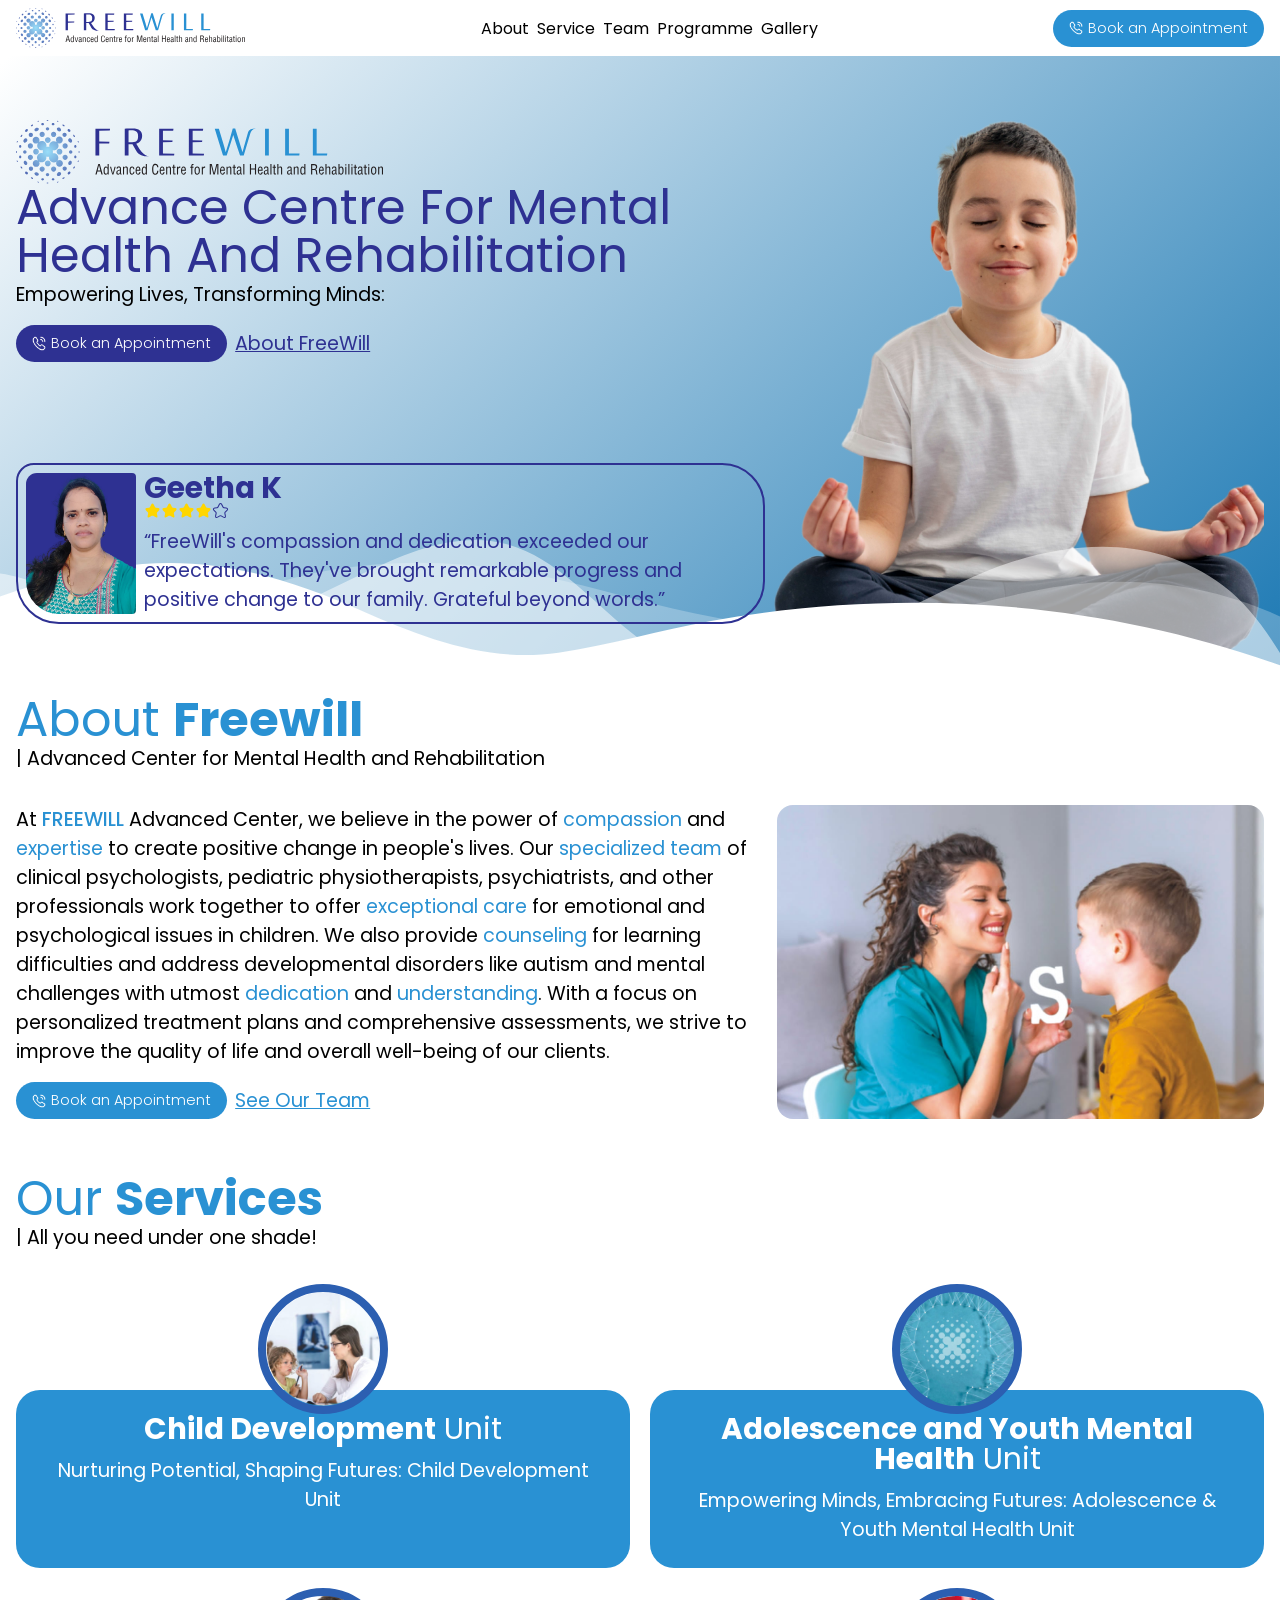
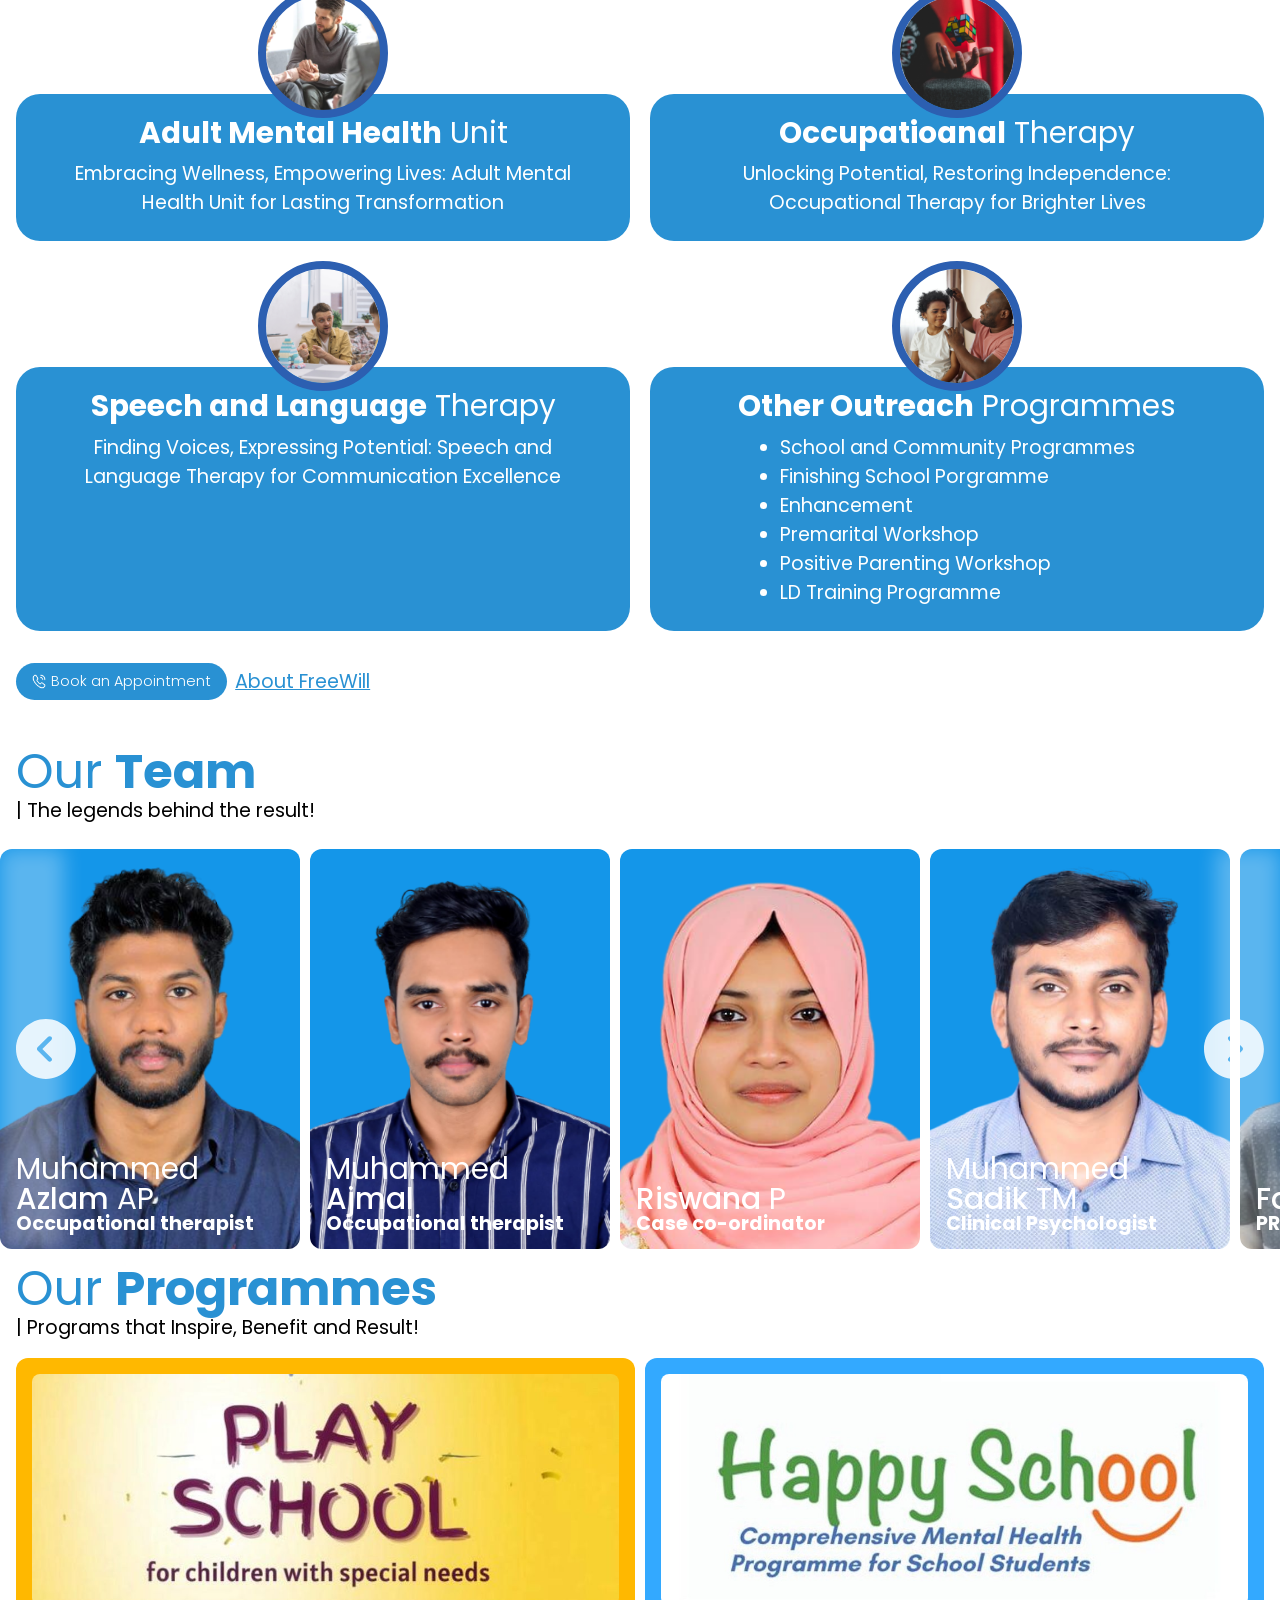
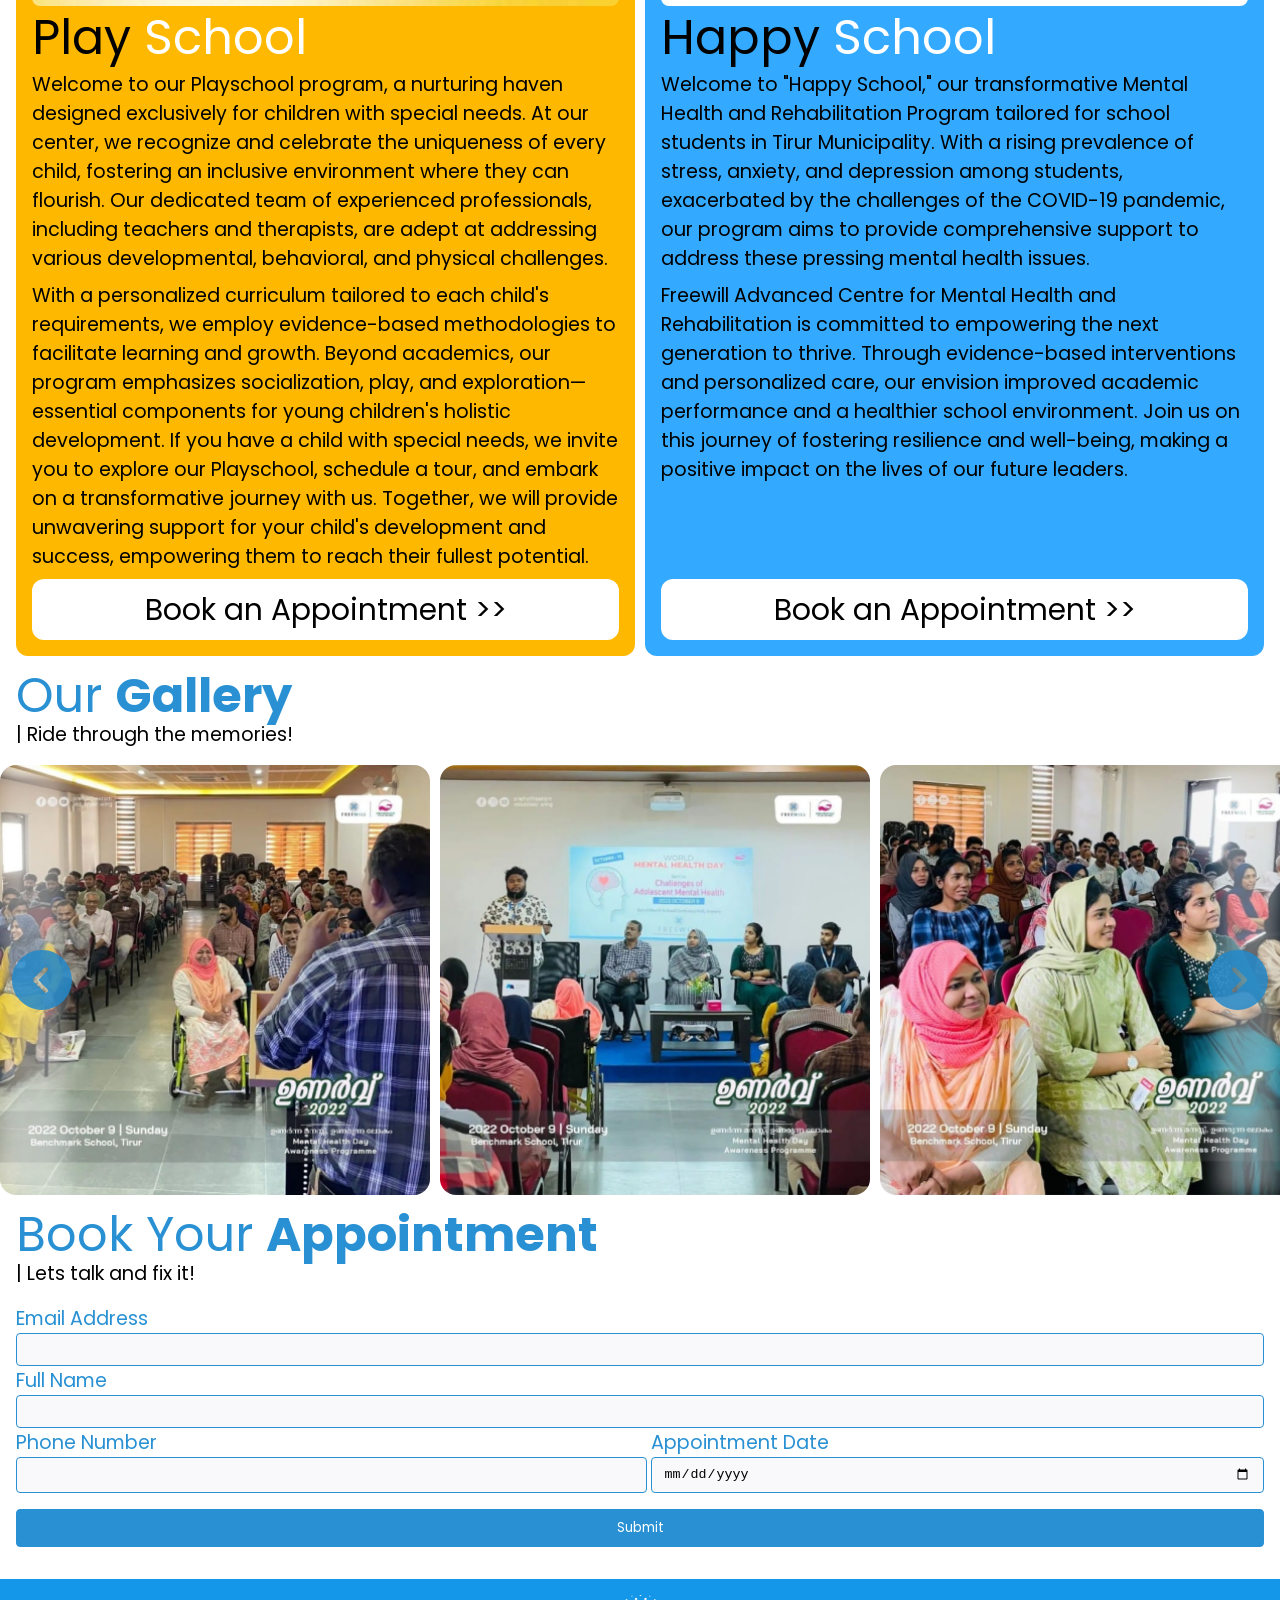
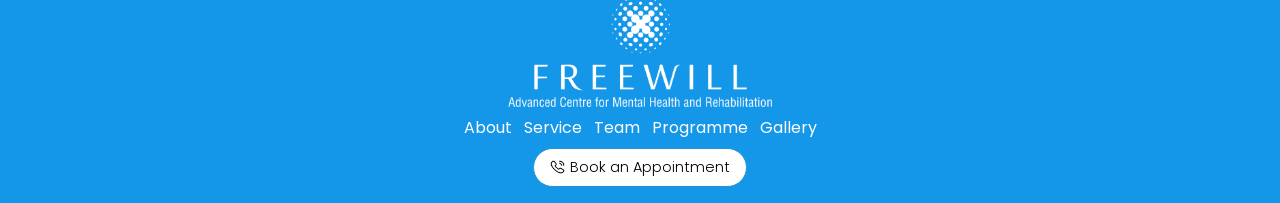
==== index.html @ 08cc2492 "Next Commit" ====
<!DOCTYPE html>
<html lang="en">
<head>
    <meta charset="UTF-8">
    <meta name="viewport" content="width=device-width, initial-scale=1.0">
    
    <link rel="icon" href="assets/icon.png" type="image/png">
    <title>FreeWill</title>

    <link rel="stylesheet" href="style.css">
</head>
<body>

    

    <main>
        

        <!-- ------------HERO_SECTION------------ -->
        <section id="hero">
            <header>
                <!-- ----------NAVIGATION_BAR---------- -->
                <nav>
                    <div class="navCont">
                        <div class="logo">
                            <img src="assets/logo-1.svg" alt="logo" class="headerLogo" >
                        </div>
                        
                        <div class="links">
                            <a href="#about" class="link">About</a>
                            <a href="#services" class="link">Service</a>
                            <a href="#team" class="link">Team</a>
                            <a href="#programmes" class="link">Programme</a>
                            <a href="#gallery" class="link">Gallery</a>
                            <button class="btn appnmntSimpleBtn linkBtn " onClick="document.getElementById('appointment').scrollIntoView();">
                                <img src="assets/call2.png" alt="Book Appointment" >
                                <p>Book an Appointment</p>
                            </button>
                        </div>
                        
                        <button class="btn appnmntSimpleBtn headerBtn " onClick="document.getElementById('appointment').scrollIntoView();">
                            <img src="assets/callcalling.png" alt="Book Appointment" >
                            <p>Book an Appointment</p>
                        </button>
                        
                        <div class="menu">
                            <img class="toggImg" src="assets/menu.svg" alt="">
                        </div>

                        
                    </div>
                </nav>
            </header>


            <div class="heroContent">
                <div class="heroCont">
                    
                    <div class="heroLogo">
                        <img src="assets/logo-1.svg" alt="LOGO2" height="100%">
                    </div>
                    
                    <p class="title primaryText heroTitle">
                        Advance Centre For Mental
                        Health And Rehabilitation
                    </p>
                    
                    <p class="para primaryNavyText heroPara">
                        Empowering Lives, Transforming Minds:
                    </p>
                    
                    <div class="buttons heroButtons">
                        <button class="btn primaryBtn appnmntSimpleBtn" onClick="document.getElementById('appointment').scrollIntoView();" style="background-color: #2E3192;">
                            <img src="assets/callcalling.png" alt="Book Appointment" >
                            <p class="para">Book an Appointment</p>
                        </button>
                        <a href="#about" class="primaryNavyText para">About FreeWill</a>
                    </div>
                
                    <div class="testimonial">
                        <div class="swiper" id="swiper-1">
                            <div class="swiper-wrapper">
                                
                                <div class="swiper-slide">
                                    <div class="testimonialCont">
                                        <div class="testimonialPhoto" style="background-image: url(assets/test2.png);">
                                            <!-- <img src="assets/My project (18).png" alt="photo" > -->
                                        </div>
                                        <div class="testimonialDetails">
                                            <p class="name primaryNavyText titleBold">Ajitha</p>
                                            <div class="testimonialStars">
                                                <img src="assets/star-coloured.svg" alt="" srcset="">
                                                <img src="assets/star-coloured.svg" alt="" srcset="">
                                                <img src="assets/star-coloured.svg" alt="" srcset="">
                                                <img src="assets/star-coloured.svg" alt="" srcset="">
                                                <img src="assets/star-not-colored.svg" alt="" srcset="">
                                            </div>
                                            <p class="testimonialPara primaryNavyText para">
                                                “I am too much satisfied about service of Freewill, because there is lot of improvement in my child's behaviour”
                                            </p>
                                        </div>
                                    </div>
                                </div>
                                
                                <div class="swiper-slide">
                                    <div class="testimonialCont">
                                        <div class="testimonialPhoto" style="background-image: url(assets/test1.png);">
                                            <!-- <img src="assets/My project (18).png" alt="photo" > -->
                                        </div>
                                        <div class="testimonialDetails">
                                            <p class="name primaryNavyText titleBold">Geetha K</p>
                                            <div class="testimonialStars">
                                                <img src="assets/star-coloured.svg" alt="" srcset="">
                                                <img src="assets/star-coloured.svg" alt="" srcset="">
                                                <img src="assets/star-coloured.svg" alt="" srcset="">
                                                <img src="assets/star-coloured.svg" alt="" srcset="">
                                                <img src="assets/star-not-colored.svg" alt="" srcset="">
                                            </div>
                                            <p class="testimonialPara primaryNavyText para">
                                                “FreeWill's compassion and dedication exceeded our expectations. 
                                                They've brought remarkable progress and positive change to our family. 
                                                Grateful beyond words.”
                                            </p>
                                        </div>
                                    </div>
                                </div>
                                
                                
                                
                            </div>
                        </div>
                    </div>

                </div>

                <div class="heroImg " >
                    <img src="assets/kid-desk.png" alt="">
                </div>


            </div>

            <div class="shapeDivider">
                <svg data-name="Layer 1" xmlns="http://www.w3.org/2000/svg" viewBox="0 0 1200 120" preserveAspectRatio="none">
                    <path d="M0,0V46.29c47.79,22.2,103.59,32.17,158,28,70.36-5.37,136.33-33.31,206.8-37.5C438.64,32.43,512.34,53.67,583,72.05c69.27,18,138.3,24.88,209.4,13.08,36.15-6,69.85-17.84,104.45-29.34C989.49,25,1113-14.29,1200,52.47V0Z" opacity=".25" class="shape-fill"></path>
                    <path d="M0,0V15.81C13,36.92,27.64,56.86,47.69,72.05,99.41,111.27,165,111,224.58,91.58c31.15-10.15,60.09-26.07,89.67-39.8,40.92-19,84.73-46,130.83-49.67,36.26-2.85,70.9,9.42,98.6,31.56,31.77,25.39,62.32,62,103.63,73,40.44,10.79,81.35-6.69,119.13-24.28s75.16-39,116.92-43.05c59.73-5.85,113.28,22.88,168.9,38.84,30.2,8.66,59,6.17,87.09-7.5,22.43-10.89,48-26.93,60.65-49.24V0Z" opacity=".5" class="shape-fill"></path>
                    <path d="M0,0V5.63C149.93,59,314.09,71.32,475.83,42.57c43-7.64,84.23-20.12,127.61-26.46,59-8.63,112.48,12.24,165.56,35.4C827.93,77.22,886,95.24,951.2,90c86.53-7,172.46-45.71,248.8-84.81V0Z" class="shape-fill"></path>
                </svg>
            </div>

        </section>


    <!-- ------------ABOUT_SECTION------------ -->    
    <section id="about">

        <div class="aboutContent content">
            <p class="title primaryText">About <span class="titleBold">Freewill</span></p>
            <p class="para">| Advanced Center for Mental Health and Rehabilitation</p>

            <div class="aboutMain">
                
                <div class="aboutChild1">
                    <p class="para aboutChild1Content">
                        At <span class="primaryText paraBold">FREEWILL</span> Advanced Center, we believe in the power of <span class="primaryText">compassion</span> 
                        and <span class="primaryText">expertise</span> to create positive change in people's lives. 
                        Our <span class="primaryText">specialized team</span> of clinical psychologists, pediatric physiotherapists, psychiatrists, and other professionals work together 
                        to offer <span class="primaryText">exceptional care</span> for emotional and psychological issues in children. We also provide <span class="primaryText">counseling</span> for learning difficulties 
                        and address developmental disorders like autism and mental challenges with utmost <span class="primaryText">dedication</span> and <span class="primaryText">understanding</span>. With a focus on 
                        personalized treatment plans and comprehensive assessments, we strive to improve the quality of life and overall well-being of 
                        our clients. 
                    </p>
                    
                    <div class="buttons aboutButtons">
                        <button class="btn primaryBtn appnmntSimpleBtn" onClick="document.getElementById('appointment').scrollIntoView();">
                            <img src="assets/callcalling.png" alt="Book Appointment" >
                            <p class="para">Book an Appointment</p>
                        </button>
                        <a href="#team" class="primaryText para">See Our Team</a>
                    </div>
                </div>

                <div class="aboutChild2"></div>

            </div>
        </div>
    </section>


    <!-- ------------SERVICES_SECTION------------ -->
    <section id="services">

        <div class="servicesContent content">
            <p class="title primaryText">Our <span class="titleBold">Services</span></p>
            <p class="para">| All you need under one shade!</p>

            <div class="servicesCardContainer">
                
                <div class="servicesCard">
                    <div class="child1" style="background-image: url(assets/services1.png);"></div>
                    <div class="child2">
                        <p class="name "><span class="titleBold">Child Development</span> Unit </p>
                        <p class="para ">Nurturing Potential, Shaping Futures: Child Development Unit</p>
                    </div>
                </div>
                
                <div class="servicesCard">
                    <div class="child1" style="background-image: url(assets/services2.png);"></div>
                    <div class="child2">
                        <p class="name "><span class="titleBold">Adolescence and Youth Mental Health</span> Unit </p>
                        <p class="para ">Empowering Minds, Embracing Futures: Adolescence & Youth Mental Health Unit</p>
                    </div>
                </div>

                
                <div class="servicesCard">
                    <div class="child1" style="background-image: url(assets/services5.png);"></div>
                    <div class="child2">
                        <p class="name "><span class="titleBold">Adult Mental Health</span> Unit </p>
                        <p class="para ">Embracing Wellness, Empowering Lives: Adult Mental Health Unit for Lasting Transformation</p>
                    </div>
                </div>
                
                <div class="servicesCard">
                    <div class="child1" style="background-image: url(assets/services3.png);"></div>
                    <div class="child2">
                        <p class="name "><span class="titleBold">Occupatioanal</span> Therapy</p>
                        <p class="para ">Unlocking Potential, Restoring Independence: Occupational Therapy for Brighter Lives</p>
                    </div>
                </div>
                
                <div class="servicesCard">
                    <div class="child1" style="background-image: url(assets/services4.png);"></div>
                    <div class="child2">
                        <p class="name"><span class="titleBold">Speech and Language</span> Therapy</p>
                        <p class="para ">Finding Voices, Expressing Potential: Speech and Language Therapy for Communication Excellence</p>
                    </div>
                </div>
                
                
                <div class="servicesCard">
                    <div class="child1" style="background-image: url(assets/services6.png);"></div>
                    <div class="child2">
                        <p class="name"><span class="titleBold">Other Outreach</span> Programmes</p>
                        <ul>
                            <li class="para">School and Community Programmes</li>
                            <li class="para">Finishing School Porgramme</li>
                            <li class="para">Enhancement</li>
                            <li class="para">Premarital Workshop</li>
                            <li class="para">Positive Parenting Workshop</li>
                            <li class="para">LD Training Programme</li>
                        </ul>
                    </div>
                </div>

            </div>

            <div class="buttons">
                <button class="btn primaryBtn appnmntSimpleBtn servicesBtn"  onClick="document.getElementById('appointment').scrollIntoView();">
                    <img src="assets/callcalling.png" alt="Book Appointment" >
                    <p class="para">Book an Appointment</p>
                </button>
                <a href="#about" class="primaryText para">About FreeWill</a>
            </div>

        </div>

        

    </section>

    <!-- ------------TEAM_SECTION------------ -->
    <section id="team">
        <div class="teamContent content">
            <p class="title primaryText">Our <span class="titleBold">Team</span></p>
            <p class="para">| The legends behind the result!</p>


            <div class="swiper-container-wrapper">

                <div class="swiper" id="swiper-2">
                    <div class="swiper-wrapper">
                        
                        <div class="swiper-slide" >
                            <div class="teamMember" style="background-image: url(assets/team1.png);">
                                <p class="name secondaryText"><span class="paraBold">Amal</span> Rashi TC</p>
                                <p class="namePara titleBold secondaryText">Occupational therapist</p>
                            </div>
                        </div>
                        
                        <div class="swiper-slide" >
                            <div class="teamMember" style="background-image: url(assets/team2.png);">
                                <p class="name secondaryText">Muhammed <span class="paraBold">Azlam</span> AP</p>
                                <p class="namePara titleBold secondaryText">Occupational therapist</p>
                            </div>
                        </div>
                        
                        <div class="swiper-slide" >
                            <div class="teamMember" style="background-image: url(assets/team4.png);">
                                <p class="name secondaryText">Muhammed <span class="paraBold">Ajmal</span></p>
                                <p class="namePara titleBold secondaryText">Occupational therapist</p>
                            </div>
                        </div>
                        
                        <div class="swiper-slide" >
                            <div class="teamMember" style="background-image: url(assets/team3.png);">
                                <p class="name secondaryText"><span class="paraBold">Riswana</span> P</p>
                                <p class="namePara titleBold secondaryText">Case co-ordinator</p>
                            </div>
                        </div>
                        
                        <div class="swiper-slide" >
                            <div class="teamMember" style="background-image: url(assets/team5.png);">
                                <p class="name secondaryText">Muhammed <span class="paraBold">Sadik</span> TM</p>
                                <p class="namePara titleBold secondaryText">Clinical Psychologist</p>
                            </div>
                        </div>
                        
                        <div class="swiper-slide" >
                            <div class="teamMember" style="background-image: url(assets/team15.png);">
                                <p class="name secondaryText"><span class="paraBold">Fasil</span> PP</p>
                                <p class="namePara titleBold secondaryText">PRO</p>
                            </div>
                        </div>
                        
                        <div class="swiper-slide" >
                            <div class="teamMember" style="background-image: url(assets/team6.png);">
                                <p class="name secondaryText"><span class="paraBold">Shaimah</span> Abdul Kader</p>
                                <p class="namePara titleBold secondaryText">Consultant Psychologist,<br/> Family Counsellor</p>
                            </div>
                        </div>
                        
                        <div class="swiper-slide" >
                            <div class="teamMember" style="background-image: url(assets/team7.png);">
                                <p class="name secondaryText"><span class="paraBold">Shinija</span> Lulu</p>
                                <p class="namePara titleBold secondaryText">Consultant Psychologist</p>
                                <p class="nameDesig secondaryText">Expert in Adolescence and Adult Counselling</p>
                            </div>
                        </div>
                        
                        <div class="swiper-slide" >
                            <div class="teamMember" style="background-image: url(assets/team8.png);">
                                <p class="name secondaryText"><span class="paraBold">Nidhuna</span> P</p>
                                <p class="namePara titleBold secondaryText">Consultant Psychologist</p>
                                <p class="nameDesig secondaryText">Expert in Behaviour Therapy, Individual Counselling , Remedial Therapy</p>
                            </div>
                        </div>
                        
                        <div class="swiper-slide" >
                            <div class="teamMember" style="background-image: url(assets/team9.png);">
                                <p class="name secondaryText"><span class="paraBold">Linsha</span> VP</p>
                                <p class="namePara titleBold secondaryText">Consultant Psychologist</p>
                                <p class="nameDesig secondaryText">Expert in Behaviour Therapy, Remedial Therapy</p>
                            </div>
                        </div>
                        
                        <div class="swiper-slide" >
                            <div class="teamMember" style="background-image: url(assets/team10.png);">
                                <p class="name secondaryText"><span class="paraBold">Rashida</span> KV</p>
                                <p class="namePara titleBold secondaryText">Consultant Psychologist</p>
                                <p class="nameDesig secondaryText">Expert in Behavior therapy, child counselling,Remedial therapy</p>

                            </div>
                        </div>
                        
                        <div class="swiper-slide" >
                            <div class="teamMember" style="background-image: url(assets/team11.png);">
                                <p class="name secondaryText"><span class="paraBold">Shamna</span> Thasni PV</p>
                                <p class="namePara titleBold secondaryText">Consultant Psychologist</p>
                                <p class="nameDesig secondaryText">Expert in Behaviour Therapy, Child counselling, Remedial Therapy</p>

                            </div>
                        </div>
                        
                        <div class="swiper-slide" >
                            <div class="teamMember" style="background-image: url(assets/team12.png);">
                                <p class="name secondaryText"><span class="paraBold">Sahla</span> Kunhapputty</p>
                                <p class="namePara titleBold secondaryText">Consultant Psychologist</p>
                                <p class="nameDesig secondaryText">Expert in Behavioural Modification, Individual counselling,  Parental counselling,professional Training.</p>

                            </div>
                        </div>
                        
                        <div class="swiper-slide" >
                            <div class="teamMember" style="background-image: url(assets/team16.png);">
                                <p class="name secondaryText">Ummul <span class="paraBold">Nisba</span> AP</p>
                                <p class="namePara titleBold secondaryText">Cliniacal Psychologist</p>
                            </div>
                        </div>
                        
                        <div class="swiper-slide" >
                            <div class="teamMember" style="background-image: url(assets/team13.png);">
                                <p class="name secondaryText"><span class="paraBold">Labeeba</span> VM</p>
                                <p class="namePara titleBold secondaryText">Audiologist & speech language pathologist</p>
                            </div>
                        </div>
                        
                        <div class="swiper-slide" >
                            <div class="teamMember" style="background-image: url(assets/team14.png);">
                                <p class="name secondaryText"><span class="paraBold">Shahana</span></p>
                                <p class="namePara titleBold secondaryText">Audiologist & speech language pathologist</p>
                            </div>
                        </div>

                        
                    </div>
    
                    <div class="swiper-2-custom-nav">
                        <svg class="nav-left" width="60" height="60" viewBox="0 0 91 91" fill="none" xmlns="http://www.w3.org/2000/svg">
                            <path d="M45.4166 90.8333C70.4412 90.8333 90.8333 70.4412 90.8332 45.4166C90.8332 20.392 70.4412 
                            -8.59553e-05 45.4166 -8.37676e-05C20.392 -8.15799e-05 -9.38962e-05 20.392 -9.17085e-05 45.4166C-8.95208e-05 
                            70.4412 20.392 90.8333 45.4166 90.8333ZM32.7453 43.0095L48.7774 26.9774C49.4587 26.2962 50.3216 25.9782 51.1845 
                            25.9782C52.0474 25.9782 52.9103 26.2962 53.5916 26.9774C54.2251 27.6184 54.5803 28.4833 54.5803 29.3845C54.5803 
                            30.2857 54.2251 31.1506 53.5916 31.7916L39.9666 45.4166L53.5916 59.0416C54.2251 59.6826 54.5803 60.5475 54.5803 
                            61.4487C54.5803 62.3499 54.2251 63.2148 53.5916 63.8558C52.2745 65.1728 50.0945 65.1728 48.7774 63.8558L32.7453 
                            47.8237C31.3828 46.5066 31.3828 44.3266 32.7453 43.0095Z" fill="#FFFFFF"/>
                        </svg>
                            
                        <svg class="nav-right" width="60" height="60" viewBox="0 0 91 91" fill="none" xmlns="http://www.w3.org/2000/svg">
                            <path d="M45.4167 0C20.3921 0 0 20.3921 0 45.4167C0 70.4413 20.3921 90.8333 45.4167 90.8333C70.4413 90.8333 
                            90.8333 70.4413 90.8333 45.4167C90.8333 20.3921 70.4413 0 45.4167 0ZM58.0879 47.8238L42.0558 63.8558C41.3746 
                            64.5371 40.5117 64.855 39.6488 64.855C38.7858 64.855 37.9229 64.5371 37.2417 63.8558C36.6082 63.2148 36.2529 
                            62.35 36.2529 61.4488C36.2529 60.5476 36.6082 59.6827 37.2417 59.0417L50.8667 45.4167L37.2417 31.7917C36.6082 
                            31.1507 36.2529 30.2858 36.2529 29.3846C36.2529 28.4834 36.6082 27.6185 37.2417 26.9775C38.5588 25.6604 40.7388 
                            25.6604 42.0558 26.9775L58.0879 43.0096C59.4504 44.3267 59.4504 46.5067 58.0879 47.8238Z" fill="#FFFFFF"/>
                        </svg>
                            
    
                    </div>
    
                </div>    
            </div>
        </div>
    </section>



    <!-- ------------PROGRAMMES_SECTION------------ -->
    <section id="programmes">
        <div class="programmesCont content">
            <p class="title primaryText">Our <span class="titleBold">Programmes</span></p>
            <p class="para">| Programs that Inspire, Benefit and Result!</p>

            <!-- <div class="mainChild">
                <div class="programme1 programme">
                    <div class="child1" style="background-image: url(assets/programmes1.jpg);"></div>
                    <div class="child2">
                        <p class="title" style="color: white;"><span style="color: black;">Play</span> School</p>
                        <p class="para">
                            Welcome to our Playschool program, a nurturing haven designed exclusively for children with special needs. At our center, 
                            we recognize and celebrate the uniqueness of every child, fostering an inclusive environment where they can flourish. Our 
                            dedicated team of experienced professionals, including teachers and therapists, is adept at addressing various developmental, 
                            behavioral, and physical challenges.
                        </p>    
                        <p class="para">
                            With a personalized curriculum tailored to each child's requirements, we employ evidence-based methodologies to facilitate 
                            learning and growth. Beyond academics, our program emphasizes socialization, play, and exploration—essential components for 
                            young children's holistic development. If you have a child with special needs, we invite you to explore our Playschool, 
                            schedule a tour, and embark on a transformative journey with us. Together, we will provide unwavering support for your 
                            child's development and success, empowering them to reach their fullest potential.
                        </p>
                    </div>
                    <div class="programmesBtn btn">
                        <p class="name" onClick="document.getElementById('appointment').scrollIntoView();">Book an Appointment >></p>
                    </div>

                </div>
                
                <div class="programme2 programme">
                    <div class="child1" style="background-image: url(assets/programmes2.jpg);"></div>
                    <div class="child2">
                        <p class="title" style="color: white;"><span style="color: black;">Happy</span> School</p>
                        <p class="para">
                            Welcome to "Happy School," our transformative Mental Health and Rehabilitation Program tailored for school students in 
                            Tirur Municipality. With a rising prevalence of stress, anxiety, and depression among students, exacerbated by the challenges 
                            of the COVID-19 pandemic, our program aims to provide comprehensive support to address these pressing mental health issues.
                        </p> 
                        <p class="para">
                            Freewill Advanced Centre for Mental Health and Rehabilitation is committed to empowering the next generation to thrive. 
                            Through evidence-based interventions and personalized care, we envision improved academic performance and a healthier 
                            school environment. Join us on this journey of fostering resilience and well-being, making a positive impact on the lives 
                            of our future leaders.
                        </p>
                    </div>
                    <div class="programmesBtn btn">
                        <p class="name" onClick="document.getElementById('appointment').scrollIntoView();">Book an Appointment >></p>
                    </div>

                </div>
            </div>
             -->
            
            <div class="mainChild">
                <div class="programme1 programme">
                    
                    <div class="child1">
                        <img src="assets/programmes2.jpg" alt="" >
                    </div>

                    <div class="child2">
                        <p class="title" style="color: white;"><span style="color: black;">Play</span> School</p>
                        <p class="para">
                            Welcome to our Playschool program, a nurturing haven designed exclusively for children with special needs. At our center, 
                            we recognize and celebrate the uniqueness of every child, fostering an inclusive environment where they can flourish. Our 
                            dedicated team of experienced professionals, including teachers and therapists, are adept at addressing various developmental, 
                            behavioral, and physical challenges.
                        </p>    
                        <p class="para">
                            With a personalized curriculum tailored to each child's requirements, we employ evidence-based methodologies to facilitate 
                            learning and growth. Beyond academics, our program emphasizes socialization, play, and exploration—essential components for 
                            young children's holistic development. If you have a child with special needs, we invite you to explore our Playschool, 
                            schedule a tour, and embark on a transformative journey with us. Together, we will provide unwavering support for your 
                            child's development and success, empowering them to reach their fullest potential.
                        </p>
                    </div>
                    <div class="programmesBtn btn " onClick="document.getElementById('appointment').scrollIntoView();">
                        <p class="name" >Book an Appointment >></p>
                    </div>

                </div>
                
                <div class="programme2 programme">

                    <div class="child1">
                        <img src="assets/programmes1.jpg" alt="">
                    </div>

                    <div class="child2">
                        <p class="title" style="color: white;"><span style="color: black;">Happy</span> School</p>
                        <p class="para">
                            Welcome to "Happy School," our transformative Mental Health and Rehabilitation Program tailored for school students in 
                            Tirur Municipality. With a rising prevalence of stress, anxiety, and depression among students, exacerbated by the challenges 
                            of the COVID-19 pandemic, our program aims to provide comprehensive support to address these pressing mental health issues.
                        </p> 
                        <p class="para">
                            Freewill Advanced Centre for Mental Health and Rehabilitation is committed to empowering the next generation to thrive. 
                            Through evidence-based interventions and personalized care, our envision improved academic performance and a healthier 
                            school environment. Join us on this journey of fostering resilience and well-being, making a positive impact on the lives 
                            of our future leaders.
                        </p>
                    </div>
                    <div class="programmesBtn btn " onClick="document.getElementById('appointment').scrollIntoView();">
                        <p class="name" >Book an Appointment >></p>
                    </div>

                </div>
            </div>


        </div>
    </section>



    <!-- ------------GALLERY_SECTION------------ -->
    <section id="gallery">

        <div class="galleryCont content">
            <p class="title primaryText">Our <span class="titleBold">Gallery</span></p>
            <p class="para">| Ride through the memories!</p>

            <div class="swiper-container-wrapper-2">

                <div class="swiper" id="swiper-3">

                    <div class="swiper-wrapper">

                        <div class="swiper-slide">
                            <div class="galleryPhoto" style="background-image: url(assets/gallery1.png);"></div>
                        </div>

                        <div class="swiper-slide">
                            <div class="galleryPhoto" style="background-image: url(assets/gallery2.png);"></div>
                        </div>

                        <div class="swiper-slide">
                            <div class="galleryPhoto" style="background-image: url(assets/gallery3.png);"></div>
                        </div>

                        <div class="swiper-slide">
                            <div class="galleryPhoto" style="background-image: url(assets/gallery4.png);"></div>
                        </div>

                        <div class="swiper-slide">
                            <div class="galleryPhoto" style="background-image: url(assets/gallery5.jpg);"></div>
                        </div>

                        <div class="swiper-slide">
                            <div class="galleryPhoto" style="background-image: url(assets/gallery6.jpg);"></div>
                        </div>

                        <!-- <div class="swiper-slide">
                            <div class="galleryPhoto" style="background-image: url(assets/gallery7.jpg);"></div>
                        </div> -->

                        <div class="swiper-slide">
                            <div class="galleryPhoto" style="background-image: url(assets/gallery8.jpg);"></div>
                        </div>

                        <div class="swiper-slide">
                            <div class="galleryPhoto" style="background-image: url(assets/gallery9.jpg);"></div>
                        </div>

                        <div class="swiper-slide">
                            <div class="galleryPhoto" style="background-image: url(assets/gallery10.jpg);"></div>
                        </div>

                        <div class="swiper-slide">
                            <div class="galleryPhoto" style="background-image: url(assets/gallery11.jpg);"></div>
                        </div>

                        <div class="swiper-slide">
                            <div class="galleryPhoto" style="background-image: url(assets/gallery12.jpg);"></div>
                        </div>


                    </div>

                    
                    <div class="swiper-3-custom-nav">
                        <svg class="nav-left" width="60" height="60" viewBox="0 0 91 91" fill="none" xmlns="http://www.w3.org/2000/svg">
                            <path d="M45.4166 90.8333C70.4412 90.8333 90.8333 70.4412 90.8332 45.4166C90.8332 20.392 70.4412 
                            -8.59553e-05 45.4166 -8.37676e-05C20.392 -8.15799e-05 -9.38962e-05 20.392 -9.17085e-05 45.4166C-8.95208e-05 
                            70.4412 20.392 90.8333 45.4166 90.8333ZM32.7453 43.0095L48.7774 26.9774C49.4587 26.2962 50.3216 25.9782 51.1845 
                            25.9782C52.0474 25.9782 52.9103 26.2962 53.5916 26.9774C54.2251 27.6184 54.5803 28.4833 54.5803 29.3845C54.5803 
                            30.2857 54.2251 31.1506 53.5916 31.7916L39.9666 45.4166L53.5916 59.0416C54.2251 59.6826 54.5803 60.5475 54.5803 
                            61.4487C54.5803 62.3499 54.2251 63.2148 53.5916 63.8558C52.2745 65.1728 50.0945 65.1728 48.7774 63.8558L32.7453 
                            47.8237C31.3828 46.5066 31.3828 44.3266 32.7453 43.0095Z" fill="#2489C9"/>
                        </svg>
                            
                        <svg class="nav-right" width="60" height="60" viewBox="0 0 91 91" fill="none" xmlns="http://www.w3.org/2000/svg">
                            <path d="M45.4167 0C20.3921 0 0 20.3921 0 45.4167C0 70.4413 20.3921 90.8333 45.4167 90.8333C70.4413 90.8333 
                            90.8333 70.4413 90.8333 45.4167C90.8333 20.3921 70.4413 0 45.4167 0ZM58.0879 47.8238L42.0558 63.8558C41.3746 
                            64.5371 40.5117 64.855 39.6488 64.855C38.7858 64.855 37.9229 64.5371 37.2417 63.8558C36.6082 63.2148 36.2529 
                            62.35 36.2529 61.4488C36.2529 60.5476 36.6082 59.6827 37.2417 59.0417L50.8667 45.4167L37.2417 31.7917C36.6082 
                            31.1507 36.2529 30.2858 36.2529 29.3846C36.2529 28.4834 36.6082 27.6185 37.2417 26.9775C38.5588 25.6604 40.7388 
                            25.6604 42.0558 26.9775L58.0879 43.0096C59.4504 44.3267 59.4504 46.5067 58.0879 47.8238Z" fill="#2489C9"/>
                        </svg>
                            
    
                    </div>
    
                    

                </div>

            </div>


        </div>
        
    </section>

    <!-- ----------APPOINTMENT_SECTION---------- -->
    <section id="appointment">
        <div class="content appointmentCont">
            <p class="title primaryText">Book Your <span class="titleBold">Appointment</span></p>
            <p class="para">| Lets talk and fix it!</p>

            <form class="form" id="appointment" action="https://formsubmit.co/freewillfoundationkerala@gmail.com" method="POST">

                <input type="hidden" name="_next" value="https://fancy-monstera-5ebce6.netlify.app/thankyou.html">
                <input type="hidden" name="_captcha" value="false">
                
                <div class="form-group primaryText para">
                    <label for="email">Email Address</label>
                    <input type="email" id="email" name="email" required>
                </div>
                
                <div class="form-group primaryText para">
                    <label for="fullName">Full Name</label>
                    <input type="text" id="fullName" name="fullName" required>
                </div>
                
                <div class="child-form">
                    <div class="child-form-group primaryText para">
                        <label for="phoneNumber">Phone Number</label>
                        <input type="number" id="phoneNumber" name="phoneNumber" required>
                    </div>
                    <div class="child-form-group primaryText para">
                        <label for="date">Appointment Date</label>
                        <input type="date" id="date" name="date" required> 
                    </div>
                </div>

                <input class="btn" type="submit">
            </form> 
        </div>
    </section>

    <!-- ----------FOOTER---------- -->
    <footer>
        <div class="footerLogo">
            <img src="assets/logoZ.png" alt="">
        </div>
        <nav>
            <a href="#about" class="link">About</a>
            <a href="#services" class="link">Service</a>
            <a href="#team" class="link">Team</a>
            <a href="#programmes" class="link">Programme</a>
            <a href="#gallery" class="link">Gallery</a>           
        </nav>
        <button class="btn secondaryBtn appnmntSimpleBtn" onClick="document.getElementById('appointment').scrollIntoView();">
            <img src="assets/callcallimgblack.png" alt="Book Appointment" >
            <p class="para">Book an Appointment</p>
        </button>
    </footer>


    </main>


    <script src="https://smtpjs.com/v3/smtp.js"></script>
    <script src="https://cdn.jsdelivr.net/npm/swiper@9/swiper-bundle.min.js"></script>
    <script src="script.js"></script>
</body>
</html>
---- style.css ----
@import url('https://fonts.googleapis.com/css2?family=Poppins:wght@100;200;300;400;500;600;700;800;900&display=swap');


* {
    margin: 0;
    padding: 0;
    box-sizing: border-box;
}

:root {
    --primary-navy-color :#2E3192 ;
    --primary-color :#2991D3 ;
    --secondary-color : #484BA0;

    --blue-color: #1496E9;
    --dark-blue-color: #2991D3;

    --yellow-color: #FFB800;
}

html {
    scroll-behavior: smooth;
}

body {
    font-family: 'Poppins', sans-serif;
}


/* -----------BUTTONS---------- */
.buttons {
    display: flex;
    align-items: center;
    gap: 0.5rem;
}
.btn {
    display: flex;
    align-items: center;
    justify-items: center;
    cursor: pointer;
    font-family: "Poppins",sans-serif;

    box-shadow: 0px 0px 0 0 rgba(0, 0, 0, 0.3);
    transition: box-shadow 0.3s ease-in-out;
}
.btn:hover{
    box-shadow: 0px 0px 20px 2px rgba(0,0,0, 0.3);
}

.nav-left,.nav-right{
    opacity: 0.85;
    cursor: pointer;
}
.nav-left:hover,.nav-right:hover{
    opacity: 1;
}

.appnmntSimpleBtn{
    border: 0;
    border-radius: 10rem;
    padding: 0.5rem 1rem;
    gap: 0.3rem;
}
.primaryBtn{
    color: white;
    background-color: var(--primary-color);
}
.secondaryBtn {
    color: rgb(0, 0, 0);
    background-color: white;
    border: 0.1rem solid var(--primary-color);
}
.secondaryBtn:hover{
    box-shadow: 0px 0px 20px 2px rgba(255, 255, 255, 0.3);
}

.appnmntSimpleBtn img {
    height: 0.9rem;
}
.appnmntSimpleBtn p {
    font-size: 0.9rem;
    font-weight: 300;
}

/* ----------TEXT---------- */
.primaryText{
    color: var(--primary-color);
}
.primaryNavyText{
    color: var(--primary-navy-color);
}
.secondaryText {
    color: white;
}

.title {
    font-size: 3rem;
    line-height: 3rem;
}
.titleBold {
    font-weight: bold;
}

.name{
    font-size: 1.85rem;
    line-height: 1.85rem;
}
.namePara{
    font-size: 1.2rem;
    line-height: 1.2rem;
}
.nameDesig{
    font-size: 1rem;
    line-height: 1rem;
    margin-top: 0.4rem;
}

.para {
    font-size: 1.2rem;
}
.paraBold {
    font-weight: 500;
}

.content {
    max-width: 1920px;
    margin: 0 auto;
    padding: 0 1rem;
}

@media (max-width: 800px) {
    .title {
        font-size: 2.5rem;
        line-height: 2.5rem;
    }

    .name{
        font-size: 1.5rem;
        line-height: 1.5rem;
    }
    .namePara{
        font-size: 0.9rem;
        line-height: 0.9rem;
    }
    .nameDesig{
        font-size: 0.8rem;
        line-height: 0.8rem;
    }

    .para{
        font-size: 0.9rem;
    }
}
@media (max-width: 500px) {
    .title {
        font-size: 2rem;
        line-height: 2rem;
    }

}
@media (max-width: 320px) {
    .title{
        font-size: 2rem;
        line-height: 2rem;
    }

    .name{
        font-size: 1.25rem;
        line-height: 1.25rem;
    }
}


/* ----------NAVIGATION_BAR---------- */
header {
    background-color: white;
}

.navCont{
    display: flex;
    flex-direction: row;
    justify-content: space-between;
    align-items: center;
    padding: 0.5rem 1rem;

    position: relative;
}

.logo {
    height: 2.5rem;
}
.logo .headerLogo {
    height: 100%;
    width: 100%;
}

.links {
    display: flex;
    gap: 0.5rem;
}
.links a {
    text-decoration: none;
    color: black;
}
.links a:hover {
    color: var(--primary-color);
}
.linkBtn {
    display: none;
}
.linkBtn p {
    color: #2184C2;
    font-size: 0.9rem;
}

.headerBtn {
    background-image: linear-gradient(to bottom right , var(--primary-color) , var(--dark-blue-color));
    color: white;
    transition: transform 0.25s ease-in-out;
}
.blueBtn {
    background-color: var(--primary-color);
    color: white;
}
/* .headerBtn:hover {
    transform: scale(1.01);
} */

.menu {
    height: 1rem;
    display: none;
    align-items: center;
    cursor: pointer;

    position: relative;
    z-index: 1010;
}
/* .menuImg {
    height: 0.5rem;
    width: 0.5rem;
} */



@media (max-width: 810px){
    .links {
        position: fixed;
        z-index: 1000;
        top: 0;
        left: 0;

        transform: translateX(100%);
        transition: transform 0.5s ease-in-out;

        padding-inline:1rem;
        padding-top: clamp(5rem , 15vh , 50rem);
        padding-bottom: 3rem;

        background-color: var(--primary-color);

        min-height: 100dvh;
        width: 100vw;

        flex-direction: column;

    }
    .show {
        transform: translateX(0%);
    }
    .links a {
        color: white;
        font-size: 1.25rem;
        padding-bottom: 0.5rem;
        border-bottom: 0.1rem solid white ;
    }
    .linkBtn {
        display: flex;
    }

    .headerBtn {
        margin-left: auto;
        margin-right: 0.5rem;
    }

    .menu {
        display: flex;
    }
}

@media (max-width: 480px){
    .headerBtn {
        display: none;
    }
}



/* ------------HERO_SECTION------------ */
#hero {
    position: relative;
    background-image: url(assets/bg.svg);
    background-repeat: no-repeat;
    background-size: cover;
    display: flex;
    flex-direction: column;
}


.heroContent{
    padding: 4rem 1rem 0 1rem;
    display: flex;
    flex-direction: row;
    height: 100%;


}

.heroCont {
    width: 60%;
    min-height: 80%;

    display: flex;
    flex-direction: column;


    position: relative;
    z-index: 100;
}

.heroLogo{
    height: 4rem;
    display: inline-block;
}

.heroTitle {
    color: var(--primary-navy-color);
}
.heroPara {
    color: black;
}

.heroButtons {
    margin-top: 1rem;
    margin-bottom: 2rem;
}

.testimonial {
    margin-top: auto;
    margin-bottom: 3rem;
    border: 2px solid var(--primary-navy-color);
    border-radius: 1.12rem 2.68rem 2.68rem 2.68rem;

    padding: 0.5rem;
    overflow-x: hidden;

}
#swiper-1 {
    max-width: 100%;
}
#swiper-1 .swiper-wrapper {
    display: flex;

}
.swiper .swiper-slide {
    display: flex;
    flex-direction: column;
    justify-content: center;
    flex-shrink: 0;
    /* min-width: 100%; */
    overflow: hidden;

}
.swiper .swiper-slide .testimonialCont{
    display: flex;
    flex-grow: 1;
    gap: 0.5rem;
}
.swiper .swiper-slide .testimonialPhoto {
    height: 100%;
    min-height: 140px;
    min-width: 110px;
    width: auto;
    max-width: 6rem;
    overflow: hidden;
    background-color: var(--primary-navy-color);
    display: flex;
    align-items: end;

    border-radius: 0.68rem 0.25rem 0.25rem 2.06rem;

    background-repeat: no-repeat;
    background-size: cover;
    background-position: center ;
}
.swiper .swiper-slide .testimonialDetails .testimonialStars {
    display: flex;
    align-items: center;
}
.testimonialPara {
    margin-top: 0.5rem;
}

.heroImg {
    width: 40%;
    /* min-height: 80%;    */
    position: relative;
    z-index: 0;
}
.heroImg img{
    width: 100%;
}

@media (max-width: 1140px) {
    .heroContent{
        min-height: 100dvh;
    }
    .heroCont{
        width: 100%;
        /* background-image: url(assets/kid-desk.png);
        background-repeat: no-repeat;
        background-size: contain;
        background-position: center right; */
    }
    .heroImg{
        /* position: absolute;
        bottom: 0; */
        /* top: 0; */
        /* right: 0; */
        /* width: 20rem; */
        display: none;
    }
    /* .heroImg img {
        height: 100%;
        width: 100%;
    } */
}

@media (max-width: 800px){
    .heroContent{
        padding-top: 2rem;
    }
    .heroLogo {
        height: 2.5rem;
    }
    .testimonial {
        border-radius: 0.48rem 1.15rem 1.15rem 1.15rem;
        /* margin-top: 2rem; */
    }
    .swiper .swiper-slide .testimonialPhoto {
        min-height: 70px;
        min-width: 60px;
        border-radius: 0.29rem 0.1rem 0.1rem 0.88rem;
    }
    .testimonialPara {
        margin-top: 0;
    }
}





.shapeDivider {
    position: absolute;
    bottom: 0;
    left: 0;
    width: 100%;
    overflow: hidden;
    line-height: 0;
    transform: rotate(180deg);
}

.shapeDivider svg {
    position: relative;
    display: block;
    width: calc(112% + 1.3px);
    height: 144px;
}

.shapeDivider .shape-fill {
    fill: #FFFFFF;
}

/** For mobile devices **/
@media (max-width: 767px) {
    .shapeDivider svg {
        width: calc(100% + 1.3px);
        height: 76px;
    }
}



/* ----------ABOUT_SECTION---------- */
#about {
    background-color: white;
    padding-block:1.5rem;
}

.aboutContent {
    display: flex;
    flex-direction: column;
}

.aboutMain {
    margin-top: 2rem;
    min-height: 280px;
    display: flex;
    gap: 0.75rem;
}

.aboutChild1 {
    display: flex;
    flex-direction: column;
    gap: 1rem;
    max-width: 60%;
}
.aboutButtons{
    margin-top: auto;
}

.aboutChild2 {
    width: 40%;
    min-width: 300px;
    min-height: 100%;
    border-radius: 1rem;

    background-image: url(assets/aboutImg.png);
    background-position: center;
    background-size: cover;
    background-repeat: no-repeat;
}


@media (max-width: 700px){
    .aboutMain {
        flex-direction: column-reverse;
        margin-top: 1rem;
    }

    .aboutChild1{
        max-width: 100%;
    }

    .aboutChild2{
        min-height: 300px;
        min-width: 100%;
    }

}


/* ----------SERVICES_SECTION---------- */

#services {
    /* background-color: var(--blue-color); */
    background-color: white;
    padding-block: 2rem;
}

.servicesCardContainer {
    margin-block: 2rem;

    display: grid;
    grid-template-columns: repeat(auto-fill, minmax(500px, 1fr));
    gap: 20px;
}

.servicesCardContainer .servicesCard{
    display: flex;
    flex-direction: column;
    align-items: center;
}

.servicesCardContainer .servicesCard .child1 {
    height: 130px;
    width: 130px;
    background-repeat: no-repeat;
    background-size: cover;
    background-position: center;
    border: 0.5rem solid #2C5FB1;
    border-radius: 50rem;
    margin-bottom: -1.5rem;

    position: relative;
    z-index: 100;
}

.servicesCardContainer .servicesCard .child2{
    padding: 1.5rem 2rem;
    border-radius: 1.5rem;
    width: 100%;
    flex-grow: 1;

    display: flex;
    flex-direction: column;
    align-items: center;
    gap: 0.75rem;
}

.servicesCardContainer .servicesCard .child2 > p {
    text-align: center;
}

.servicesCard:nth-child(odd) .child2 {
    background-color: #2991D3;
    color: white;
}

.servicesCard:nth-child(even) .child2 {
    /* background-color: white; */
    background-color: #2991D3;
    color: rgb(255, 255, 255);
}

/* .servicesBtn {
    color: white;
    background-color: var(--primary-color);
} */

@media (max-width: 800px){
    .servicesCardContainer .servicesCard .child1 {
        height: 110px;
        width: 110px;
    }
}

@media (max-width: 510px){
    .servicesCardContainer {
        grid-template-columns: repeat(auto-fill, minmax(250px, 1fr));
        gap: 20px;
    }
}

@media (max-width: 480px){
    #services {
        padding-block: 1rem;
    }

    .servicesCardContainer .servicesCard .child1 {
        height: 100px;
        width: 100px;
    }
}


/* ------------TEAM_SECTION------------ */
#team {
    padding-block: 1rem;
}



.swiper-container-wrapper {
    position: relative;
    overflow: hidden;
    margin-top: 1.5rem;

    margin-inline: -1rem;


}

.swiper-container-wrapper::before,
.swiper-container-wrapper::after {
    content: "";
    position: absolute;
    top: 0;
    height: 100%;
    width: 5%;
    background-color: rgb(255, 255, 255);
    opacity: 0.3;
    filter: blur(10px);
    z-index: 1;
}

.swiper-container-wrapper::before {
    left: 0;
}

.swiper-container-wrapper::after {
    right: 0;
}




#team #swiper-2 {
    overflow-x: hidden;

    position: relative;
}

#team #swiper-2 .swiper-wrapper {
    display: flex;
}

#team #swiper-2 .swiper-wrapper .swiper-slide .teamMember{
    background-repeat: no-repeat;
    background-size: cover;
    background-position: center;

    background-color: #1496E9;
    border-radius: 0.75rem;

    height: 400px;
    width: 300px;

    display: flex;
    flex-direction: column;
    justify-content: end;

    padding: 1rem;
}

.swiper-2-custom-nav {
    display: flex;
    justify-content: space-between;

    position: absolute;
    z-index: 10;
    top: 50%;
    left: 0;
    right: 0;

    transform: translateY(-50%);
    padding-inline: 1rem;
}

.swiper-2-custom-nav .nav-left,
.swiper-2-custom-nav .nav-right {
    cursor: pointer;
}

@media (max-width: 1000px){
    #team #swiper-2 .swiper-wrapper .swiper-slide .teamMember{
        height: 350px;
        width: 250px;
    }

    .swiper-2-custom-nav .nav-left,
    .swiper-2-custom-nav .nav-right {
        height: 50px;
        width: 50px;
    }
}
@media (max-width: 700px){
    #team #swiper-2 .swiper-wrapper .swiper-slide .teamMember{
        height: 300px;
        width: 200px;
    }
}
@media (max-width: 500px){
    .swiper-2-custom-nav {
        padding-inline: 0.5rem;
    }
    .swiper-2-custom-nav .nav-left,
    .swiper-2-custom-nav .nav-right {
        height: 40px;
        width: 40px;
    }
}



/* ----------PROGRAMMES_SECTION----- */
#programmes {
    padding-bottom: 1rem;
}

#programmes .mainChild {
    display: grid;
    grid-template-columns: repeat(auto-fit, minmax(450px, 1fr));
    gap: 10px;

    margin-top: 1rem;
}

#programmes .mainChild .programme {
    display: flex;
    flex-direction: column;
    flex-grow: 1;
    gap: 0.5rem;

    padding: 1rem;

    border-radius: 0.75rem;
}

#programmes .mainChild .programme1 {
    background-color: var(--yellow-color);
}
#programmes .mainChild .programme2 {
    background-color: #33A9FF;
}


#programmes .mainChild .programme .child1 {
    display: flex;
    flex-grow: 0;

    border-radius: 0.5rem;

    overflow: hidden;
}
#programmes .mainChild .programme .child1 img {
    width: 100%;
    object-fit: cover;
}

#programmes .mainChild .programme .child2 {
    display: flex;
    flex-direction: column;
    gap: 0.5rem;
}


#programmes .programmesBtn {
    background-color: white;
    margin-top: auto;
    border-radius: 0.75rem;
    display: flex;
    justify-content: center;
    padding: 1rem 0;
}

@media (max-width: 510px){
    #programmes .mainChild {
        grid-template-columns: repeat(auto-fill, minmax(250px, 1fr));
    }
    /* #programmes .mainChild .programme .child1 {
        height: 200px;
    } */
}



/* ----------GALLERY_SECTION----- */
#gallery {
    padding-bottom: 1rem;
}


#gallery .swiper-container-wrapper-2 {
    margin-top: 1rem;
    margin-inline: -1rem;
    position: relative;
}


.swiper-container-wrapper-2::before,
.swiper-container-wrapper-2::after {
    content: "";
    position: absolute;
    top: 0;
    height: 100%;
    width: 5%;
    background-color: rgb(255, 255, 255);
    opacity: 0.4;
    filter: blur(10px);
    z-index: 1;
}

.swiper-container-wrapper-2::before {
    left: 0;
}

.swiper-container-wrapper-2::after {
    right: 0;
}


#gallery #swiper-3 {
    overflow-x: hidden;
}
#gallery .swiper-wrapper {
    display: flex;
}
#gallery .galleryPhoto {
    height: 430px;
    width: 430px;

    background-position: center;
    background-size: cover;
    background-repeat: no-repeat;

    border-radius: 1rem;
}

#gallery .swiper-3-custom-nav {
    padding-inline: 0.75rem;

    display: flex;
    justify-content: space-between;

    position: absolute;
    z-index: 100;
    top: 50%;
    left: 0;
    right: 0;
    transform: translateY(-50%);
}

@media (max-width: 1000px){
    #team #swiper-2 .swiper-wrapper .swiper-slide .teamMember{
        height: 350px;
        width: 250px;
    }

    .swiper-3-custom-nav .nav-left,
    .swiper-3-custom-nav .nav-right {
        height: 50px;
        width: 50px;
    }
}

@media (max-width: 700px){
    #gallery .galleryPhoto {
        height: 300px;
        width: 300px;
    }
}
@media (max-width: 500px ){
    #gallery .galleryPhoto {
        height: 250px;
        width: 250px;
        border-radius: 0.5rem;
    }
    .swiper-3-custom-nav .nav-left,
    .swiper-3-custom-nav .nav-right {
        height: 40px;
        width: 40px;
    }
}

/* ----------APPOINTMENT_SECTION---------- */
#appointment {
    padding-bottom: 1rem;
}

.form {
    display: flex;
    flex-direction: column;
    margin-top: 1rem;
}

.form-group {
    display: flex;
    flex-direction: column;
    gap: 0;
}

input {
    padding: 0.5rem 0.75rem;
    border: 0.1rem solid var(--primary-color);
    border-radius: 0.25rem;
    width: 100%;

    background-color: #F9F9FB;
}
input[type="submit"] {
    margin-top: 1rem;
    background-color: var(--primary-color);
    color: white;

    display: flex;
    justify-content: center;
}
input:focus{
    border: 0.15rem solid var(--primary-color);
    outline: none;
}

.child-form {
    display: flex;
    justify-content: space-between;
    gap: 0.25rem;
}
.child-form-group {
    flex-grow: 1;

    display: flex;
    flex-direction: column;
}
.child-form-group > input {
    flex-grow: 1;
}

@media (max-width: 500px) {
    .child-form {
        display: flex;
        flex-direction: column;
        gap: 0;
    }
}


/* ----------FOOTER---------- */
footer{
    background-color: var(--blue-color);
    display: flex;
    flex-direction: column;
    justify-content: center;
    align-items: center;
    gap: 0.5rem;

    padding-block: 1rem;
}

footer .footerLogo{
    height: 7rem;
}
footer .footerLogo img {
    height: 100%;
}

footer nav {
    display: flex;
    gap: 0.75rem;
}
footer nav a {
    color: white;
    text-decoration: none;
}
footer nav a:hover {
    color: #ececec;
}

@media (max-width: 500px) {
    footer .footerLogo{
        height: 5rem;
    }
}
@media (max-width: 350px) {
    footer nav {
        display: flex;
        gap: 0.25rem;
        font-size: 0.8rem;
    }
}
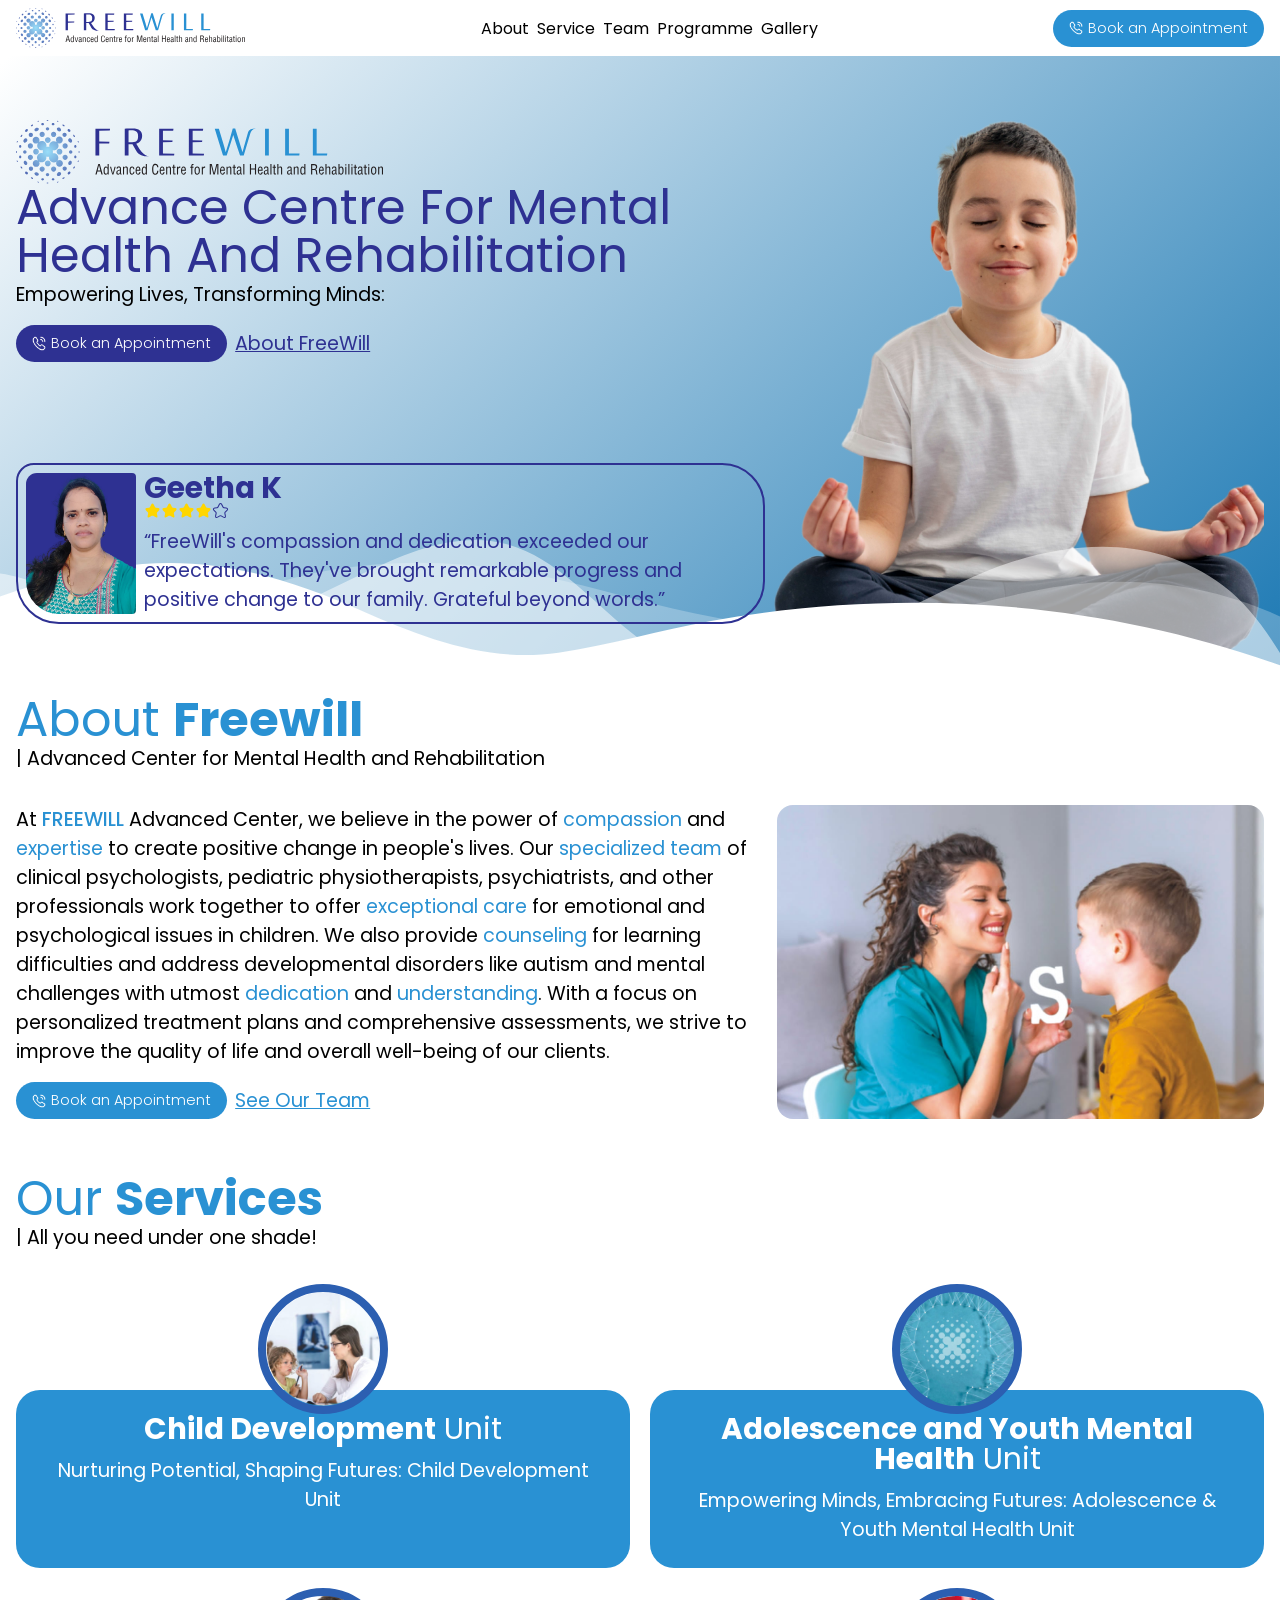
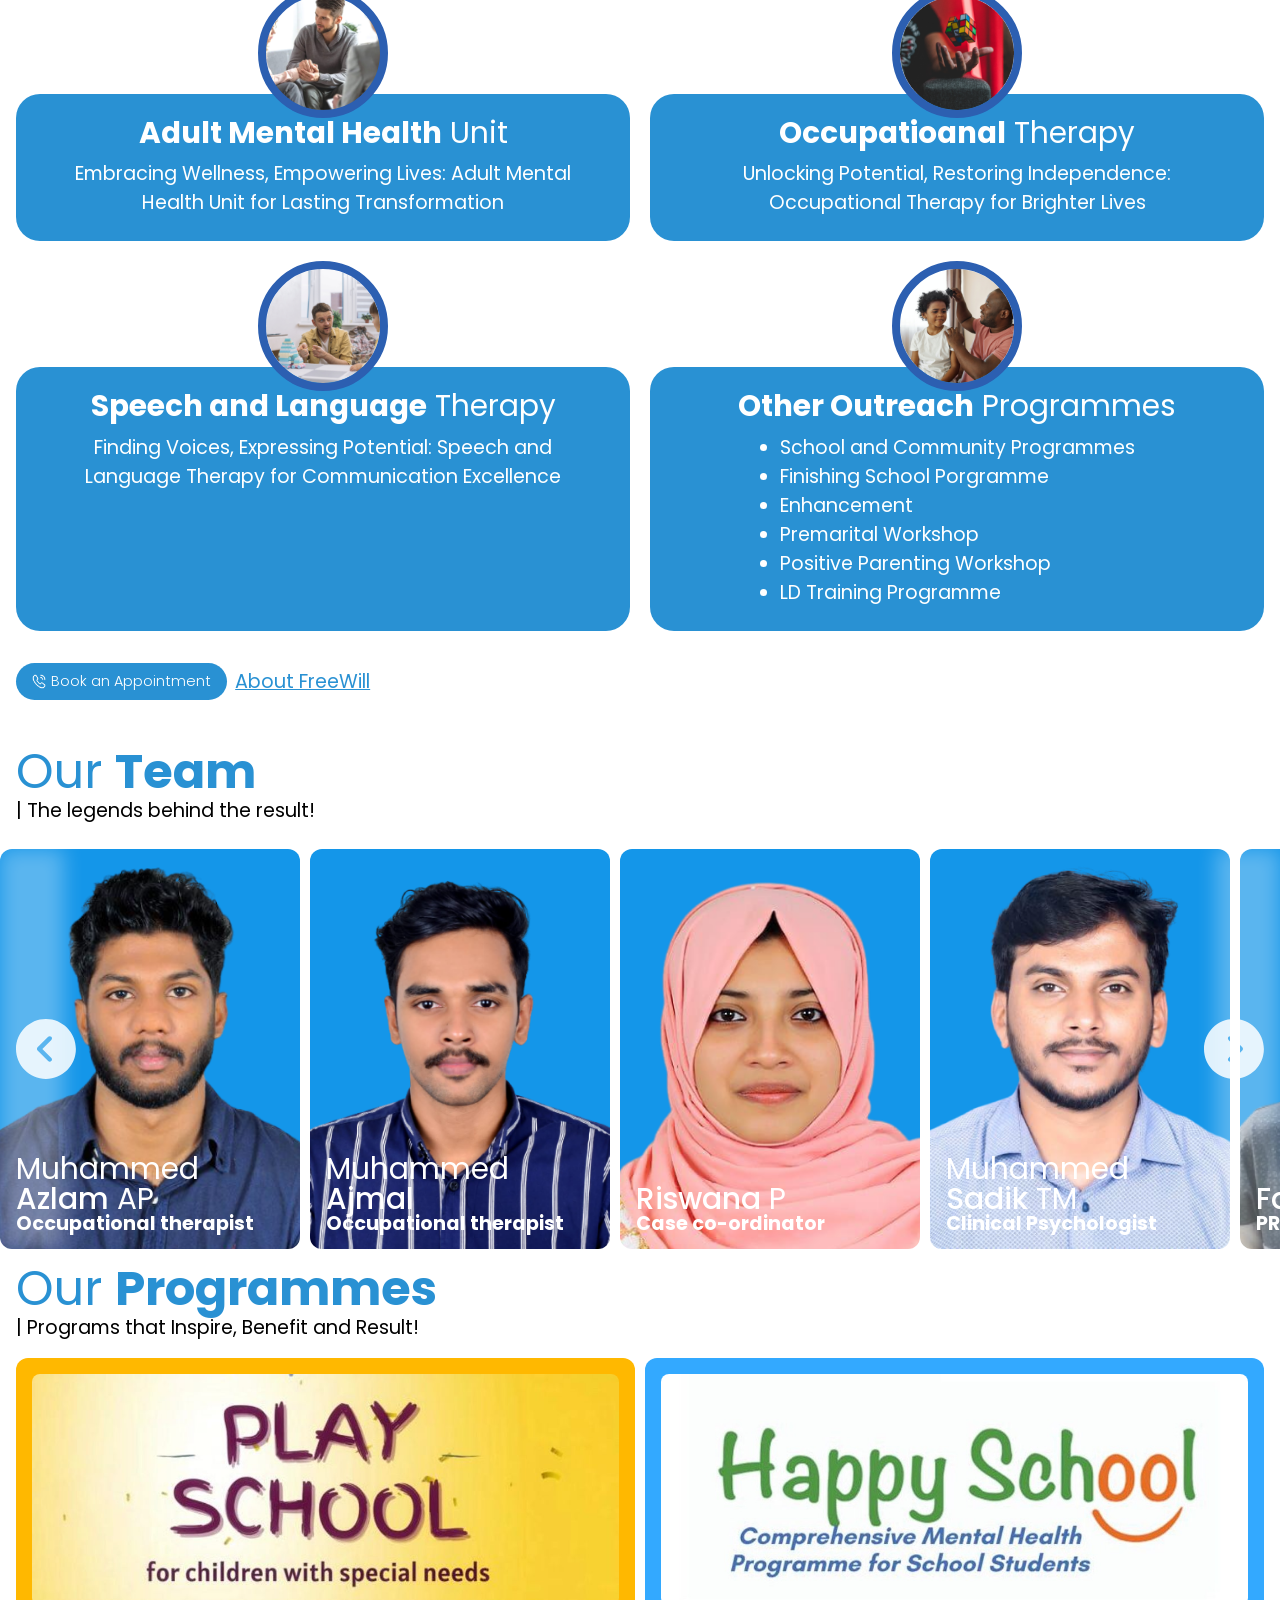
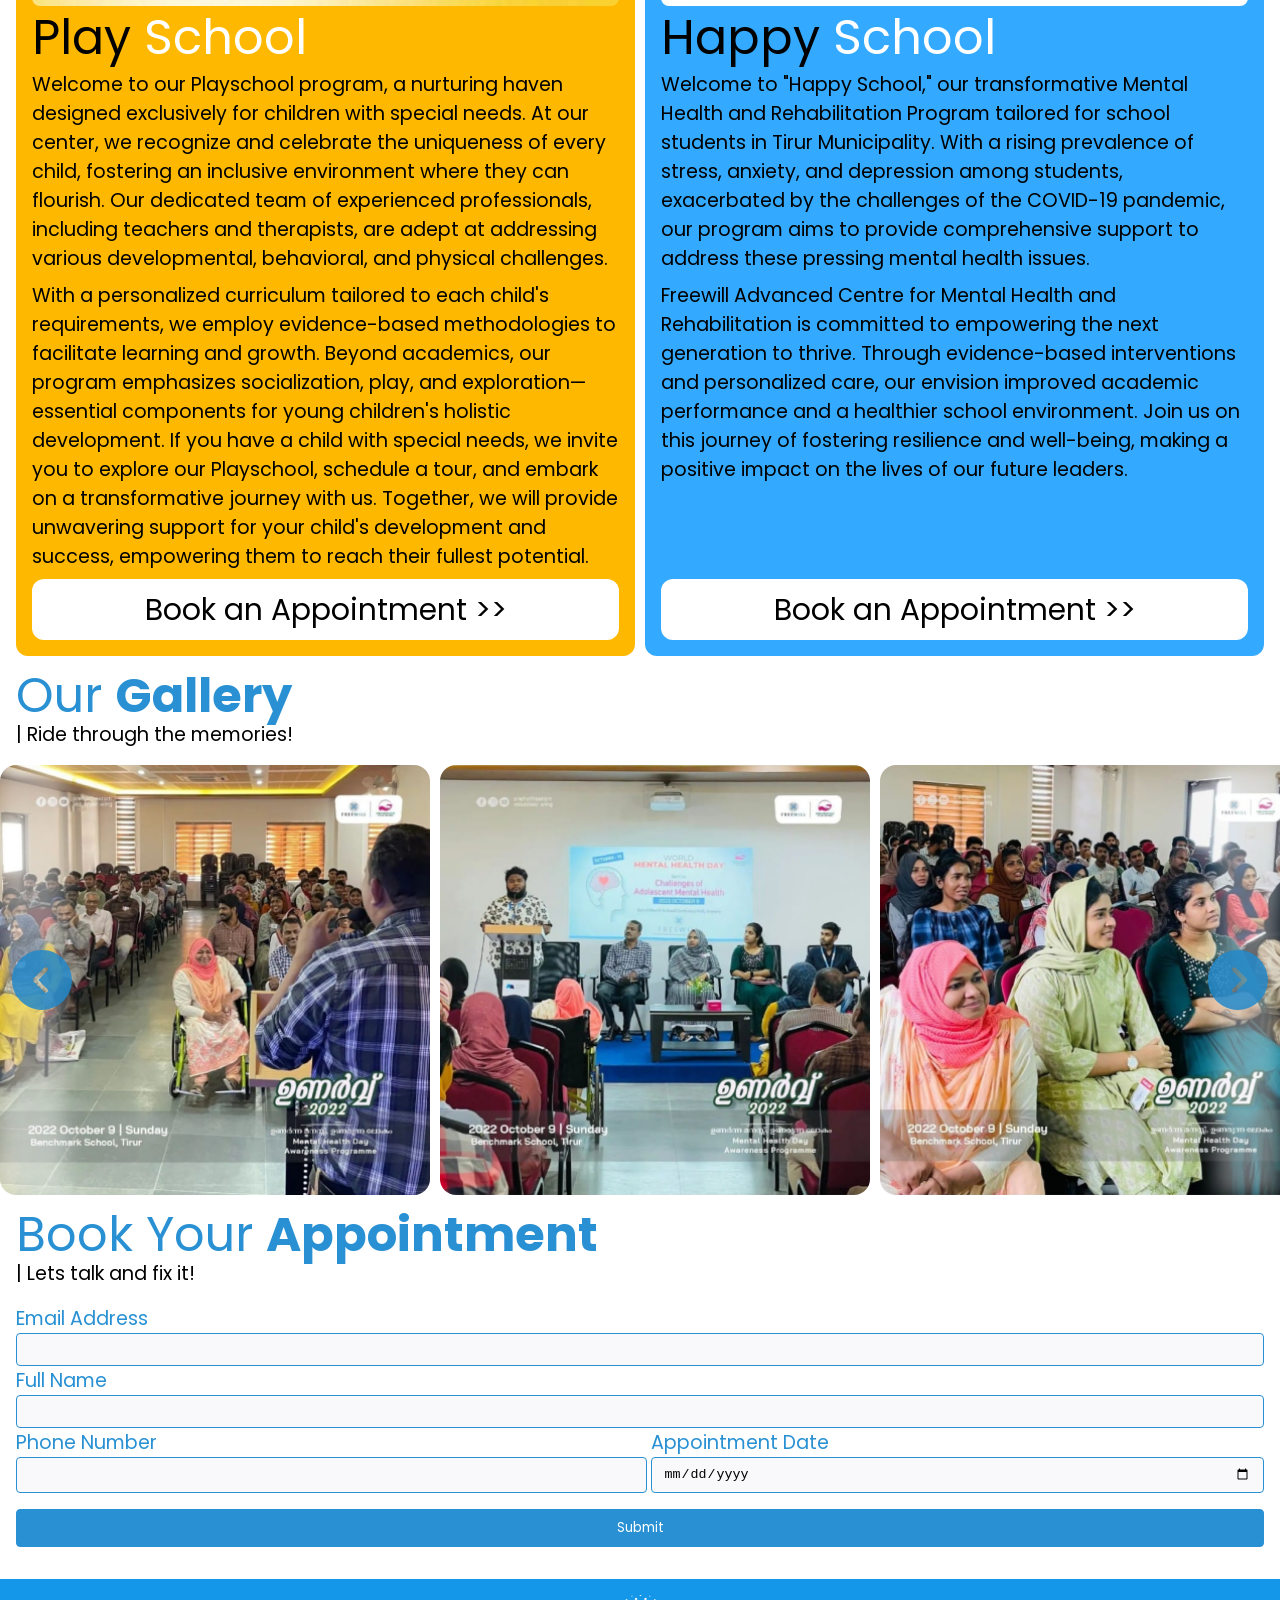
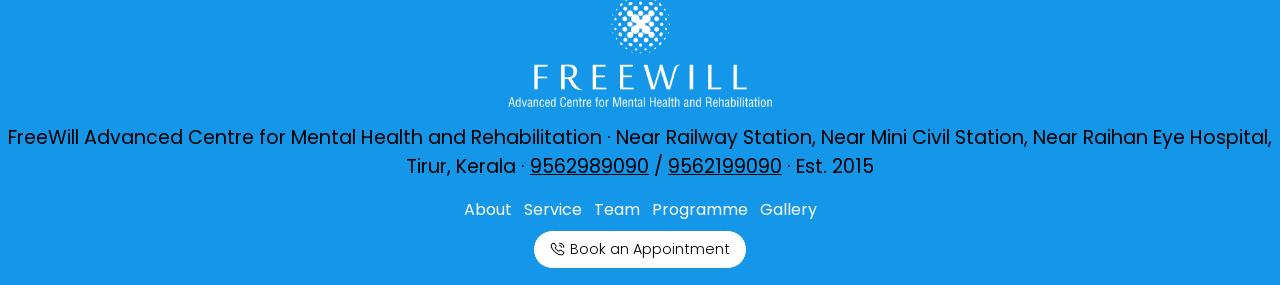
==== commit b0fc76b7: "Update index.html" ====
--- a/index.html
+++ b/index.html
@@ -3,11 +3,46 @@
 <head>
     <meta charset="UTF-8">
     <meta name="viewport" content="width=device-width, initial-scale=1.0">
-    
+
+    <!-- ===== SEO: Title & Meta ===== -->
+    <title>FreeWill Advanced Centre for Mental Health & Rehabilitation | Tirur, Kerala</title>
+    <meta name="description" content="Multidisciplinary child development & rehabilitation centre in Tirur since 2015. Occupational Therapy, Speech Therapy, Physiotherapy, Behavioral Therapy, Special Education & Autism support. Book an assessment today.">
+    <meta name="keywords" content="child development centre Tirur, autism therapy Tirur, speech therapy Tirur, occupational therapy Kerala, special education Tirur, FreeWill Advanced Centre">
+    <meta name="robots" content="index, follow">
+    <link rel="canonical" href="https://freewillorg.com/">
+
+    <!-- ===== SEO: Open Graph / Social Sharing ===== -->
+    <meta property="og:type" content="website">
+    <meta property="og:title" content="FreeWill Advanced Centre for Mental Health & Rehabilitation | Tirur, Kerala">
+    <meta property="og:description" content="Multidisciplinary child development & rehabilitation centre in Tirur since 2015. Occupational Therapy, Speech Therapy, Physiotherapy, Behavioral Therapy, Special Education & Autism support.">
+    <meta property="og:image" content="https://freewillorg.com/assets/logo-1.svg">
+    <meta property="og:url" content="https://freewillorg.com/">
+    <meta name="twitter:card" content="summary_large_image">
+
     <link rel="icon" href="assets/icon.png" type="image/png">
-    <title>FreeWill</title>
 
     <link rel="stylesheet" href="style.css">
+
+    <!-- ===== SEO: LocalBusiness Structured Data ===== -->
+    <script type="application/ld+json">
+    {
+      "@context": "https://schema.org",
+      "@type": "MedicalClinic",
+      "name": "FreeWill Advanced Centre for Mental Health and Rehabilitation",
+      "image": "https://freewillorg.com/assets/logo-1.svg",
+      "telephone": ["+919562989090", "+919562199090"],
+      "address": {
+        "@type": "PostalAddress",
+        "streetAddress": "Near Railway Station, Near Mini Civil Station, Near Raihan Eye Hospital",
+        "addressLocality": "Tirur",
+        "addressRegion": "Kerala",
+        "addressCountry": "IN"
+      },
+      "url": "https://freewillorg.com/",
+      "foundingDate": "2015",
+      "medicalSpecialty": ["Autism", "Speech Therapy", "Occupational Therapy", "Physiotherapy", "Behavioral Therapy", "Special Education"]
+    }
+    </script>
 </head>
 <body>
 
@@ -23,7 +58,7 @@
                 <nav>
                     <div class="navCont">
                         <div class="logo">
-                            <img src="assets/logo-1.svg" alt="logo" class="headerLogo" >
+                            <img src="assets/logo-1.svg" alt="FreeWill Advanced Centre for Mental Health and Rehabilitation logo" class="headerLogo" >
                         </div>
                         
                         <div class="links">
@@ -44,7 +79,7 @@
                         </button>
                         
                         <div class="menu">
-                            <img class="toggImg" src="assets/menu.svg" alt="">
+                            <img class="toggImg" src="assets/menu.svg" alt="Open navigation menu">
                         </div>
 
                         
@@ -57,7 +92,7 @@
                 <div class="heroCont">
                     
                     <div class="heroLogo">
-                        <img src="assets/logo-1.svg" alt="LOGO2" height="100%">
+                        <img src="assets/logo-1.svg" alt="FreeWill Advanced Centre logo" height="100%">
                     </div>
                     
                     <p class="title primaryText heroTitle">
@@ -83,20 +118,20 @@
                                 
                                 <div class="swiper-slide">
                                     <div class="testimonialCont">
-                                        <div class="testimonialPhoto" style="background-image: url(assets/test2.png);">
+                                        <div class="testimonialPhoto" style="background-image: url(assets/test2.png);" role="img" aria-label="Photo of Ajitha, parent testimonial">
                                             <!-- <img src="assets/My project (18).png" alt="photo" > -->
                                         </div>
                                         <div class="testimonialDetails">
                                             <p class="name primaryNavyText titleBold">Ajitha</p>
-                                            <div class="testimonialStars">
-                                                <img src="assets/star-coloured.svg" alt="" srcset="">
-                                                <img src="assets/star-coloured.svg" alt="" srcset="">
-                                                <img src="assets/star-coloured.svg" alt="" srcset="">
-                                                <img src="assets/star-coloured.svg" alt="" srcset="">
-                                                <img src="assets/star-not-colored.svg" alt="" srcset="">
+                                            <div class="testimonialStars" role="img" aria-label="4 out of 5 stars">
+                                                <img src="assets/star-coloured.svg" alt="">
+                                                <img src="assets/star-coloured.svg" alt="">
+                                                <img src="assets/star-coloured.svg" alt="">
+                                                <img src="assets/star-coloured.svg" alt="">
+                                                <img src="assets/star-not-colored.svg" alt="">
                                             </div>
                                             <p class="testimonialPara primaryNavyText para">
-                                                “I am too much satisfied about service of Freewill, because there is lot of improvement in my child's behaviour”
+                                                “I am too much satisfied about service of Freewill, because there is lot of improvement in my child's behaviour”
                                             </p>
                                         </div>
                                     </div>
@@ -104,17 +139,17 @@
                                 
                                 <div class="swiper-slide">
                                     <div class="testimonialCont">
-                                        <div class="testimonialPhoto" style="background-image: url(assets/test1.png);">
+                                        <div class="testimonialPhoto" style="background-image: url(assets/test1.png);" role="img" aria-label="Photo of Geetha K, parent testimonial">
                                             <!-- <img src="assets/My project (18).png" alt="photo" > -->
                                         </div>
                                         <div class="testimonialDetails">
                                             <p class="name primaryNavyText titleBold">Geetha K</p>
-                                            <div class="testimonialStars">
-                                                <img src="assets/star-coloured.svg" alt="" srcset="">
-                                                <img src="assets/star-coloured.svg" alt="" srcset="">
-                                                <img src="assets/star-coloured.svg" alt="" srcset="">
-                                                <img src="assets/star-coloured.svg" alt="" srcset="">
-                                                <img src="assets/star-not-colored.svg" alt="" srcset="">
+                                            <div class="testimonialStars" role="img" aria-label="4 out of 5 stars">
+                                                <img src="assets/star-coloured.svg" alt="">
+                                                <img src="assets/star-coloured.svg" alt="">
+                                                <img src="assets/star-coloured.svg" alt="">
+                                                <img src="assets/star-coloured.svg" alt="">
+                                                <img src="assets/star-not-colored.svg" alt="">
                                             </div>
                                             <p class="testimonialPara primaryNavyText para">
                                                 “FreeWill's compassion and dedication exceeded our expectations. 
@@ -134,7 +169,7 @@
                 </div>
 
                 <div class="heroImg " >
-                    <img src="assets/kid-desk.png" alt="">
+                    <img src="assets/kid-desk.png" alt="Child engaged in a developmental therapy activity at FreeWill Advanced Centre">
                 </div>
 
 
@@ -197,7 +232,7 @@
             <div class="servicesCardContainer">
                 
                 <div class="servicesCard">
-                    <div class="child1" style="background-image: url(assets/services1.png);"></div>
+                    <div class="child1" style="background-image: url(assets/services1.png);" role="img" aria-label="Child Development Unit"></div>
                     <div class="child2">
                         <p class="name "><span class="titleBold">Child Development</span> Unit </p>
                         <p class="para ">Nurturing Potential, Shaping Futures: Child Development Unit</p>
@@ -205,7 +240,7 @@
                 </div>
                 
                 <div class="servicesCard">
-                    <div class="child1" style="background-image: url(assets/services2.png);"></div>
+                    <div class="child1" style="background-image: url(assets/services2.png);" role="img" aria-label="Adolescence and Youth Mental Health Unit"></div>
                     <div class="child2">
                         <p class="name "><span class="titleBold">Adolescence and Youth Mental Health</span> Unit </p>
                         <p class="para ">Empowering Minds, Embracing Futures: Adolescence & Youth Mental Health Unit</p>
@@ -214,7 +249,7 @@
 
                 
                 <div class="servicesCard">
-                    <div class="child1" style="background-image: url(assets/services5.png);"></div>
+                    <div class="child1" style="background-image: url(assets/services5.png);" role="img" aria-label="Adult Mental Health Unit"></div>
                     <div class="child2">
                         <p class="name "><span class="titleBold">Adult Mental Health</span> Unit </p>
                         <p class="para ">Embracing Wellness, Empowering Lives: Adult Mental Health Unit for Lasting Transformation</p>
@@ -222,7 +257,7 @@
                 </div>
                 
                 <div class="servicesCard">
-                    <div class="child1" style="background-image: url(assets/services3.png);"></div>
+                    <div class="child1" style="background-image: url(assets/services3.png);" role="img" aria-label="Occupational Therapy"></div>
                     <div class="child2">
                         <p class="name "><span class="titleBold">Occupatioanal</span> Therapy</p>
                         <p class="para ">Unlocking Potential, Restoring Independence: Occupational Therapy for Brighter Lives</p>
@@ -230,7 +265,7 @@
                 </div>
                 
                 <div class="servicesCard">
-                    <div class="child1" style="background-image: url(assets/services4.png);"></div>
+                    <div class="child1" style="background-image: url(assets/services4.png);" role="img" aria-label="Speech and Language Therapy"></div>
                     <div class="child2">
                         <p class="name"><span class="titleBold">Speech and Language</span> Therapy</p>
                         <p class="para ">Finding Voices, Expressing Potential: Speech and Language Therapy for Communication Excellence</p>
@@ -239,7 +274,7 @@
                 
                 
                 <div class="servicesCard">
-                    <div class="child1" style="background-image: url(assets/services6.png);"></div>
+                    <div class="child1" style="background-image: url(assets/services6.png);" role="img" aria-label="Other Outreach Programmes"></div>
                     <div class="child2">
                         <p class="name"><span class="titleBold">Other Outreach</span> Programmes</p>
                         <ul>
@@ -282,121 +317,121 @@
                     <div class="swiper-wrapper">
                         
                         <div class="swiper-slide" >
-                            <div class="teamMember" style="background-image: url(assets/team1.png);">
+                            <div class="teamMember" style="background-image: url(assets/team1.png);" role="img" aria-label="Amal Rashi TC, Occupational therapist">
                                 <p class="name secondaryText"><span class="paraBold">Amal</span> Rashi TC</p>
                                 <p class="namePara titleBold secondaryText">Occupational therapist</p>
                             </div>
                         </div>
                         
                         <div class="swiper-slide" >
-                            <div class="teamMember" style="background-image: url(assets/team2.png);">
+                            <div class="teamMember" style="background-image: url(assets/team2.png);" role="img" aria-label="Muhammed Azlam AP, Occupational therapist">
                                 <p class="name secondaryText">Muhammed <span class="paraBold">Azlam</span> AP</p>
                                 <p class="namePara titleBold secondaryText">Occupational therapist</p>
                             </div>
                         </div>
                         
                         <div class="swiper-slide" >
-                            <div class="teamMember" style="background-image: url(assets/team4.png);">
+                            <div class="teamMember" style="background-image: url(assets/team4.png);" role="img" aria-label="Muhammed Ajmal, Occupational therapist">
                                 <p class="name secondaryText">Muhammed <span class="paraBold">Ajmal</span></p>
                                 <p class="namePara titleBold secondaryText">Occupational therapist</p>
                             </div>
                         </div>
                         
                         <div class="swiper-slide" >
-                            <div class="teamMember" style="background-image: url(assets/team3.png);">
+                            <div class="teamMember" style="background-image: url(assets/team3.png);" role="img" aria-label="Riswana P, Case co-ordinator">
                                 <p class="name secondaryText"><span class="paraBold">Riswana</span> P</p>
                                 <p class="namePara titleBold secondaryText">Case co-ordinator</p>
                             </div>
                         </div>
                         
                         <div class="swiper-slide" >
-                            <div class="teamMember" style="background-image: url(assets/team5.png);">
+                            <div class="teamMember" style="background-image: url(assets/team5.png);" role="img" aria-label="Muhammed Sadik TM, Clinical Psychologist">
                                 <p class="name secondaryText">Muhammed <span class="paraBold">Sadik</span> TM</p>
                                 <p class="namePara titleBold secondaryText">Clinical Psychologist</p>
                             </div>
                         </div>
                         
                         <div class="swiper-slide" >
-                            <div class="teamMember" style="background-image: url(assets/team15.png);">
+                            <div class="teamMember" style="background-image: url(assets/team15.png);" role="img" aria-label="Fasil PP, PRO">
                                 <p class="name secondaryText"><span class="paraBold">Fasil</span> PP</p>
                                 <p class="namePara titleBold secondaryText">PRO</p>
                             </div>
                         </div>
                         
                         <div class="swiper-slide" >
-                            <div class="teamMember" style="background-image: url(assets/team6.png);">
+                            <div class="teamMember" style="background-image: url(assets/team6.png);" role="img" aria-label="Shaimah Abdul Kader, Consultant Psychologist and Family Counsellor">
                                 <p class="name secondaryText"><span class="paraBold">Shaimah</span> Abdul Kader</p>
                                 <p class="namePara titleBold secondaryText">Consultant Psychologist,<br/> Family Counsellor</p>
                             </div>
                         </div>
                         
                         <div class="swiper-slide" >
-                            <div class="teamMember" style="background-image: url(assets/team7.png);">
+                            <div class="teamMember" style="background-image: url(assets/team7.png);" role="img" aria-label="Shinija Lulu, Consultant Psychologist">
                                 <p class="name secondaryText"><span class="paraBold">Shinija</span> Lulu</p>
                                 <p class="namePara titleBold secondaryText">Consultant Psychologist</p>
-                                <p class="nameDesig secondaryText">Expert in Adolescence and Adult Counselling</p>
-                            </div>
-                        </div>
-                        
-                        <div class="swiper-slide" >
-                            <div class="teamMember" style="background-image: url(assets/team8.png);">
+                                <p class="nameDesig secondaryText">Expert in Adolescence and Adult Counselling</p>
+                            </div>
+                        </div>
+                        
+                        <div class="swiper-slide" >
+                            <div class="teamMember" style="background-image: url(assets/team8.png);" role="img" aria-label="Nidhuna P, Consultant Psychologist">
                                 <p class="name secondaryText"><span class="paraBold">Nidhuna</span> P</p>
                                 <p class="namePara titleBold secondaryText">Consultant Psychologist</p>
-                                <p class="nameDesig secondaryText">Expert in Behaviour Therapy, Individual Counselling , Remedial Therapy</p>
-                            </div>
-                        </div>
-                        
-                        <div class="swiper-slide" >
-                            <div class="teamMember" style="background-image: url(assets/team9.png);">
+                                <p class="nameDesig secondaryText">Expert in Behaviour Therapy, Individual Counselling , Remedial Therapy</p>
+                            </div>
+                        </div>
+                        
+                        <div class="swiper-slide" >
+                            <div class="teamMember" style="background-image: url(assets/team9.png);" role="img" aria-label="Linsha VP, Consultant Psychologist">
                                 <p class="name secondaryText"><span class="paraBold">Linsha</span> VP</p>
                                 <p class="namePara titleBold secondaryText">Consultant Psychologist</p>
-                                <p class="nameDesig secondaryText">Expert in Behaviour Therapy, Remedial Therapy</p>
-                            </div>
-                        </div>
-                        
-                        <div class="swiper-slide" >
-                            <div class="teamMember" style="background-image: url(assets/team10.png);">
+                                <p class="nameDesig secondaryText">Expert in Behaviour Therapy, Remedial Therapy</p>
+                            </div>
+                        </div>
+                        
+                        <div class="swiper-slide" >
+                            <div class="teamMember" style="background-image: url(assets/team10.png);" role="img" aria-label="Rashida KV, Consultant Psychologist">
                                 <p class="name secondaryText"><span class="paraBold">Rashida</span> KV</p>
                                 <p class="namePara titleBold secondaryText">Consultant Psychologist</p>
-                                <p class="nameDesig secondaryText">Expert in Behavior therapy, child counselling,Remedial therapy</p>
-
-                            </div>
-                        </div>
-                        
-                        <div class="swiper-slide" >
-                            <div class="teamMember" style="background-image: url(assets/team11.png);">
+                                <p class="nameDesig secondaryText">Expert in Behavior therapy, child counselling,Remedial therapy</p>
+
+                            </div>
+                        </div>
+                        
+                        <div class="swiper-slide" >
+                            <div class="teamMember" style="background-image: url(assets/team11.png);" role="img" aria-label="Shamna Thasni PV, Consultant Psychologist">
                                 <p class="name secondaryText"><span class="paraBold">Shamna</span> Thasni PV</p>
                                 <p class="namePara titleBold secondaryText">Consultant Psychologist</p>
-                                <p class="nameDesig secondaryText">Expert in Behaviour Therapy, Child counselling, Remedial Therapy</p>
-
-                            </div>
-                        </div>
-                        
-                        <div class="swiper-slide" >
-                            <div class="teamMember" style="background-image: url(assets/team12.png);">
+                                <p class="nameDesig secondaryText">Expert in Behaviour Therapy, Child counselling, Remedial Therapy</p>
+
+                            </div>
+                        </div>
+                        
+                        <div class="swiper-slide" >
+                            <div class="teamMember" style="background-image: url(assets/team12.png);" role="img" aria-label="Sahla Kunhapputty, Consultant Psychologist">
                                 <p class="name secondaryText"><span class="paraBold">Sahla</span> Kunhapputty</p>
                                 <p class="namePara titleBold secondaryText">Consultant Psychologist</p>
-                                <p class="nameDesig secondaryText">Expert in Behavioural Modification, Individual counselling,  Parental counselling,professional Training.</p>
-
-                            </div>
-                        </div>
-                        
-                        <div class="swiper-slide" >
-                            <div class="teamMember" style="background-image: url(assets/team16.png);">
+                                <p class="nameDesig secondaryText">Expert in Behavioural Modification, Individual counselling,  Parental counselling,professional Training.</p>
+
+                            </div>
+                        </div>
+                        
+                        <div class="swiper-slide" >
+                            <div class="teamMember" style="background-image: url(assets/team16.png);" role="img" aria-label="Ummul Nisba AP, Clinical Psychologist">
                                 <p class="name secondaryText">Ummul <span class="paraBold">Nisba</span> AP</p>
                                 <p class="namePara titleBold secondaryText">Cliniacal Psychologist</p>
                             </div>
                         </div>
                         
                         <div class="swiper-slide" >
-                            <div class="teamMember" style="background-image: url(assets/team13.png);">
+                            <div class="teamMember" style="background-image: url(assets/team13.png);" role="img" aria-label="Labeeba VM, Audiologist and speech language pathologist">
                                 <p class="name secondaryText"><span class="paraBold">Labeeba</span> VM</p>
                                 <p class="namePara titleBold secondaryText">Audiologist & speech language pathologist</p>
                             </div>
                         </div>
                         
                         <div class="swiper-slide" >
-                            <div class="teamMember" style="background-image: url(assets/team14.png);">
+                            <div class="teamMember" style="background-image: url(assets/team14.png);" role="img" aria-label="Shahana, Audiologist and speech language pathologist">
                                 <p class="name secondaryText"><span class="paraBold">Shahana</span></p>
                                 <p class="namePara titleBold secondaryText">Audiologist & speech language pathologist</p>
                             </div>
@@ -441,60 +476,11 @@
             <p class="title primaryText">Our <span class="titleBold">Programmes</span></p>
             <p class="para">| Programs that Inspire, Benefit and Result!</p>
 
-            <!-- <div class="mainChild">
-                <div class="programme1 programme">
-                    <div class="child1" style="background-image: url(assets/programmes1.jpg);"></div>
-                    <div class="child2">
-                        <p class="title" style="color: white;"><span style="color: black;">Play</span> School</p>
-                        <p class="para">
-                            Welcome to our Playschool program, a nurturing haven designed exclusively for children with special needs. At our center, 
-                            we recognize and celebrate the uniqueness of every child, fostering an inclusive environment where they can flourish. Our 
-                            dedicated team of experienced professionals, including teachers and therapists, is adept at addressing various developmental, 
-                            behavioral, and physical challenges.
-                        </p>    
-                        <p class="para">
-                            With a personalized curriculum tailored to each child's requirements, we employ evidence-based methodologies to facilitate 
-                            learning and growth. Beyond academics, our program emphasizes socialization, play, and exploration—essential components for 
-                            young children's holistic development. If you have a child with special needs, we invite you to explore our Playschool, 
-                            schedule a tour, and embark on a transformative journey with us. Together, we will provide unwavering support for your 
-                            child's development and success, empowering them to reach their fullest potential.
-                        </p>
-                    </div>
-                    <div class="programmesBtn btn">
-                        <p class="name" onClick="document.getElementById('appointment').scrollIntoView();">Book an Appointment >></p>
-                    </div>
-
-                </div>
-                
-                <div class="programme2 programme">
-                    <div class="child1" style="background-image: url(assets/programmes2.jpg);"></div>
-                    <div class="child2">
-                        <p class="title" style="color: white;"><span style="color: black;">Happy</span> School</p>
-                        <p class="para">
-                            Welcome to "Happy School," our transformative Mental Health and Rehabilitation Program tailored for school students in 
-                            Tirur Municipality. With a rising prevalence of stress, anxiety, and depression among students, exacerbated by the challenges 
-                            of the COVID-19 pandemic, our program aims to provide comprehensive support to address these pressing mental health issues.
-                        </p> 
-                        <p class="para">
-                            Freewill Advanced Centre for Mental Health and Rehabilitation is committed to empowering the next generation to thrive. 
-                            Through evidence-based interventions and personalized care, we envision improved academic performance and a healthier 
-                            school environment. Join us on this journey of fostering resilience and well-being, making a positive impact on the lives 
-                            of our future leaders.
-                        </p>
-                    </div>
-                    <div class="programmesBtn btn">
-                        <p class="name" onClick="document.getElementById('appointment').scrollIntoView();">Book an Appointment >></p>
-                    </div>
-
-                </div>
-            </div>
-             -->
-            
             <div class="mainChild">
                 <div class="programme1 programme">
-                    
+
                     <div class="child1">
-                        <img src="assets/programmes2.jpg" alt="" >
+                        <img src="assets/programmes2.jpg" alt="Children at Play School program for special needs at FreeWill Advanced Centre">
                     </div>
 
                     <div class="child2">
@@ -522,7 +508,7 @@
                 <div class="programme2 programme">
 
                     <div class="child1">
-                        <img src="assets/programmes1.jpg" alt="">
+                        <img src="assets/programmes1.jpg" alt="Happy School mental health program for students in Tirur Municipality">
                     </div>
 
                     <div class="child2">
@@ -566,27 +552,27 @@
                     <div class="swiper-wrapper">
 
                         <div class="swiper-slide">
-                            <div class="galleryPhoto" style="background-image: url(assets/gallery1.png);"></div>
-                        </div>
-
-                        <div class="swiper-slide">
-                            <div class="galleryPhoto" style="background-image: url(assets/gallery2.png);"></div>
-                        </div>
-
-                        <div class="swiper-slide">
-                            <div class="galleryPhoto" style="background-image: url(assets/gallery3.png);"></div>
-                        </div>
-
-                        <div class="swiper-slide">
-                            <div class="galleryPhoto" style="background-image: url(assets/gallery4.png);"></div>
-                        </div>
-
-                        <div class="swiper-slide">
-                            <div class="galleryPhoto" style="background-image: url(assets/gallery5.jpg);"></div>
-                        </div>
-
-                        <div class="swiper-slide">
-                            <div class="galleryPhoto" style="background-image: url(assets/gallery6.jpg);"></div>
+                            <div class="galleryPhoto" style="background-image: url(assets/gallery1.png);" role="img" aria-label="FreeWill Advanced Centre gallery photo 1"></div>
+                        </div>
+
+                        <div class="swiper-slide">
+                            <div class="galleryPhoto" style="background-image: url(assets/gallery2.png);" role="img" aria-label="FreeWill Advanced Centre gallery photo 2"></div>
+                        </div>
+
+                        <div class="swiper-slide">
+                            <div class="galleryPhoto" style="background-image: url(assets/gallery3.png);" role="img" aria-label="FreeWill Advanced Centre gallery photo 3"></div>
+                        </div>
+
+                        <div class="swiper-slide">
+                            <div class="galleryPhoto" style="background-image: url(assets/gallery4.png);" role="img" aria-label="FreeWill Advanced Centre gallery photo 4"></div>
+                        </div>
+
+                        <div class="swiper-slide">
+                            <div class="galleryPhoto" style="background-image: url(assets/gallery5.jpg);" role="img" aria-label="FreeWill Advanced Centre gallery photo 5"></div>
+                        </div>
+
+                        <div class="swiper-slide">
+                            <div class="galleryPhoto" style="background-image: url(assets/gallery6.jpg);" role="img" aria-label="FreeWill Advanced Centre gallery photo 6"></div>
                         </div>
 
                         <!-- <div class="swiper-slide">
@@ -594,23 +580,23 @@
                         </div> -->
 
                         <div class="swiper-slide">
-                            <div class="galleryPhoto" style="background-image: url(assets/gallery8.jpg);"></div>
-                        </div>
-
-                        <div class="swiper-slide">
-                            <div class="galleryPhoto" style="background-image: url(assets/gallery9.jpg);"></div>
-                        </div>
-
-                        <div class="swiper-slide">
-                            <div class="galleryPhoto" style="background-image: url(assets/gallery10.jpg);"></div>
-                        </div>
-
-                        <div class="swiper-slide">
-                            <div class="galleryPhoto" style="background-image: url(assets/gallery11.jpg);"></div>
-                        </div>
-
-                        <div class="swiper-slide">
-                            <div class="galleryPhoto" style="background-image: url(assets/gallery12.jpg);"></div>
+                            <div class="galleryPhoto" style="background-image: url(assets/gallery8.jpg);" role="img" aria-label="FreeWill Advanced Centre gallery photo 7"></div>
+                        </div>
+
+                        <div class="swiper-slide">
+                            <div class="galleryPhoto" style="background-image: url(assets/gallery9.jpg);" role="img" aria-label="FreeWill Advanced Centre gallery photo 8"></div>
+                        </div>
+
+                        <div class="swiper-slide">
+                            <div class="galleryPhoto" style="background-image: url(assets/gallery10.jpg);" role="img" aria-label="FreeWill Advanced Centre gallery photo 9"></div>
+                        </div>
+
+                        <div class="swiper-slide">
+                            <div class="galleryPhoto" style="background-image: url(assets/gallery11.jpg);" role="img" aria-label="FreeWill Advanced Centre gallery photo 10"></div>
+                        </div>
+
+                        <div class="swiper-slide">
+                            <div class="galleryPhoto" style="background-image: url(assets/gallery12.jpg);" role="img" aria-label="FreeWill Advanced Centre gallery photo 11"></div>
                         </div>
 
 
@@ -691,8 +677,15 @@
     <!-- ----------FOOTER---------- -->
     <footer>
         <div class="footerLogo">
-            <img src="assets/logoZ.png" alt="">
+            <img src="assets/logoZ.png" alt="FreeWill Advanced Centre for Mental Health and Rehabilitation logo">
         </div>
+
+        <!-- ===== SEO: NAP (Name, Address, Phone) text block ===== -->
+        <p class="para" style="text-align:center; margin: 0.5rem 0;">
+            FreeWill Advanced Centre for Mental Health and Rehabilitation &middot; Near Railway Station, Near Mini Civil Station, Near Raihan Eye Hospital, Tirur, Kerala &middot;
+            <a href="tel:+919562989090" style="color:inherit;">9562989090</a> / <a href="tel:+919562199090" style="color:inherit;">9562199090</a> &middot; Est. 2015
+        </p>
+
         <nav>
             <a href="#about" class="link">About</a>
             <a href="#services" class="link">Service</a>
@@ -714,4 +707,4 @@
     <script src="https://cdn.jsdelivr.net/npm/swiper@9/swiper-bundle.min.js"></script>
     <script src="script.js"></script>
 </body>
-</html>+</html>
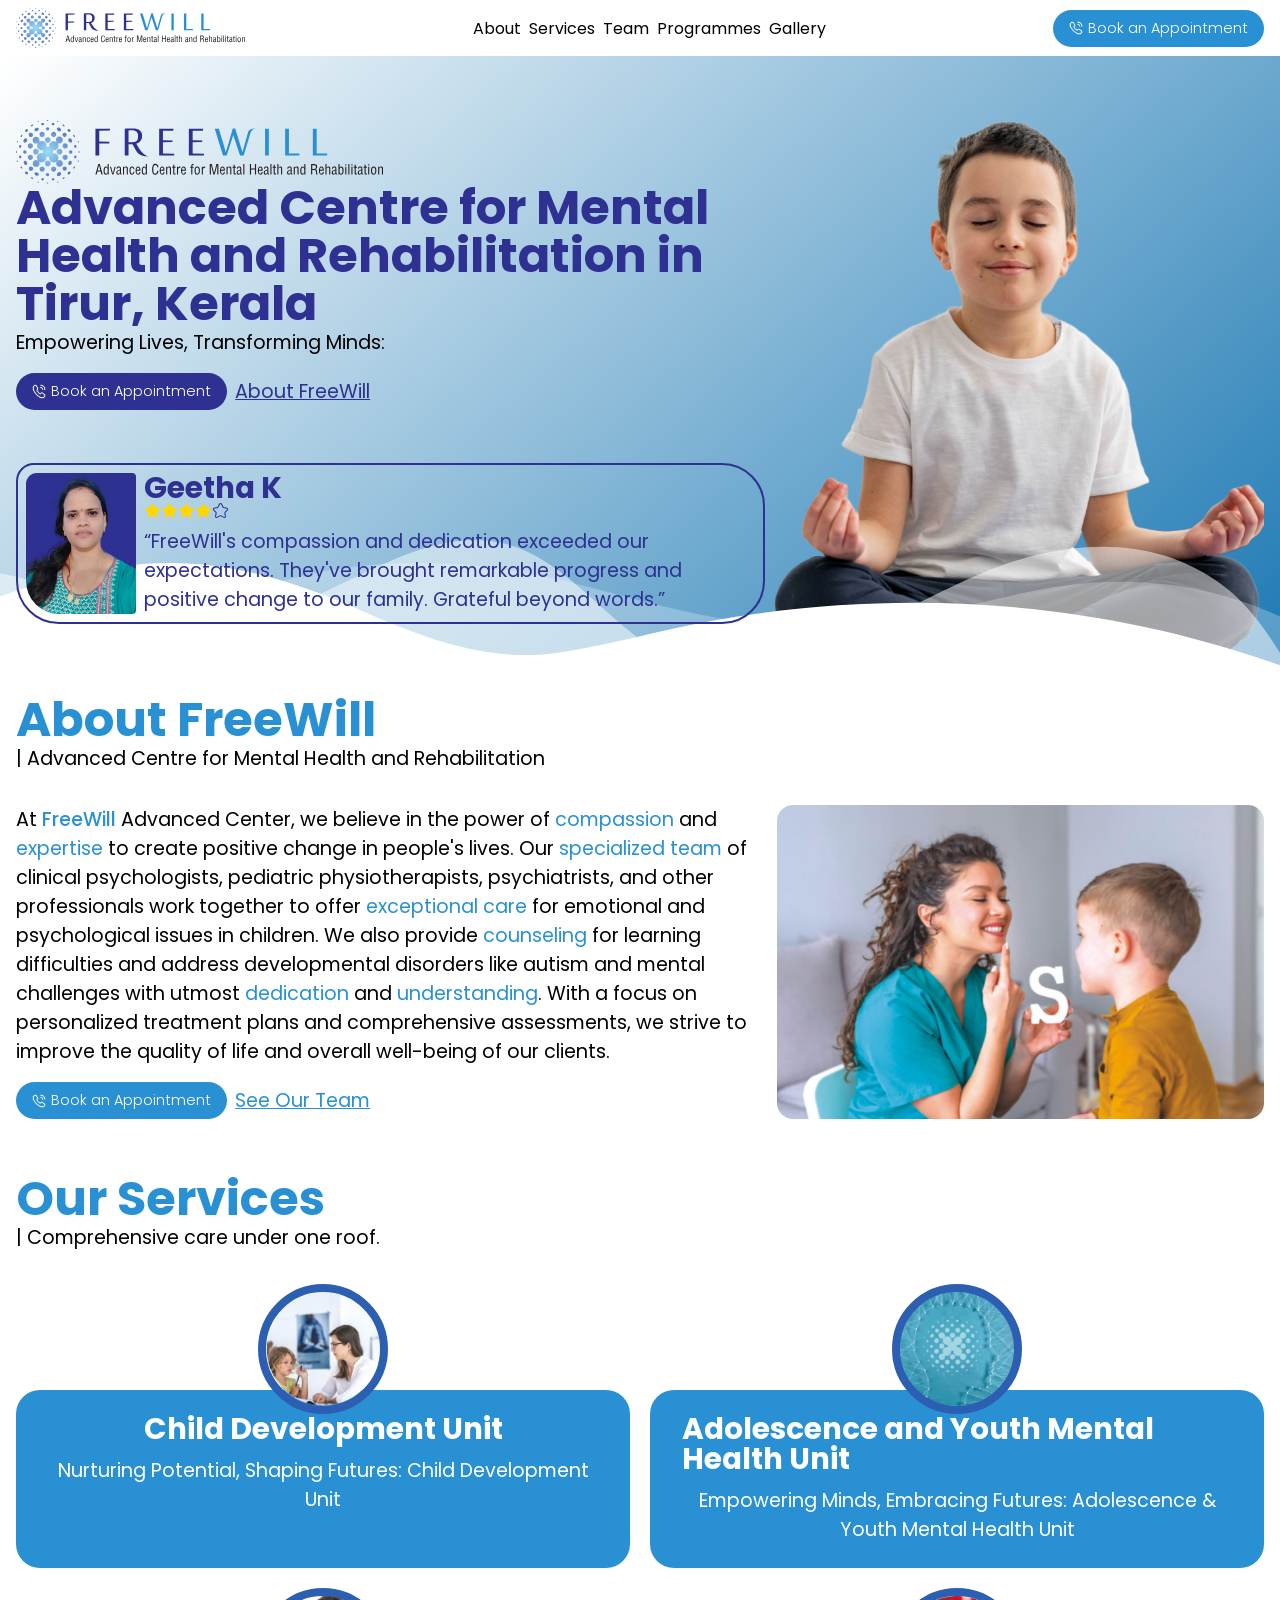
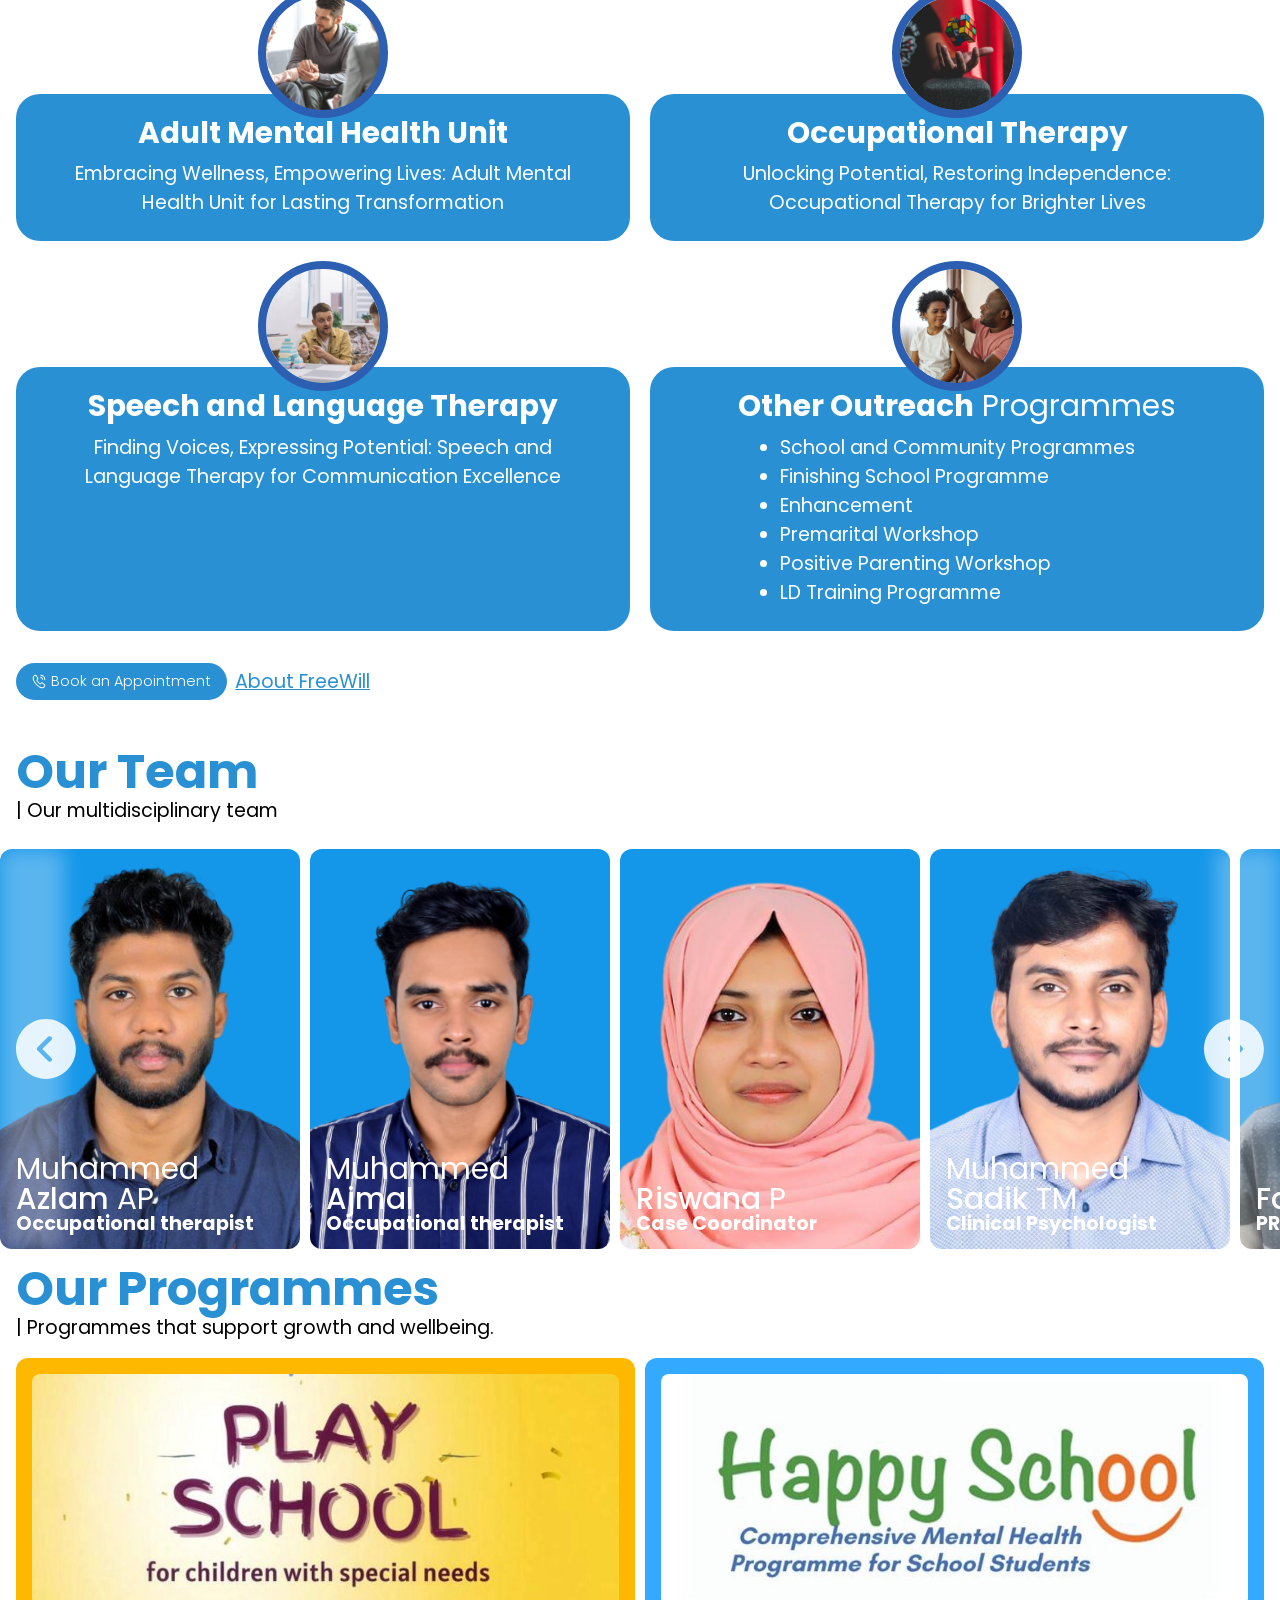
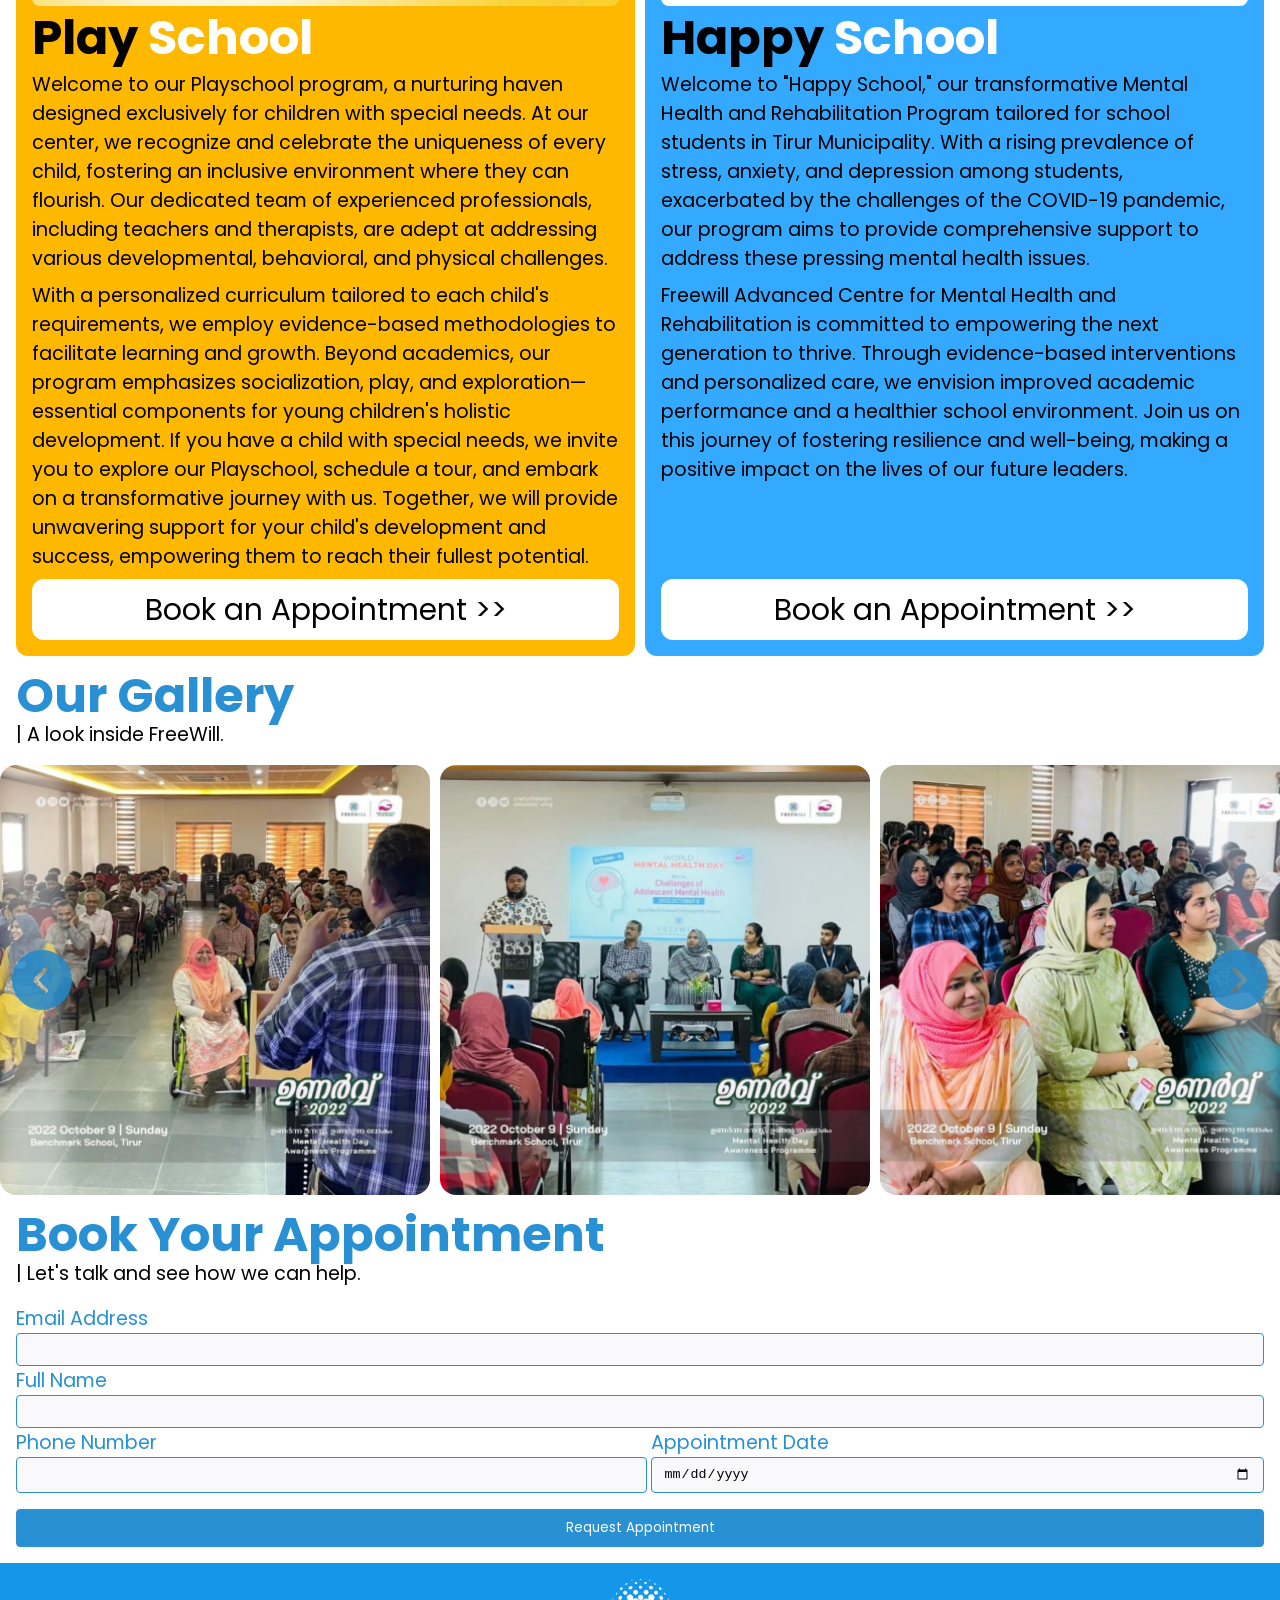
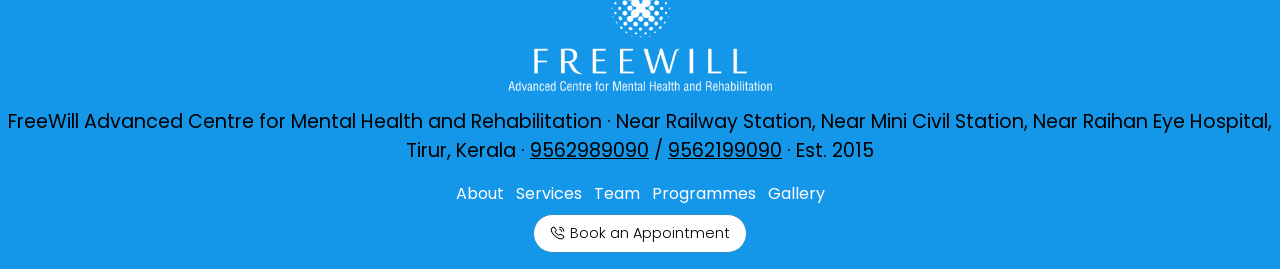
==== commit 506957e0: "Update index.html" ====
--- a/index.html
+++ b/index.html
@@ -3,24 +3,33 @@
 <head>
     <meta charset="UTF-8">
     <meta name="viewport" content="width=device-width, initial-scale=1.0">
+    <meta name="theme-color" content="#2E3192">
+    <meta name="author" content="FreeWill Advanced Centre for Mental Health and Rehabilitation">
 
     <!-- ===== SEO: Title & Meta ===== -->
     <title>FreeWill Advanced Centre for Mental Health & Rehabilitation | Tirur, Kerala</title>
-    <meta name="description" content="Multidisciplinary child development & rehabilitation centre in Tirur since 2015. Occupational Therapy, Speech Therapy, Physiotherapy, Behavioral Therapy, Special Education & Autism support. Book an assessment today.">
-    <meta name="keywords" content="child development centre Tirur, autism therapy Tirur, speech therapy Tirur, occupational therapy Kerala, special education Tirur, FreeWill Advanced Centre">
+    <meta name="description" content="FreeWill Advanced Centre in Tirur, Kerala provides child development, mental health and rehabilitation services including occupational therapy, speech therapy, physiotherapy, behavioural therapy, special education and autism support.">
+    <!-- Google does not use the keywords meta tag for rankings; omitted intentionally. -->
     <meta name="robots" content="index, follow">
     <link rel="canonical" href="https://freewillorg.com/">
 
     <!-- ===== SEO: Open Graph / Social Sharing ===== -->
     <meta property="og:type" content="website">
     <meta property="og:title" content="FreeWill Advanced Centre for Mental Health & Rehabilitation | Tirur, Kerala">
-    <meta property="og:description" content="Multidisciplinary child development & rehabilitation centre in Tirur since 2015. Occupational Therapy, Speech Therapy, Physiotherapy, Behavioral Therapy, Special Education & Autism support.">
-    <meta property="og:image" content="https://freewillorg.com/assets/logo-1.svg">
+    <meta property="og:description" content="FreeWill Advanced Centre in Tirur, Kerala provides child development, mental health and rehabilitation services including occupational therapy, speech therapy, physiotherapy, behavioural therapy, special education and autism support.">
+    <meta property="og:image" content="https://freewillorg.com/assets/og-image.jpg">
+    <meta property="og:image:alt" content="FreeWill Advanced Centre for Mental Health and Rehabilitation in Tirur, Kerala">
+    <meta property="og:site_name" content="FreeWill Advanced Centre for Mental Health and Rehabilitation">
+    <meta property="og:locale" content="en_IN">
     <meta property="og:url" content="https://freewillorg.com/">
     <meta name="twitter:card" content="summary_large_image">
+    <meta name="twitter:title" content="FreeWill Advanced Centre for Mental Health & Rehabilitation | Tirur, Kerala">
+    <meta name="twitter:description" content="Child development, mental health and rehabilitation services in Tirur, Kerala, including occupational therapy, speech therapy, physiotherapy, behavioural therapy and special education.">
+    <meta name="twitter:image" content="https://freewillorg.com/assets/og-image.jpg">
 
     <link rel="icon" href="assets/icon.png" type="image/png">
 
+    <link rel="preload" as="image" href="assets/kid-desk.png">
     <link rel="stylesheet" href="style.css">
 
     <!-- ===== SEO: LocalBusiness Structured Data ===== -->
@@ -28,9 +37,16 @@
     {
       "@context": "https://schema.org",
       "@type": "MedicalClinic",
+      "@id": "https://freewillorg.com/#medicalclinic",
       "name": "FreeWill Advanced Centre for Mental Health and Rehabilitation",
+      "url": "https://freewillorg.com/",
+      "logo": "https://freewillorg.com/assets/logo-1.svg",
       "image": "https://freewillorg.com/assets/logo-1.svg",
-      "telephone": ["+919562989090", "+919562199090"],
+      "telephone": [
+        "+919562989090",
+        "+919562199090"
+      ],
+      "foundingDate": "2015",
       "address": {
         "@type": "PostalAddress",
         "streetAddress": "Near Railway Station, Near Mini Civil Station, Near Raihan Eye Hospital",
@@ -38,13 +54,23 @@
         "addressRegion": "Kerala",
         "addressCountry": "IN"
       },
-      "url": "https://freewillorg.com/",
-      "foundingDate": "2015",
-      "medicalSpecialty": ["Autism", "Speech Therapy", "Occupational Therapy", "Physiotherapy", "Behavioral Therapy", "Special Education"]
+      "medicalSpecialty": [
+        "Autism",
+        "Speech Therapy",
+        "Occupational Therapy",
+        "Physiotherapy",
+        "Behavioral Therapy",
+        "Special Education"
+      ]
     }
     </script>
 </head>
 <body>
+    <noscript>
+        <p style="padding:1rem;text-align:center;">
+            JavaScript is disabled. You can still browse our services and contact FreeWill Advanced Centre by phone.
+        </p>
+    </noscript>
 
     
 
@@ -55,7 +81,7 @@
         <section id="hero">
             <header>
                 <!-- ----------NAVIGATION_BAR---------- -->
-                <nav>
+                <nav aria-label="Primary navigation">
                     <div class="navCont">
                         <div class="logo">
                             <img src="assets/logo-1.svg" alt="FreeWill Advanced Centre for Mental Health and Rehabilitation logo" class="headerLogo" >
@@ -63,23 +89,23 @@
                         
                         <div class="links">
                             <a href="#about" class="link">About</a>
-                            <a href="#services" class="link">Service</a>
+                            <a href="#services" class="link">Services</a>
                             <a href="#team" class="link">Team</a>
-                            <a href="#programmes" class="link">Programme</a>
+                            <a href="#programmes" class="link">Programmes</a>
                             <a href="#gallery" class="link">Gallery</a>
-                            <button class="btn appnmntSimpleBtn linkBtn " onClick="document.getElementById('appointment').scrollIntoView();">
-                                <img src="assets/call2.png" alt="Book Appointment" >
+                            <button type="button" aria-label="Book an appointment" class="btn appnmntSimpleBtn linkBtn " onClick="document.getElementById('appointment').scrollIntoView();">
+                                <img src="assets/call2.png" alt="Book Appointment" loading="lazy" decoding="async" >
                                 <p>Book an Appointment</p>
                             </button>
                         </div>
                         
-                        <button class="btn appnmntSimpleBtn headerBtn " onClick="document.getElementById('appointment').scrollIntoView();">
-                            <img src="assets/callcalling.png" alt="Book Appointment" >
+                        <button type="button" aria-label="Book an appointment" class="btn appnmntSimpleBtn headerBtn " onClick="document.getElementById('appointment').scrollIntoView();">
+                            <img src="assets/callcalling.png" alt="Book Appointment" loading="lazy" decoding="async" >
                             <p>Book an Appointment</p>
                         </button>
                         
                         <div class="menu">
-                            <img class="toggImg" src="assets/menu.svg" alt="Open navigation menu">
+                            <img class="toggImg" src="assets/menu.svg" alt="Open navigation menu" width="24" height="24">
                         </div>
 
                         
@@ -95,10 +121,9 @@
                         <img src="assets/logo-1.svg" alt="FreeWill Advanced Centre logo" height="100%">
                     </div>
                     
-                    <p class="title primaryText heroTitle">
-                        Advance Centre For Mental
-                        Health And Rehabilitation
-                    </p>
+                    <h1 class="title primaryText heroTitle">
+                        Advanced Centre for Mental Health and Rehabilitation in Tirur, Kerala
+                    </h1>
                     
                     <p class="para primaryNavyText heroPara">
                         Empowering Lives, Transforming Minds:
@@ -106,7 +131,7 @@
                     
                     <div class="buttons heroButtons">
                         <button class="btn primaryBtn appnmntSimpleBtn" onClick="document.getElementById('appointment').scrollIntoView();" style="background-color: #2E3192;">
-                            <img src="assets/callcalling.png" alt="Book Appointment" >
+                            <img src="assets/callcalling.png" alt="Book Appointment" loading="lazy" decoding="async" >
                             <p class="para">Book an Appointment</p>
                         </button>
                         <a href="#about" class="primaryNavyText para">About FreeWill</a>
@@ -119,7 +144,7 @@
                                 <div class="swiper-slide">
                                     <div class="testimonialCont">
                                         <div class="testimonialPhoto" style="background-image: url(assets/test2.png);" role="img" aria-label="Photo of Ajitha, parent testimonial">
-                                            <!-- <img src="assets/My project (18).png" alt="photo" > -->
+                                            <!-- <img src="assets/My project (18).png" alt="photo" loading="lazy" decoding="async" > -->
                                         </div>
                                         <div class="testimonialDetails">
                                             <p class="name primaryNavyText titleBold">Ajitha</p>
@@ -140,7 +165,7 @@
                                 <div class="swiper-slide">
                                     <div class="testimonialCont">
                                         <div class="testimonialPhoto" style="background-image: url(assets/test1.png);" role="img" aria-label="Photo of Geetha K, parent testimonial">
-                                            <!-- <img src="assets/My project (18).png" alt="photo" > -->
+                                            <!-- <img src="assets/My project (18).png" alt="photo" loading="lazy" decoding="async" > -->
                                         </div>
                                         <div class="testimonialDetails">
                                             <p class="name primaryNavyText titleBold">Geetha K</p>
@@ -190,14 +215,14 @@
     <section id="about">
 
         <div class="aboutContent content">
-            <p class="title primaryText">About <span class="titleBold">Freewill</span></p>
-            <p class="para">| Advanced Center for Mental Health and Rehabilitation</p>
+            <h2 class="title primaryText">About <span class="titleBold">FreeWill</span></h2>
+            <p class="para">| Advanced Centre for Mental Health and Rehabilitation</p>
 
             <div class="aboutMain">
                 
                 <div class="aboutChild1">
                     <p class="para aboutChild1Content">
-                        At <span class="primaryText paraBold">FREEWILL</span> Advanced Center, we believe in the power of <span class="primaryText">compassion</span> 
+                        At <span class="primaryText paraBold">FreeWill</span> Advanced Center, we believe in the power of <span class="primaryText">compassion</span> 
                         and <span class="primaryText">expertise</span> to create positive change in people's lives. 
                         Our <span class="primaryText">specialized team</span> of clinical psychologists, pediatric physiotherapists, psychiatrists, and other professionals work together 
                         to offer <span class="primaryText">exceptional care</span> for emotional and psychological issues in children. We also provide <span class="primaryText">counseling</span> for learning difficulties 
@@ -208,7 +233,7 @@
                     
                     <div class="buttons aboutButtons">
                         <button class="btn primaryBtn appnmntSimpleBtn" onClick="document.getElementById('appointment').scrollIntoView();">
-                            <img src="assets/callcalling.png" alt="Book Appointment" >
+                            <img src="assets/callcalling.png" alt="Book Appointment" loading="lazy" decoding="async" >
                             <p class="para">Book an Appointment</p>
                         </button>
                         <a href="#team" class="primaryText para">See Our Team</a>
@@ -226,15 +251,15 @@
     <section id="services">
 
         <div class="servicesContent content">
-            <p class="title primaryText">Our <span class="titleBold">Services</span></p>
-            <p class="para">| All you need under one shade!</p>
+            <h2 class="title primaryText">Our <span class="titleBold">Services</span></h2>
+            <p class="para">| Comprehensive care under one roof.</p>
 
             <div class="servicesCardContainer">
                 
                 <div class="servicesCard">
                     <div class="child1" style="background-image: url(assets/services1.png);" role="img" aria-label="Child Development Unit"></div>
                     <div class="child2">
-                        <p class="name "><span class="titleBold">Child Development</span> Unit </p>
+                        <h3 class="name"><span class="titleBold">Child Development</span> Unit</h3>
                         <p class="para ">Nurturing Potential, Shaping Futures: Child Development Unit</p>
                     </div>
                 </div>
@@ -242,7 +267,7 @@
                 <div class="servicesCard">
                     <div class="child1" style="background-image: url(assets/services2.png);" role="img" aria-label="Adolescence and Youth Mental Health Unit"></div>
                     <div class="child2">
-                        <p class="name "><span class="titleBold">Adolescence and Youth Mental Health</span> Unit </p>
+                        <h3 class="name"><span class="titleBold">Adolescence and Youth Mental Health</span> Unit</h3>
                         <p class="para ">Empowering Minds, Embracing Futures: Adolescence & Youth Mental Health Unit</p>
                     </div>
                 </div>
@@ -251,7 +276,7 @@
                 <div class="servicesCard">
                     <div class="child1" style="background-image: url(assets/services5.png);" role="img" aria-label="Adult Mental Health Unit"></div>
                     <div class="child2">
-                        <p class="name "><span class="titleBold">Adult Mental Health</span> Unit </p>
+                        <h3 class="name"><span class="titleBold">Adult Mental Health</span> Unit</h3>
                         <p class="para ">Embracing Wellness, Empowering Lives: Adult Mental Health Unit for Lasting Transformation</p>
                     </div>
                 </div>
@@ -259,7 +284,7 @@
                 <div class="servicesCard">
                     <div class="child1" style="background-image: url(assets/services3.png);" role="img" aria-label="Occupational Therapy"></div>
                     <div class="child2">
-                        <p class="name "><span class="titleBold">Occupatioanal</span> Therapy</p>
+                        <h3 class="name"><span class="titleBold">Occupational</span> Therapy</h3>
                         <p class="para ">Unlocking Potential, Restoring Independence: Occupational Therapy for Brighter Lives</p>
                     </div>
                 </div>
@@ -267,7 +292,7 @@
                 <div class="servicesCard">
                     <div class="child1" style="background-image: url(assets/services4.png);" role="img" aria-label="Speech and Language Therapy"></div>
                     <div class="child2">
-                        <p class="name"><span class="titleBold">Speech and Language</span> Therapy</p>
+                        <h3 class="name"><span class="titleBold">Speech and Language</span> Therapy</h3>
                         <p class="para ">Finding Voices, Expressing Potential: Speech and Language Therapy for Communication Excellence</p>
                     </div>
                 </div>
@@ -279,7 +304,7 @@
                         <p class="name"><span class="titleBold">Other Outreach</span> Programmes</p>
                         <ul>
                             <li class="para">School and Community Programmes</li>
-                            <li class="para">Finishing School Porgramme</li>
+                            <li class="para">Finishing School Programme</li>
                             <li class="para">Enhancement</li>
                             <li class="para">Premarital Workshop</li>
                             <li class="para">Positive Parenting Workshop</li>
@@ -292,7 +317,7 @@
 
             <div class="buttons">
                 <button class="btn primaryBtn appnmntSimpleBtn servicesBtn"  onClick="document.getElementById('appointment').scrollIntoView();">
-                    <img src="assets/callcalling.png" alt="Book Appointment" >
+                    <img src="assets/callcalling.png" alt="Book Appointment" loading="lazy" decoding="async" >
                     <p class="para">Book an Appointment</p>
                 </button>
                 <a href="#about" class="primaryText para">About FreeWill</a>
@@ -307,8 +332,8 @@
     <!-- ------------TEAM_SECTION------------ -->
     <section id="team">
         <div class="teamContent content">
-            <p class="title primaryText">Our <span class="titleBold">Team</span></p>
-            <p class="para">| The legends behind the result!</p>
+            <h2 class="title primaryText">Our <span class="titleBold">Team</span></h2>
+            <p class="para">| Our multidisciplinary team</p>
 
 
             <div class="swiper-container-wrapper">
@@ -338,9 +363,9 @@
                         </div>
                         
                         <div class="swiper-slide" >
-                            <div class="teamMember" style="background-image: url(assets/team3.png);" role="img" aria-label="Riswana P, Case co-ordinator">
+                            <div class="teamMember" style="background-image: url(assets/team3.png);" role="img" aria-label="Riswana P, Case Coordinator">
                                 <p class="name secondaryText"><span class="paraBold">Riswana</span> P</p>
-                                <p class="namePara titleBold secondaryText">Case co-ordinator</p>
+                                <p class="namePara titleBold secondaryText">Case Coordinator</p>
                             </div>
                         </div>
                         
@@ -411,7 +436,7 @@
                             <div class="teamMember" style="background-image: url(assets/team12.png);" role="img" aria-label="Sahla Kunhapputty, Consultant Psychologist">
                                 <p class="name secondaryText"><span class="paraBold">Sahla</span> Kunhapputty</p>
                                 <p class="namePara titleBold secondaryText">Consultant Psychologist</p>
-                                <p class="nameDesig secondaryText">Expert in Behavioural Modification, Individual counselling,  Parental counselling,professional Training.</p>
+                                <p class="nameDesig secondaryText">Expert in Behavioural Modification, Individual counselling,  Parental counselling,Professional Training.</p>
 
                             </div>
                         </div>
@@ -419,21 +444,21 @@
                         <div class="swiper-slide" >
                             <div class="teamMember" style="background-image: url(assets/team16.png);" role="img" aria-label="Ummul Nisba AP, Clinical Psychologist">
                                 <p class="name secondaryText">Ummul <span class="paraBold">Nisba</span> AP</p>
-                                <p class="namePara titleBold secondaryText">Cliniacal Psychologist</p>
+                                <p class="namePara titleBold secondaryText">Clinical Psychologist</p>
                             </div>
                         </div>
                         
                         <div class="swiper-slide" >
                             <div class="teamMember" style="background-image: url(assets/team13.png);" role="img" aria-label="Labeeba VM, Audiologist and speech language pathologist">
                                 <p class="name secondaryText"><span class="paraBold">Labeeba</span> VM</p>
-                                <p class="namePara titleBold secondaryText">Audiologist & speech language pathologist</p>
+                                <p class="namePara titleBold secondaryText">Audiologist & Speech-Language Pathologist</p>
                             </div>
                         </div>
                         
                         <div class="swiper-slide" >
                             <div class="teamMember" style="background-image: url(assets/team14.png);" role="img" aria-label="Shahana, Audiologist and speech language pathologist">
                                 <p class="name secondaryText"><span class="paraBold">Shahana</span></p>
-                                <p class="namePara titleBold secondaryText">Audiologist & speech language pathologist</p>
+                                <p class="namePara titleBold secondaryText">Audiologist & Speech-Language Pathologist</p>
                             </div>
                         </div>
 
@@ -473,18 +498,18 @@
     <!-- ------------PROGRAMMES_SECTION------------ -->
     <section id="programmes">
         <div class="programmesCont content">
-            <p class="title primaryText">Our <span class="titleBold">Programmes</span></p>
-            <p class="para">| Programs that Inspire, Benefit and Result!</p>
+            <h2 class="title primaryText">Our <span class="titleBold">Programmes</span></h2>
+            <p class="para">| Programmes that support growth and wellbeing.</p>
 
             <div class="mainChild">
                 <div class="programme1 programme">
 
                     <div class="child1">
-                        <img src="assets/programmes2.jpg" alt="Children at Play School program for special needs at FreeWill Advanced Centre">
+                        <img src="assets/programmes2.jpg" alt="Children at Play School program for special needs at FreeWill Advanced Centre" loading="lazy" decoding="async">
                     </div>
 
                     <div class="child2">
-                        <p class="title" style="color: white;"><span style="color: black;">Play</span> School</p>
+                        <h3 class="title" style="color: white;"><span style="color: black;">Play</span> School</h3>
                         <p class="para">
                             Welcome to our Playschool program, a nurturing haven designed exclusively for children with special needs. At our center, 
                             we recognize and celebrate the uniqueness of every child, fostering an inclusive environment where they can flourish. Our 
@@ -508,11 +533,11 @@
                 <div class="programme2 programme">
 
                     <div class="child1">
-                        <img src="assets/programmes1.jpg" alt="Happy School mental health program for students in Tirur Municipality">
+                        <img src="assets/programmes1.jpg" alt="Happy School mental health program for students in Tirur Municipality" loading="lazy" decoding="async">
                     </div>
 
                     <div class="child2">
-                        <p class="title" style="color: white;"><span style="color: black;">Happy</span> School</p>
+                        <h3 class="title" style="color: white;"><span style="color: black;">Happy</span> School</h3>
                         <p class="para">
                             Welcome to "Happy School," our transformative Mental Health and Rehabilitation Program tailored for school students in 
                             Tirur Municipality. With a rising prevalence of stress, anxiety, and depression among students, exacerbated by the challenges 
@@ -520,7 +545,7 @@
                         </p> 
                         <p class="para">
                             Freewill Advanced Centre for Mental Health and Rehabilitation is committed to empowering the next generation to thrive. 
-                            Through evidence-based interventions and personalized care, our envision improved academic performance and a healthier 
+                            Through evidence-based interventions and personalized care, we envision improved academic performance and a healthier 
                             school environment. Join us on this journey of fostering resilience and well-being, making a positive impact on the lives 
                             of our future leaders.
                         </p>
@@ -542,8 +567,8 @@
     <section id="gallery">
 
         <div class="galleryCont content">
-            <p class="title primaryText">Our <span class="titleBold">Gallery</span></p>
-            <p class="para">| Ride through the memories!</p>
+            <h2 class="title primaryText">Our <span class="titleBold">Gallery</span></h2>
+            <p class="para">| A look inside FreeWill.</p>
 
             <div class="swiper-container-wrapper-2">
 
@@ -640,28 +665,28 @@
     <!-- ----------APPOINTMENT_SECTION---------- -->
     <section id="appointment">
         <div class="content appointmentCont">
-            <p class="title primaryText">Book Your <span class="titleBold">Appointment</span></p>
-            <p class="para">| Lets talk and fix it!</p>
-
-            <form class="form" id="appointment" action="https://formsubmit.co/freewillfoundationkerala@gmail.com" method="POST">
-
-                <input type="hidden" name="_next" value="https://fancy-monstera-5ebce6.netlify.app/thankyou.html">
+            <h2 class="title primaryText">Book Your <span class="titleBold">Appointment</span></h2>
+            <p class="para">| Let's talk and see how we can help.</p>
+
+            <form class="form" id="appointmentForm" aria-label="Book an appointment" action="https://formsubmit.co/freewillfoundationkerala@gmail.com" method="POST">
+
+                <input type="hidden" name="_next" value="https://freewillorg.com/thankyou.html">
                 <input type="hidden" name="_captcha" value="false">
                 
                 <div class="form-group primaryText para">
                     <label for="email">Email Address</label>
-                    <input type="email" id="email" name="email" required>
+                    <input type="email" id="email" name="email" autocomplete="email" required>
                 </div>
                 
                 <div class="form-group primaryText para">
                     <label for="fullName">Full Name</label>
-                    <input type="text" id="fullName" name="fullName" required>
+                    <input type="text" id="fullName" name="fullName" autocomplete="name" required>
                 </div>
                 
                 <div class="child-form">
                     <div class="child-form-group primaryText para">
                         <label for="phoneNumber">Phone Number</label>
-                        <input type="number" id="phoneNumber" name="phoneNumber" required>
+                        <input type="tel" id="phoneNumber" name="phoneNumber" inputmode="tel" autocomplete="tel" required>
                     </div>
                     <div class="child-form-group primaryText para">
                         <label for="date">Appointment Date</label>
@@ -669,7 +694,7 @@
                     </div>
                 </div>
 
-                <input class="btn" type="submit">
+                <input class="btn" type="submit" value="Request Appointment">
             </form> 
         </div>
     </section>
@@ -677,7 +702,7 @@
     <!-- ----------FOOTER---------- -->
     <footer>
         <div class="footerLogo">
-            <img src="assets/logoZ.png" alt="FreeWill Advanced Centre for Mental Health and Rehabilitation logo">
+            <img src="assets/logoZ.png" alt="FreeWill Advanced Centre for Mental Health and Rehabilitation logo" loading="lazy" decoding="async">
         </div>
 
         <!-- ===== SEO: NAP (Name, Address, Phone) text block ===== -->
@@ -686,15 +711,15 @@
             <a href="tel:+919562989090" style="color:inherit;">9562989090</a> / <a href="tel:+919562199090" style="color:inherit;">9562199090</a> &middot; Est. 2015
         </p>
 
-        <nav>
+        <nav aria-label="Footer navigation">
             <a href="#about" class="link">About</a>
-            <a href="#services" class="link">Service</a>
+            <a href="#services" class="link">Services</a>
             <a href="#team" class="link">Team</a>
-            <a href="#programmes" class="link">Programme</a>
+            <a href="#programmes" class="link">Programmes</a>
             <a href="#gallery" class="link">Gallery</a>           
         </nav>
         <button class="btn secondaryBtn appnmntSimpleBtn" onClick="document.getElementById('appointment').scrollIntoView();">
-            <img src="assets/callcallimgblack.png" alt="Book Appointment" >
+            <img src="assets/callcallimgblack.png" alt="Book Appointment" loading="lazy" decoding="async" >
             <p class="para">Book an Appointment</p>
         </button>
     </footer>
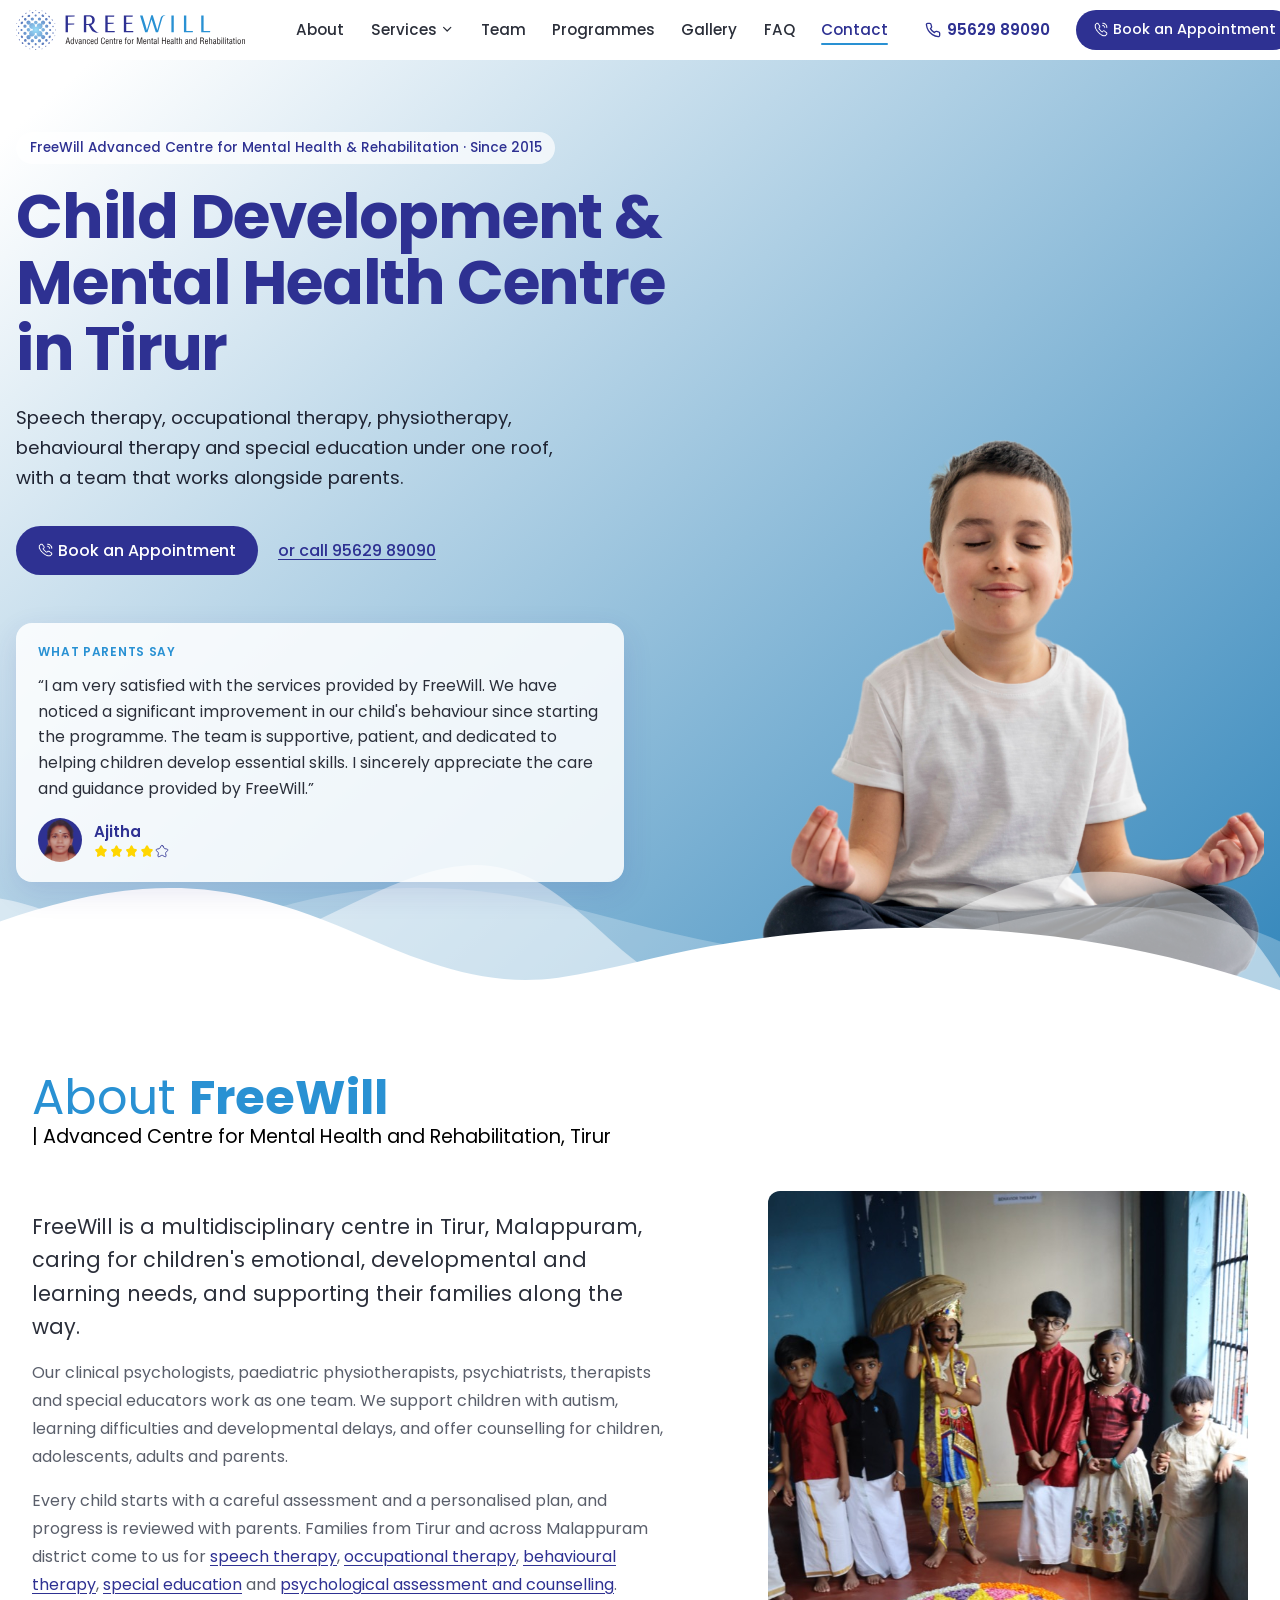
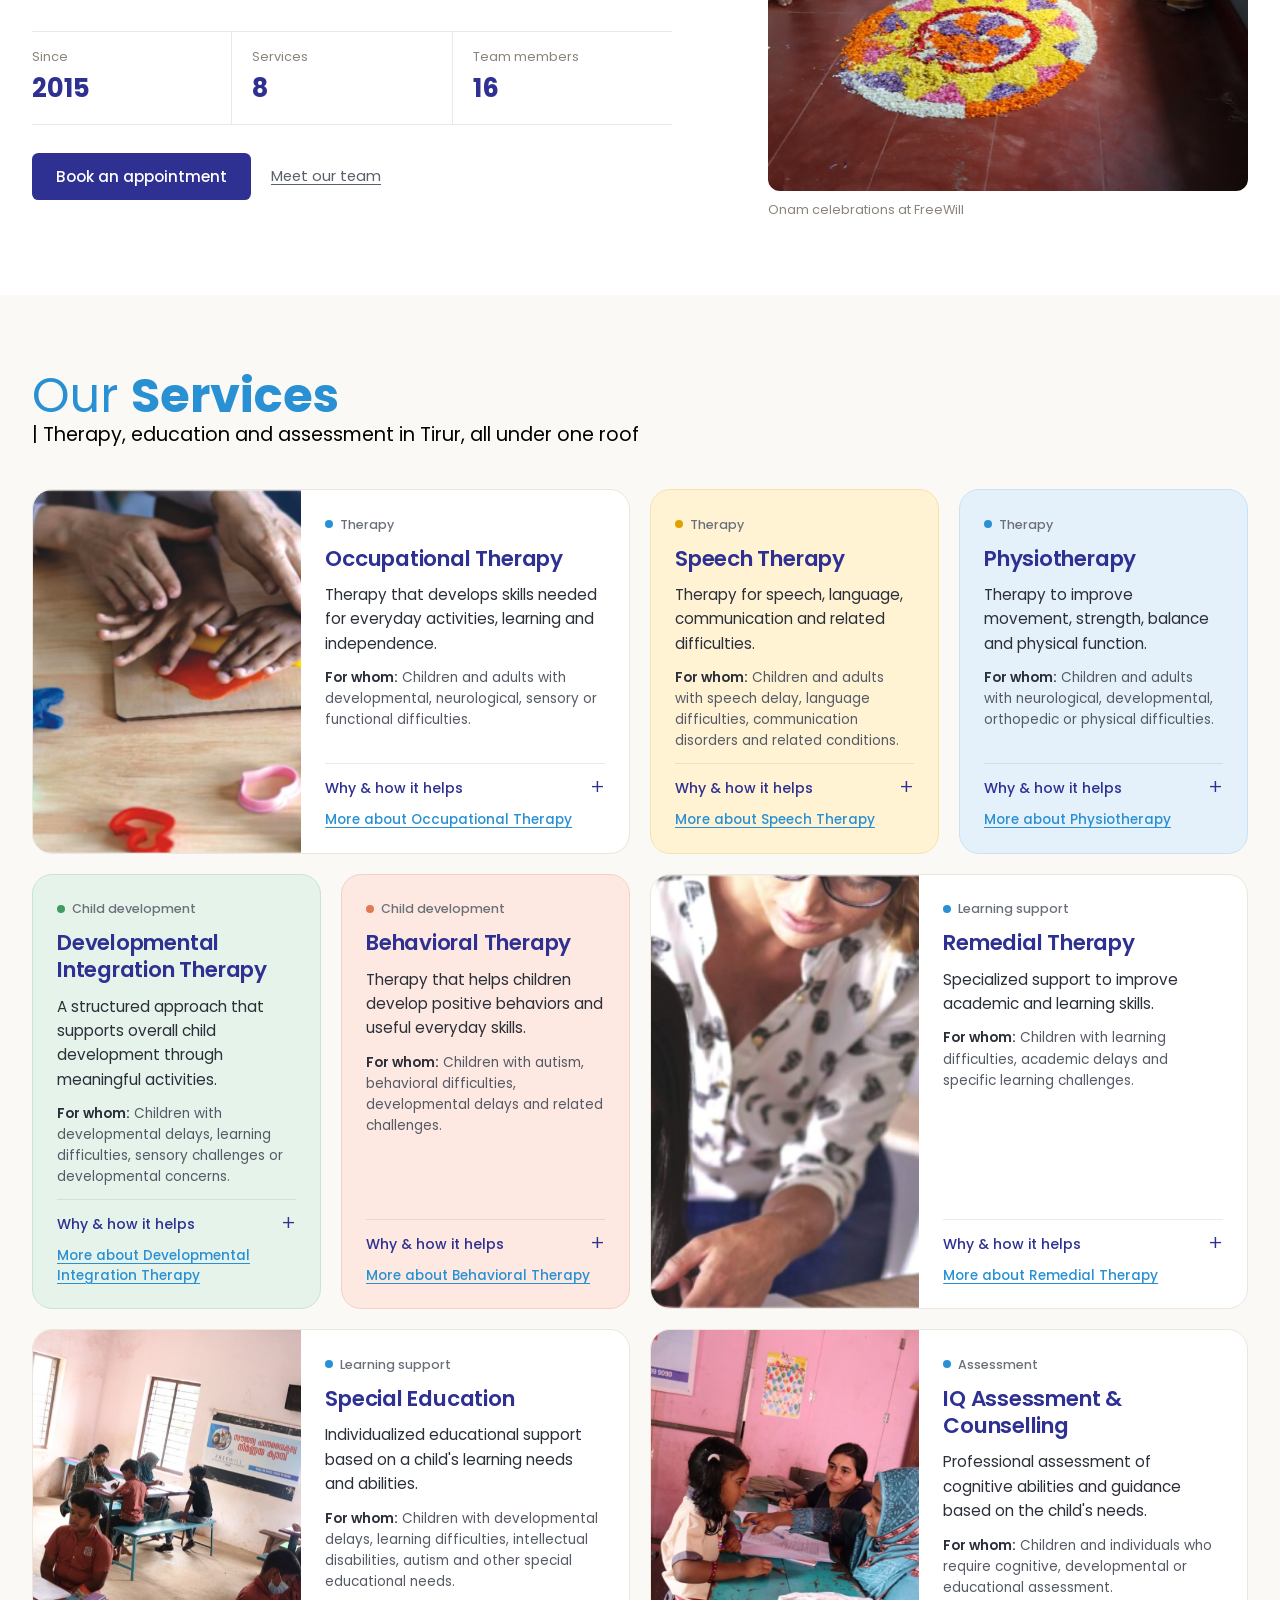
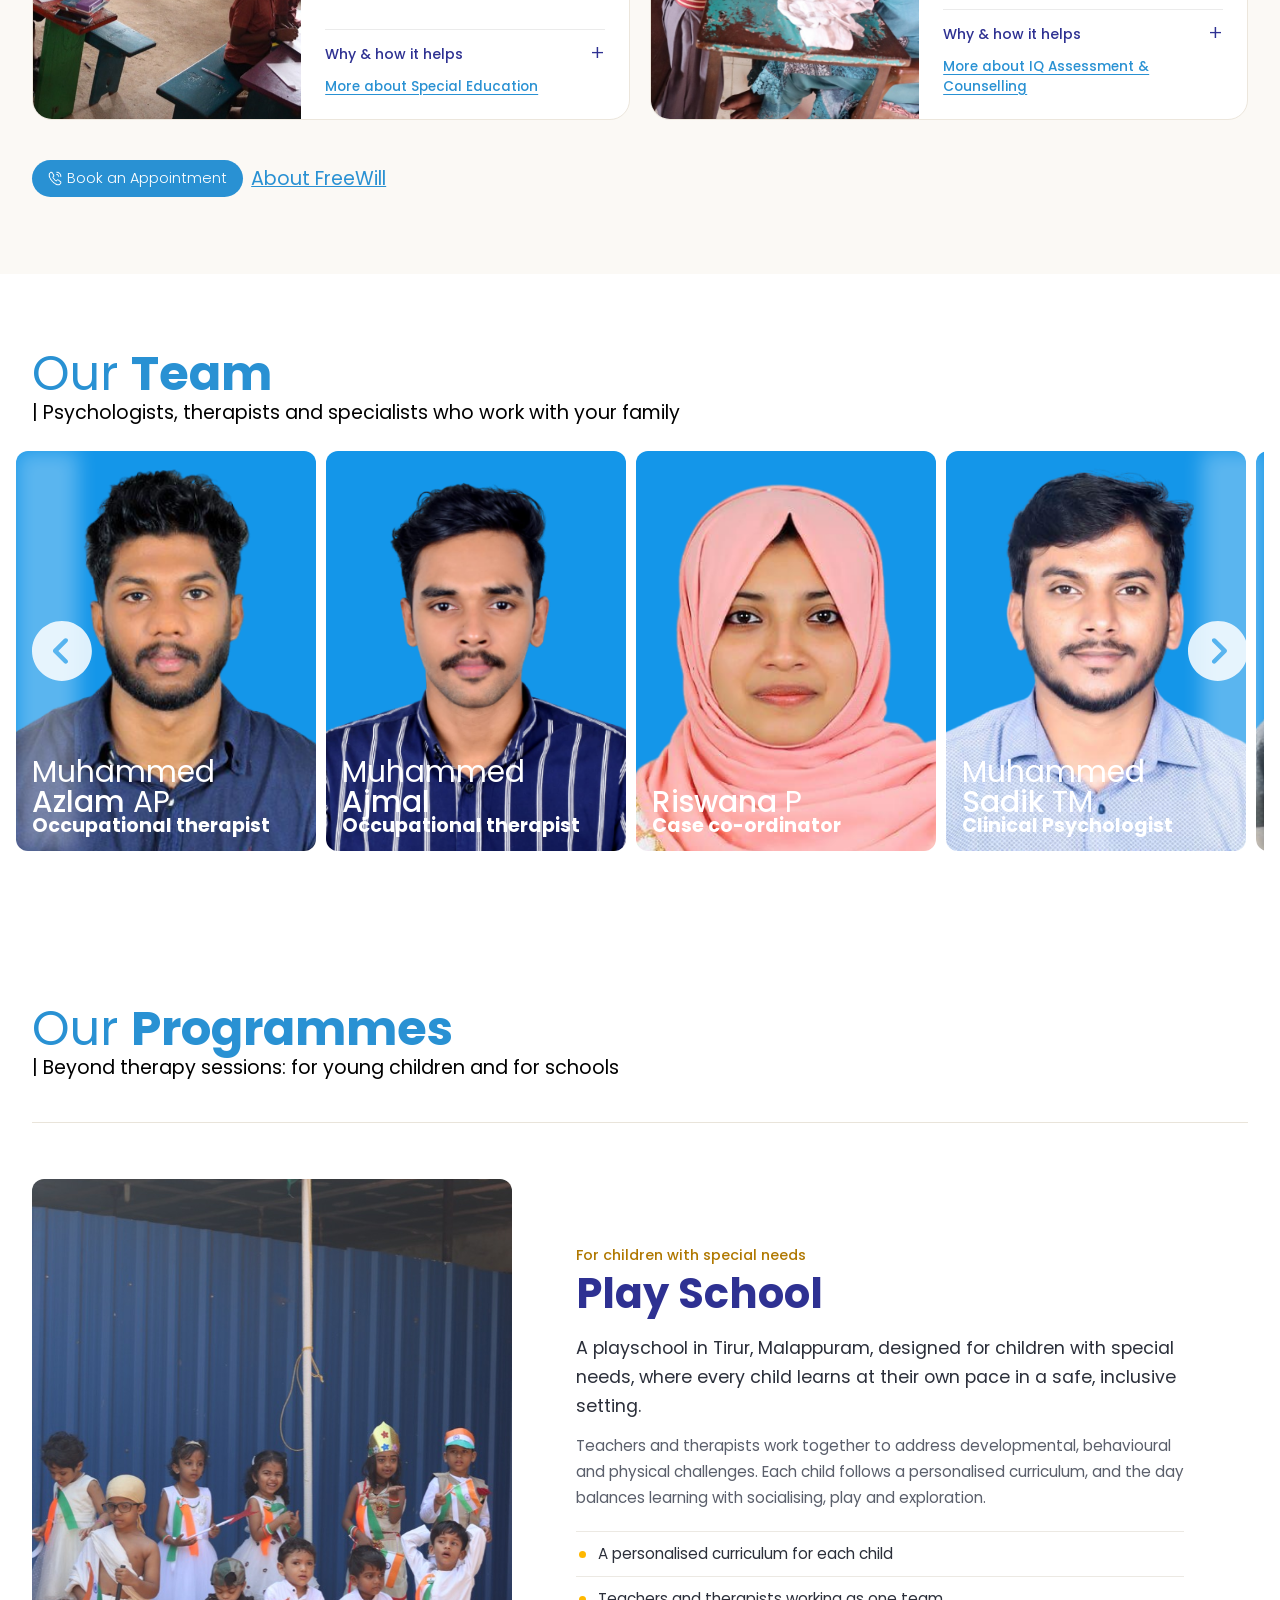
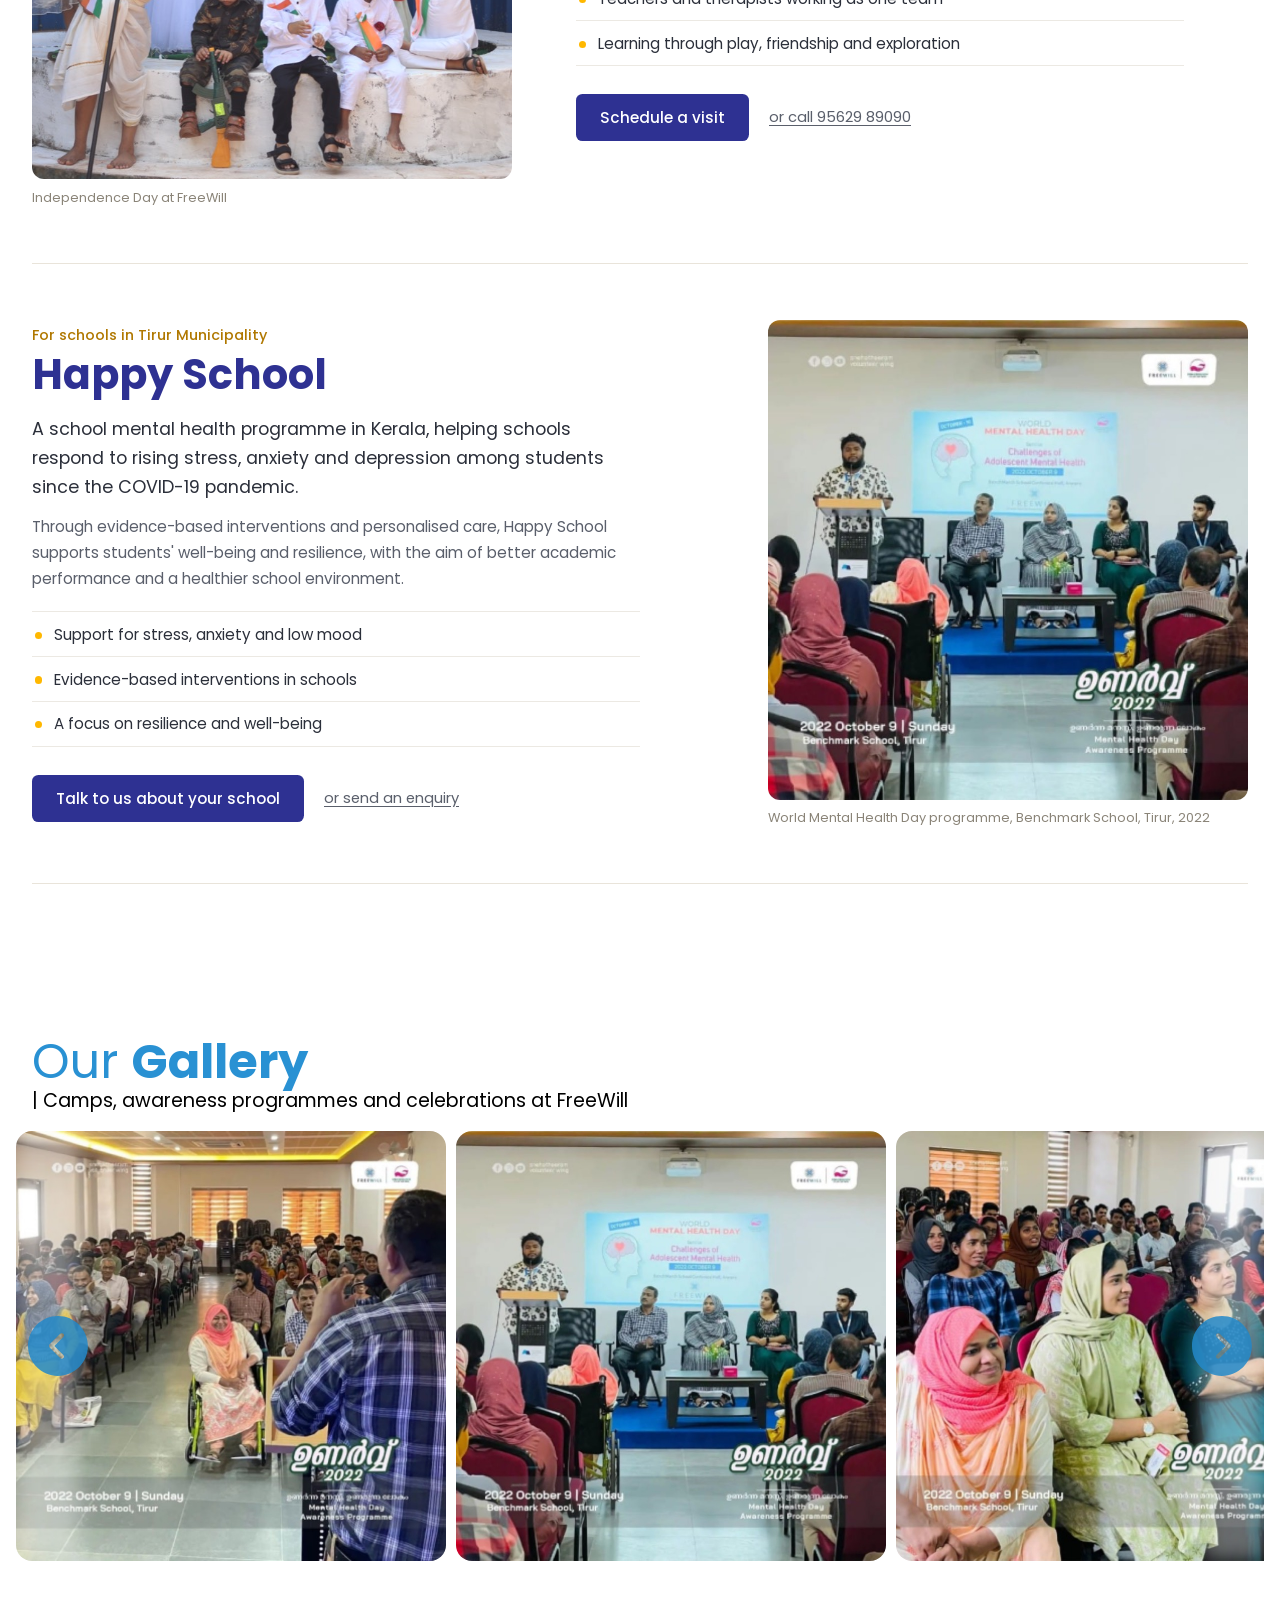
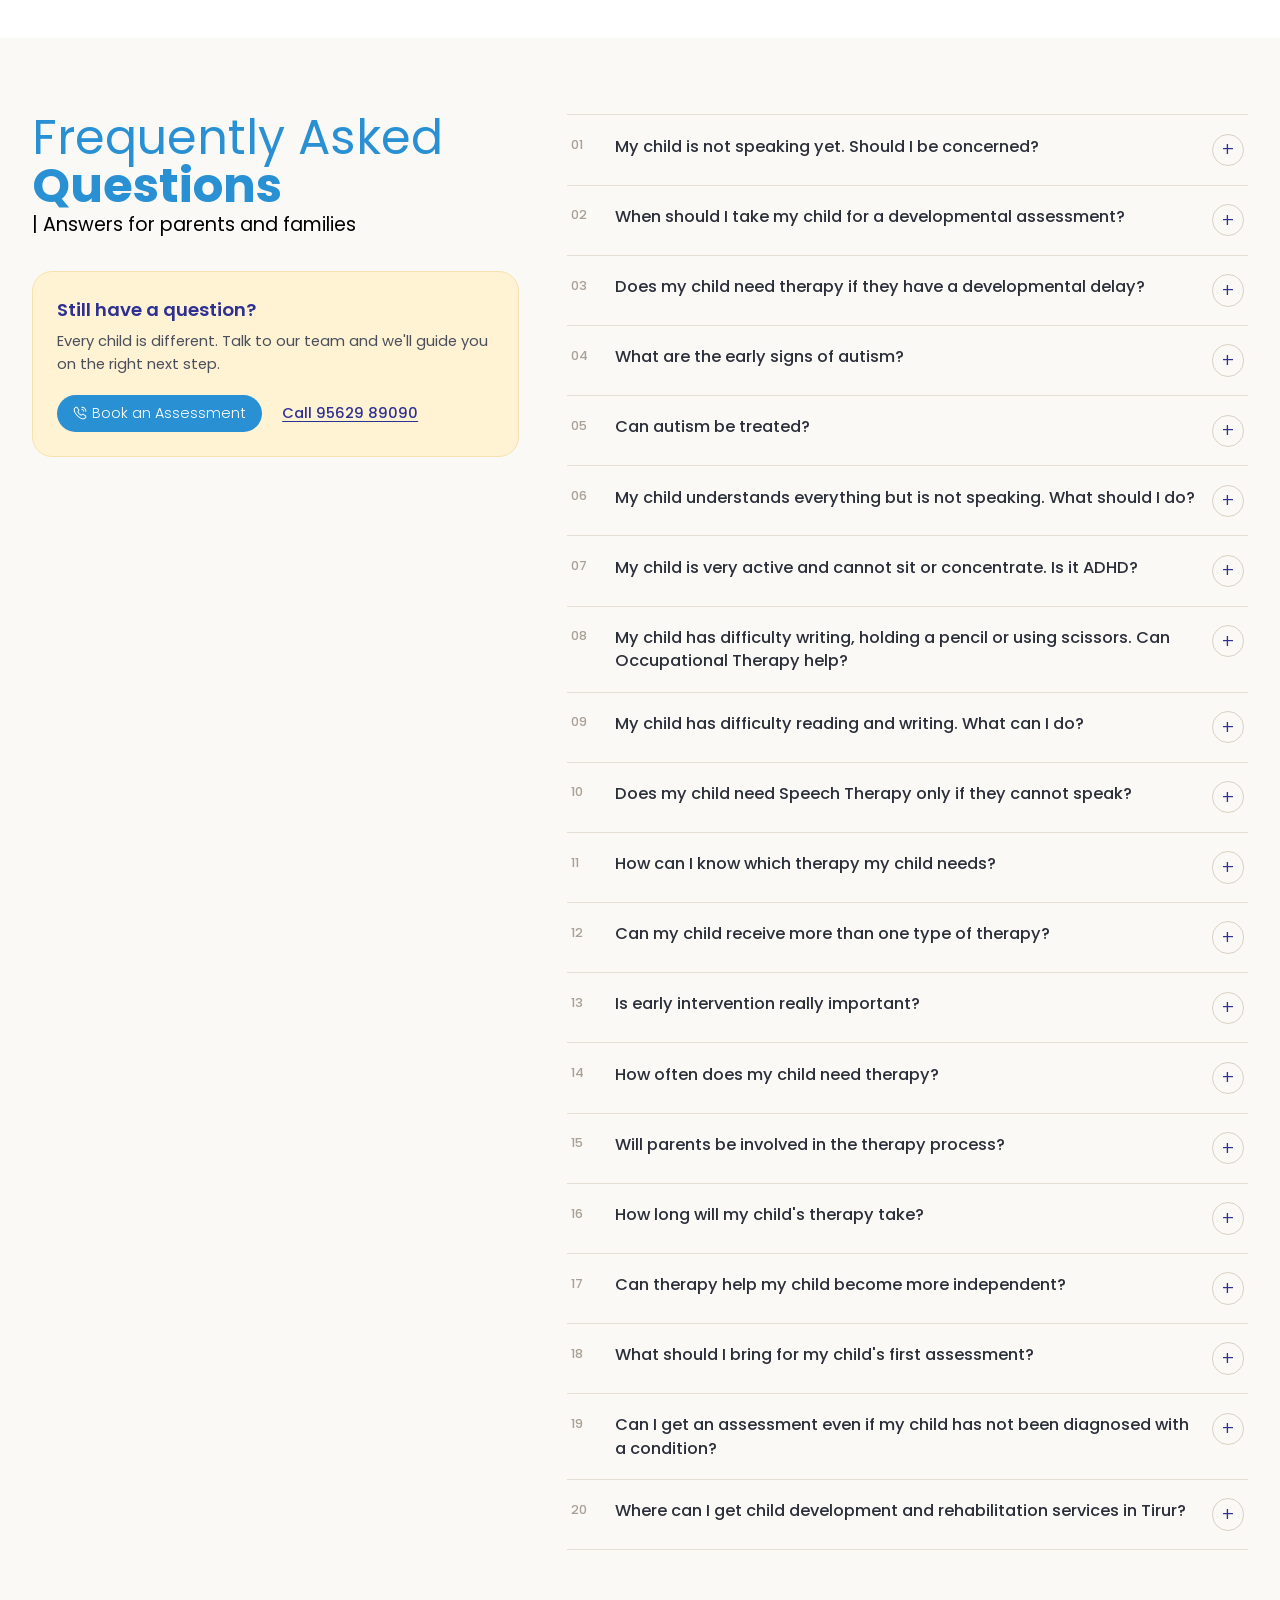
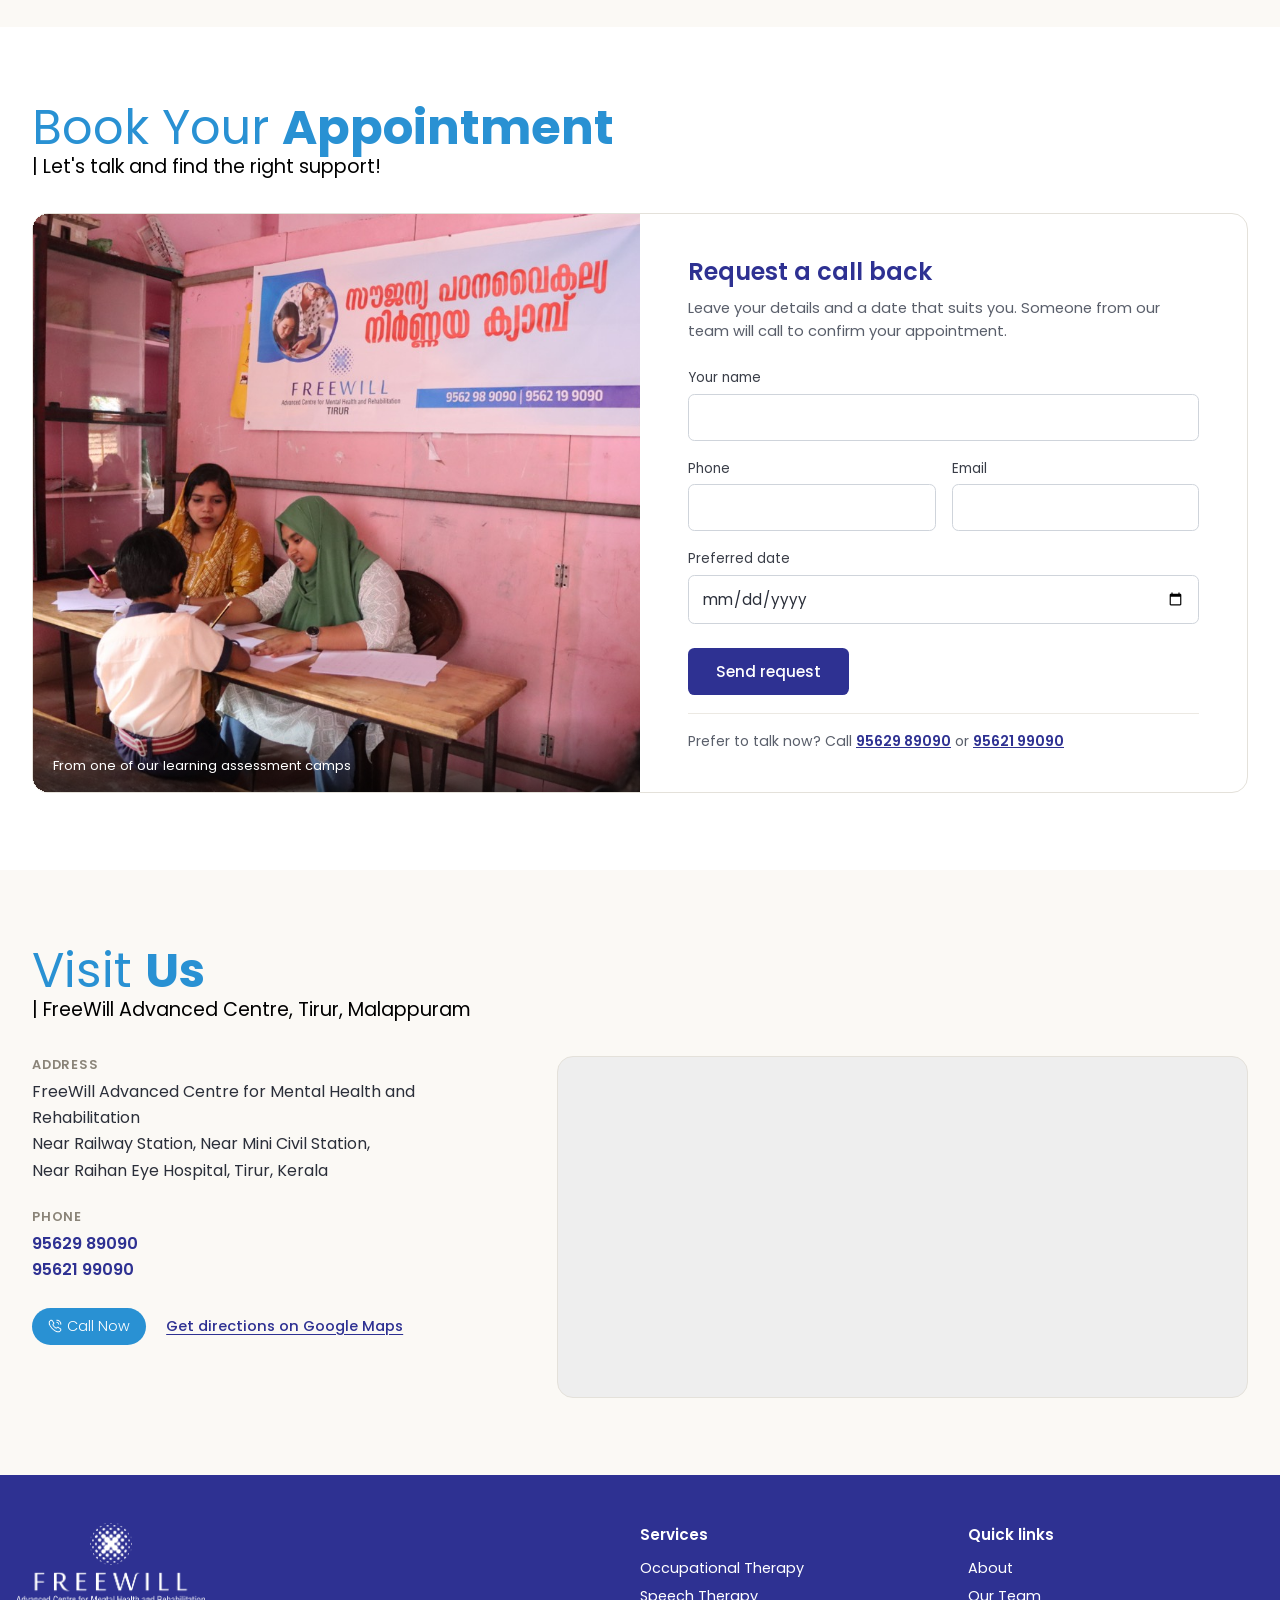
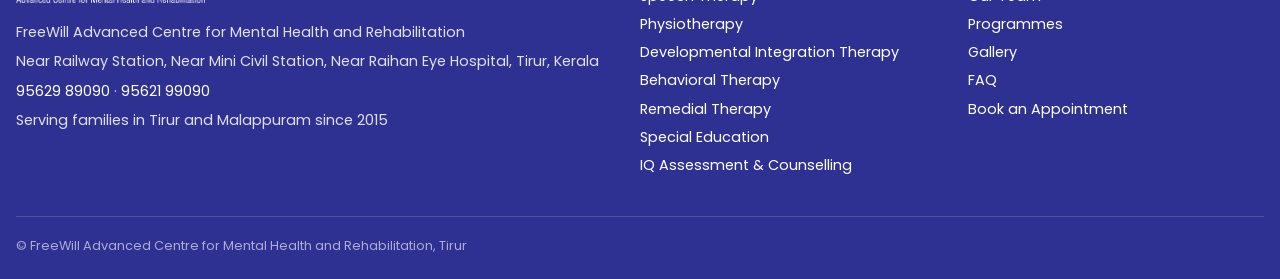
==== commit e484b199: "update deisng" ====
--- a/index.html
+++ b/index.html
@@ -3,148 +3,416 @@
 <head>
     <meta charset="UTF-8">
     <meta name="viewport" content="width=device-width, initial-scale=1.0">
+
+    <!-- ===== SEO: Title & Meta ===== -->
+    <title>Child Development &amp; Mental Health Centre in Tirur | FreeWill</title>
+    <meta name="description" content="FreeWill Advanced Centre, Tirur: speech therapy, occupational therapy, physiotherapy, behavioural therapy, special education and counselling for children and families since 2015.">
+    <meta name="robots" content="index, follow, max-image-preview:large">
+    <link rel="canonical" href="https://freewillorg.com/">
     <meta name="theme-color" content="#2E3192">
-    <meta name="author" content="FreeWill Advanced Centre for Mental Health and Rehabilitation">
-
-    <!-- ===== SEO: Title & Meta ===== -->
-    <title>FreeWill Advanced Centre for Mental Health & Rehabilitation | Tirur, Kerala</title>
-    <meta name="description" content="FreeWill Advanced Centre in Tirur, Kerala provides child development, mental health and rehabilitation services including occupational therapy, speech therapy, physiotherapy, behavioural therapy, special education and autism support.">
-    <!-- Google does not use the keywords meta tag for rankings; omitted intentionally. -->
-    <meta name="robots" content="index, follow">
-    <link rel="canonical" href="https://freewillorg.com/">
+    <meta name="geo.region" content="IN-KL">
+    <meta name="geo.placename" content="Tirur, Malappuram, Kerala">
 
     <!-- ===== SEO: Open Graph / Social Sharing ===== -->
     <meta property="og:type" content="website">
-    <meta property="og:title" content="FreeWill Advanced Centre for Mental Health & Rehabilitation | Tirur, Kerala">
-    <meta property="og:description" content="FreeWill Advanced Centre in Tirur, Kerala provides child development, mental health and rehabilitation services including occupational therapy, speech therapy, physiotherapy, behavioural therapy, special education and autism support.">
+    <meta property="og:site_name" content="FreeWill Advanced Centre for Mental Health &amp; Rehabilitation">
+    <meta property="og:locale" content="en_IN">
+    <meta property="og:title" content="Child Development &amp; Mental Health Centre in Tirur | FreeWill">
+    <meta property="og:description" content="Speech therapy, occupational therapy, physiotherapy, behavioural therapy, special education and counselling in Tirur, Malappuram. Book an assessment today.">
+    <meta property="og:url" content="https://freewillorg.com/">
     <meta property="og:image" content="https://freewillorg.com/assets/og-image.jpg">
-    <meta property="og:image:alt" content="FreeWill Advanced Centre for Mental Health and Rehabilitation in Tirur, Kerala">
-    <meta property="og:site_name" content="FreeWill Advanced Centre for Mental Health and Rehabilitation">
-    <meta property="og:locale" content="en_IN">
-    <meta property="og:url" content="https://freewillorg.com/">
+    <meta property="og:image:width" content="1200">
+    <meta property="og:image:height" content="630">
+    <meta property="og:image:alt" content="FreeWill team assessing a child at a learning assessment camp in Tirur">
     <meta name="twitter:card" content="summary_large_image">
-    <meta name="twitter:title" content="FreeWill Advanced Centre for Mental Health & Rehabilitation | Tirur, Kerala">
-    <meta name="twitter:description" content="Child development, mental health and rehabilitation services in Tirur, Kerala, including occupational therapy, speech therapy, physiotherapy, behavioural therapy and special education.">
+    <meta name="twitter:title" content="Child Development &amp; Mental Health Centre in Tirur | FreeWill">
+    <meta name="twitter:description" content="Speech therapy, occupational therapy, physiotherapy, behavioural therapy, special education and counselling in Tirur, Malappuram.">
     <meta name="twitter:image" content="https://freewillorg.com/assets/og-image.jpg">
 
     <link rel="icon" href="assets/icon.png" type="image/png">
 
+    <!-- fonts: preconnect + link instead of a CSS @import, so they start loading sooner -->
+    <link rel="preconnect" href="https://fonts.googleapis.com">
+    <link rel="preconnect" href="https://fonts.gstatic.com" crossorigin>
+    <link rel="stylesheet" href="https://fonts.googleapis.com/css2?family=Poppins:wght@300;400;500;600;700;800&amp;display=swap">
     <link rel="preload" as="image" href="assets/kid-desk.png">
+
     <link rel="stylesheet" href="style.css">
 
-    <!-- ===== SEO: LocalBusiness Structured Data ===== -->
+    <!-- ===== SEO: MedicalClinic Structured Data (add openingHoursSpecification once hours are confirmed) ===== -->
     <script type="application/ld+json">
-    {
-      "@context": "https://schema.org",
-      "@type": "MedicalClinic",
-      "@id": "https://freewillorg.com/#medicalclinic",
-      "name": "FreeWill Advanced Centre for Mental Health and Rehabilitation",
-      "url": "https://freewillorg.com/",
-      "logo": "https://freewillorg.com/assets/logo-1.svg",
-      "image": "https://freewillorg.com/assets/logo-1.svg",
-      "telephone": [
-        "+919562989090",
-        "+919562199090"
-      ],
-      "foundingDate": "2015",
-      "address": {
-        "@type": "PostalAddress",
-        "streetAddress": "Near Railway Station, Near Mini Civil Station, Near Raihan Eye Hospital",
-        "addressLocality": "Tirur",
-        "addressRegion": "Kerala",
-        "addressCountry": "IN"
-      },
-      "medicalSpecialty": [
-        "Autism",
-        "Speech Therapy",
-        "Occupational Therapy",
-        "Physiotherapy",
-        "Behavioral Therapy",
-        "Special Education"
-      ]
+{
+  "@context": "https://schema.org",
+  "@type": "MedicalClinic",
+  "@id": "https://freewillorg.com/#clinic",
+  "name": "FreeWill Advanced Centre for Mental Health and Rehabilitation",
+  "alternateName": "FreeWill",
+  "description": "Multidisciplinary child development, mental health and rehabilitation centre in Tirur, Malappuram, Kerala.",
+  "url": "https://freewillorg.com/",
+  "logo": "https://freewillorg.com/assets/logo-1.svg",
+  "image": "https://freewillorg.com/assets/og-image.jpg",
+  "telephone": [
+    "+919562989090",
+    "+919562199090"
+  ],
+  "address": {
+    "@type": "PostalAddress",
+    "streetAddress": "Near Railway Station, Near Mini Civil Station, Near Raihan Eye Hospital",
+    "addressLocality": "Tirur",
+    "addressRegion": "Kerala",
+    "addressCountry": "IN"
+  },
+  "areaServed": [
+    {
+      "@type": "City",
+      "name": "Tirur"
+    },
+    {
+      "@type": "AdministrativeArea",
+      "name": "Malappuram"
+    },
+    {
+      "@type": "State",
+      "name": "Kerala"
     }
+  ],
+  "foundingDate": "2015",
+  "medicalSpecialty": [
+    "Pediatric",
+    "Psychiatric",
+    "SpeechPathology",
+    "PhysicalTherapy"
+  ],
+  "availableService": [
+    {
+      "@type": "MedicalTherapy",
+      "name": "Occupational Therapy",
+      "url": "https://freewillorg.com/services/occupational-therapy.html"
+    },
+    {
+      "@type": "MedicalTherapy",
+      "name": "Speech Therapy",
+      "url": "https://freewillorg.com/services/speech-therapy.html"
+    },
+    {
+      "@type": "MedicalTherapy",
+      "name": "Physiotherapy",
+      "url": "https://freewillorg.com/services/physiotherapy.html"
+    },
+    {
+      "@type": "MedicalTherapy",
+      "name": "Developmental Integration Therapy",
+      "url": "https://freewillorg.com/services/developmental-integration-therapy.html"
+    },
+    {
+      "@type": "MedicalTherapy",
+      "name": "Behavioral Therapy",
+      "url": "https://freewillorg.com/services/behavioral-therapy.html"
+    },
+    {
+      "@type": "MedicalTherapy",
+      "name": "Remedial Therapy",
+      "url": "https://freewillorg.com/services/remedial-therapy.html"
+    },
+    {
+      "@type": "MedicalTherapy",
+      "name": "Special Education",
+      "url": "https://freewillorg.com/services/special-education.html"
+    },
+    {
+      "@type": "MedicalTherapy",
+      "name": "IQ Assessment & Counselling",
+      "url": "https://freewillorg.com/services/iq-assessment-counselling.html"
+    }
+  ],
+  "knowsAbout": [
+    "Autism",
+    "ADHD",
+    "Speech delay",
+    "Learning disabilities",
+    "Developmental delay",
+    "Child mental health"
+  ]
+}
+    </script>
+    <!-- ===== SEO: WebSite Structured Data ===== -->
+    <script type="application/ld+json">
+{
+  "@context": "https://schema.org",
+  "@type": "WebSite",
+  "@id": "https://freewillorg.com/#website",
+  "url": "https://freewillorg.com/",
+  "name": "FreeWill Advanced Centre for Mental Health and Rehabilitation",
+  "publisher": {
+    "@id": "https://freewillorg.com/#clinic"
+  },
+  "inLanguage": "en-IN"
+}
+    </script>
+    <!-- ===== SEO: FAQ Structured Data ===== -->
+    <script type="application/ld+json">
+{
+  "@context": "https://schema.org",
+  "@type": "FAQPage",
+  "mainEntity": [
+    {
+      "@type": "Question",
+      "name": "My child is not speaking yet. Should I be concerned?",
+      "acceptedAnswer": {
+        "@type": "Answer",
+        "text": "Every child develops at their own pace, but delayed speech can sometimes indicate an underlying developmental difficulty. An early assessment can help identify the reason and guide appropriate intervention."
+      }
+    },
+    {
+      "@type": "Question",
+      "name": "When should I take my child for a developmental assessment?",
+      "acceptedAnswer": {
+        "@type": "Answer",
+        "text": "If you notice delays in speech, movement, learning, attention, social interaction, play or daily activities, it is better to seek an assessment early rather than wait."
+      }
+    },
+    {
+      "@type": "Question",
+      "name": "Does my child need therapy if they have a developmental delay?",
+      "acceptedAnswer": {
+        "@type": "Answer",
+        "text": "Therapy may help your child develop important skills and become more independent. The type and frequency of therapy depend on the child's individual needs."
+      }
+    },
+    {
+      "@type": "Question",
+      "name": "What are the early signs of autism?",
+      "acceptedAnswer": {
+        "@type": "Answer",
+        "text": "Possible signs include limited eye contact, delayed speech, reduced response to name, repetitive behaviors, difficulty with social interaction, unusual sensory responses or limited interest in social play. An assessment is needed for proper understanding."
+      }
+    },
+    {
+      "@type": "Question",
+      "name": "Can autism be treated?",
+      "acceptedAnswer": {
+        "@type": "Answer",
+        "text": "Autism is a neurodevelopmental condition, not an illness that can simply be \"cured.\" However, early and individualized intervention can help children develop communication, social, behavioral, learning and daily living skills."
+      }
+    },
+    {
+      "@type": "Question",
+      "name": "My child understands everything but is not speaking. What should I do?",
+      "acceptedAnswer": {
+        "@type": "Answer",
+        "text": "Good understanding is encouraging, but delayed expressive speech still deserves attention. A speech and developmental assessment can help identify your child's communication needs."
+      }
+    },
+    {
+      "@type": "Question",
+      "name": "My child is very active and cannot sit or concentrate. Is it ADHD?",
+      "acceptedAnswer": {
+        "@type": "Answer",
+        "text": "High activity levels or difficulty concentrating do not automatically mean ADHD. A proper developmental assessment is needed to understand the cause."
+      }
+    },
+    {
+      "@type": "Question",
+      "name": "My child has difficulty writing, holding a pencil or using scissors. Can Occupational Therapy help?",
+      "acceptedAnswer": {
+        "@type": "Answer",
+        "text": "Yes. Occupational Therapy can work on fine motor skills, hand strength, coordination, visual-motor skills, handwriting and other skills needed for school and daily activities."
+      }
+    },
+    {
+      "@type": "Question",
+      "name": "My child has difficulty reading and writing. What can I do?",
+      "acceptedAnswer": {
+        "@type": "Answer",
+        "text": "Learning difficulties can have different causes. Assessment can help identify the child's specific difficulties, after which remedial therapy or special education can provide targeted support."
+      }
+    },
+    {
+      "@type": "Question",
+      "name": "Does my child need Speech Therapy only if they cannot speak?",
+      "acceptedAnswer": {
+        "@type": "Answer",
+        "text": "No. Speech Therapy can also help with language understanding, pronunciation, fluency, social communication, voice and other communication difficulties."
+      }
+    },
+    {
+      "@type": "Question",
+      "name": "How can I know which therapy my child needs?",
+      "acceptedAnswer": {
+        "@type": "Answer",
+        "text": "You do not have to decide this yourself. A professional assessment can help identify your child's strengths, difficulties and appropriate therapy needs."
+      }
+    },
+    {
+      "@type": "Question",
+      "name": "Can my child receive more than one type of therapy?",
+      "acceptedAnswer": {
+        "@type": "Answer",
+        "text": "Yes. Some children benefit from a combination of therapies such as Occupational Therapy, Speech Therapy, Physiotherapy, Behavioral Therapy, Remedial Therapy or Special Education."
+      }
+    },
+    {
+      "@type": "Question",
+      "name": "Is early intervention really important?",
+      "acceptedAnswer": {
+        "@type": "Answer",
+        "text": "Yes. Identifying developmental difficulties early allows appropriate support to begin sooner and gives the child more opportunities to develop important skills."
+      }
+    },
+    {
+      "@type": "Question",
+      "name": "How often does my child need therapy?",
+      "acceptedAnswer": {
+        "@type": "Answer",
+        "text": "Therapy frequency depends on the child's needs, goals, age, condition and progress. The therapist will recommend an individualized schedule after assessment."
+      }
+    },
+    {
+      "@type": "Question",
+      "name": "Will parents be involved in the therapy process?",
+      "acceptedAnswer": {
+        "@type": "Answer",
+        "text": "Yes. Parent involvement is an important part of successful intervention. Therapists can guide parents on activities and strategies that can be continued at home."
+      }
+    },
+    {
+      "@type": "Question",
+      "name": "How long will my child's therapy take?",
+      "acceptedAnswer": {
+        "@type": "Answer",
+        "text": "There is no fixed duration. Progress depends on the child's condition, individual needs, consistency of therapy and home support. Goals are reviewed regularly."
+      }
+    },
+    {
+      "@type": "Question",
+      "name": "Can therapy help my child become more independent?",
+      "acceptedAnswer": {
+        "@type": "Answer",
+        "text": "Yes. Therapy can focus on practical skills such as dressing, feeding, writing, communication, play, learning, mobility and other daily activities according to the child's needs."
+      }
+    },
+    {
+      "@type": "Question",
+      "name": "What should I bring for my child's first assessment?",
+      "acceptedAnswer": {
+        "@type": "Answer",
+        "text": "Bring any previous medical or therapy reports, school records or assessment reports if available. Most importantly, share your concerns and observations about your child's development."
+      }
+    },
+    {
+      "@type": "Question",
+      "name": "Can I get an assessment even if my child has not been diagnosed with a condition?",
+      "acceptedAnswer": {
+        "@type": "Answer",
+        "text": "Yes. You do not need to have a diagnosis before seeking an assessment. Developmental concerns themselves are a valid reason to seek professional guidance."
+      }
+    },
+    {
+      "@type": "Question",
+      "name": "Where can I get child development and rehabilitation services in Tirur?",
+      "acceptedAnswer": {
+        "@type": "Answer",
+        "text": "Freewill Advanced Centre for Mental Health & Rehabilitation provides multidisciplinary child development and rehabilitation services, including Occupational Therapy, Speech Therapy, Physiotherapy, Behavioral Therapy, Remedial Therapy and Special Education."
+      }
+    }
+  ]
+}
     </script>
 </head>
 <body>
-    <noscript>
-        <p style="padding:1rem;text-align:center;">
-            JavaScript is disabled. You can still browse our services and contact FreeWill Advanced Centre by phone.
-        </p>
-    </noscript>
 
     
 
+    <!-- ----------NAVIGATION_BAR---------- -->
+    <header class="siteHeader">
+        <nav class="navCont" aria-label="Main">
+            <a class="logo" href="#hero" aria-label="FreeWill home">
+                <img src="assets/logo-1.svg" alt="FreeWill Advanced Centre for Mental Health and Rehabilitation logo" class="headerLogo">
+            </a>
+
+            <div class="links" id="navLinks">
+                <a href="#about" class="link">About</a>
+
+                <div class="navDrop">
+                    <a href="#services" class="link navDropToggle">
+                        Services
+                        <svg class="navChevron" viewBox="0 0 24 24" fill="none" stroke="currentColor" stroke-width="2" stroke-linecap="round" stroke-linejoin="round" aria-hidden="true"><polyline points="6 9 12 15 18 9"/></svg>
+                    </a>
+                    <div class="navDropMenu">
+                            <a class="navDropItem" href="services/occupational-therapy.html">Occupational Therapy</a>
+                            <a class="navDropItem" href="services/speech-therapy.html">Speech Therapy</a>
+                            <a class="navDropItem" href="services/physiotherapy.html">Physiotherapy</a>
+                            <a class="navDropItem" href="services/developmental-integration-therapy.html">Developmental Integration Therapy</a>
+                            <a class="navDropItem" href="services/behavioral-therapy.html">Behavioral Therapy</a>
+                            <a class="navDropItem" href="services/remedial-therapy.html">Remedial Therapy</a>
+                            <a class="navDropItem" href="services/special-education.html">Special Education</a>
+                            <a class="navDropItem" href="services/iq-assessment-counselling.html">IQ Assessment &amp; Counselling</a>
+                        <a class="navDropAll" href="#services">View all services</a>
+                    </div>
+                </div>
+
+                <a href="#team" class="link">Team</a>
+                <a href="#programmes" class="link">Programmes</a>
+                <a href="#gallery" class="link">Gallery</a>
+                <a href="#faq" class="link">FAQ</a>
+                <a href="#contact" class="link">Contact</a>
+
+                <div class="navMobileActions">
+                    <a class="navMobileCall" href="tel:+919562989090"><svg viewBox="0 0 24 24" fill="none" stroke="currentColor" stroke-width="2" stroke-linecap="round" stroke-linejoin="round" aria-hidden="true"><path d="M22 16.92v3a2 2 0 0 1-2.18 2 19.79 19.79 0 0 1-8.63-3.07 19.5 19.5 0 0 1-6-6 19.79 19.79 0 0 1-3.07-8.67A2 2 0 0 1 4.11 2h3a2 2 0 0 1 2 1.72c.13.96.36 1.9.7 2.81a2 2 0 0 1-.45 2.11L8.09 9.91a16 16 0 0 0 6 6l1.27-1.27a2 2 0 0 1 2.11-.45c.91.34 1.85.57 2.81.7A2 2 0 0 1 22 16.92z"/></svg> Call 95629 89090</a>
+                    <a class="navMobileBook" href="#appointment">Book an Appointment</a>
+                </div>
+            </div>
+
+            <a class="headerCall" href="tel:+919562989090" aria-label="Call FreeWill on 95629 89090">
+                <svg viewBox="0 0 24 24" fill="none" stroke="currentColor" stroke-width="2" stroke-linecap="round" stroke-linejoin="round" aria-hidden="true"><path d="M22 16.92v3a2 2 0 0 1-2.18 2 19.79 19.79 0 0 1-8.63-3.07 19.5 19.5 0 0 1-6-6 19.79 19.79 0 0 1-3.07-8.67A2 2 0 0 1 4.11 2h3a2 2 0 0 1 2 1.72c.13.96.36 1.9.7 2.81a2 2 0 0 1-.45 2.11L8.09 9.91a16 16 0 0 0 6 6l1.27-1.27a2 2 0 0 1 2.11-.45c.91.34 1.85.57 2.81.7A2 2 0 0 1 22 16.92z"/></svg>
+                95629 89090
+            </a>
+
+            <a class="btn appnmntSimpleBtn headerBtn" href="#appointment">
+                <img src="assets/callcalling.png" alt="">
+                <p>Book an Appointment</p>
+            </a>
+
+            <button class="menuBtn" type="button" aria-label="Open menu" aria-expanded="false" aria-controls="navLinks">
+                <span></span><span></span><span></span>
+            </button>
+        </nav>
+        <div class="navBackdrop" hidden></div>
+    </header>
+
     <main>
-        
 
         <!-- ------------HERO_SECTION------------ -->
         <section id="hero">
-            <header>
-                <!-- ----------NAVIGATION_BAR---------- -->
-                <nav aria-label="Primary navigation">
-                    <div class="navCont">
-                        <div class="logo">
-                            <img src="assets/logo-1.svg" alt="FreeWill Advanced Centre for Mental Health and Rehabilitation logo" class="headerLogo" >
-                        </div>
-                        
-                        <div class="links">
-                            <a href="#about" class="link">About</a>
-                            <a href="#services" class="link">Services</a>
-                            <a href="#team" class="link">Team</a>
-                            <a href="#programmes" class="link">Programmes</a>
-                            <a href="#gallery" class="link">Gallery</a>
-                            <button type="button" aria-label="Book an appointment" class="btn appnmntSimpleBtn linkBtn " onClick="document.getElementById('appointment').scrollIntoView();">
-                                <img src="assets/call2.png" alt="Book Appointment" loading="lazy" decoding="async" >
-                                <p>Book an Appointment</p>
-                            </button>
-                        </div>
-                        
-                        <button type="button" aria-label="Book an appointment" class="btn appnmntSimpleBtn headerBtn " onClick="document.getElementById('appointment').scrollIntoView();">
-                            <img src="assets/callcalling.png" alt="Book Appointment" loading="lazy" decoding="async" >
+
+
+            <div class="heroInner">
+
+                <div class="heroText">
+                    <p class="heroEyebrow">FreeWill Advanced Centre for Mental Health &amp; Rehabilitation &middot; Since 2015</p>
+
+                    <h1 class="heroTitle">Child Development &amp; Mental Health Centre in Tirur</h1>
+
+                    <p class="heroPara">Speech therapy, occupational therapy, physiotherapy, behavioural therapy and special education under one roof, with a team that works alongside parents.</p>
+
+                    <div class="heroActions">
+                        <a class="btn primaryBtn appnmntSimpleBtn heroBook" href="#appointment">
+                            <img src="assets/callcalling.png" alt="">
                             <p>Book an Appointment</p>
-                        </button>
-                        
-                        <div class="menu">
-                            <img class="toggImg" src="assets/menu.svg" alt="Open navigation menu" width="24" height="24">
-                        </div>
-
-                        
-                    </div>
-                </nav>
-            </header>
-
-
-            <div class="heroContent">
-                <div class="heroCont">
-                    
-                    <div class="heroLogo">
-                        <img src="assets/logo-1.svg" alt="FreeWill Advanced Centre logo" height="100%">
-                    </div>
-                    
-                    <h1 class="title primaryText heroTitle">
-                        Advanced Centre for Mental Health and Rehabilitation in Tirur, Kerala
-                    </h1>
-                    
-                    <p class="para primaryNavyText heroPara">
-                        Empowering Lives, Transforming Minds:
-                    </p>
-                    
-                    <div class="buttons heroButtons">
-                        <button class="btn primaryBtn appnmntSimpleBtn" onClick="document.getElementById('appointment').scrollIntoView();" style="background-color: #2E3192;">
-                            <img src="assets/callcalling.png" alt="Book Appointment" loading="lazy" decoding="async" >
-                            <p class="para">Book an Appointment</p>
-                        </button>
-                        <a href="#about" class="primaryNavyText para">About FreeWill</a>
-                    </div>
-                
-                    <div class="testimonial">
-                        <div class="swiper" id="swiper-1">
-                            <div class="swiper-wrapper">
+                        </a>
+                        <a class="heroCall" href="tel:+919562989090">or call 95629 89090</a>
+                    </div>
+
+                    <div class="heroReviews">
+                        <p class="heroReviewsLabel">What parents say</p>
+                        <div class="testimonial">
+                            <div class="swiper" id="swiper-1">
+                                <div class="swiper-wrapper">
                                 
                                 <div class="swiper-slide">
                                     <div class="testimonialCont">
                                         <div class="testimonialPhoto" style="background-image: url(assets/test2.png);" role="img" aria-label="Photo of Ajitha, parent testimonial">
-                                            <!-- <img src="assets/My project (18).png" alt="photo" loading="lazy" decoding="async" > -->
+                                            <!-- <img src="assets/My project (18).png" alt="photo" > -->
                                         </div>
                                         <div class="testimonialDetails">
                                             <p class="name primaryNavyText titleBold">Ajitha</p>
@@ -155,9 +423,9 @@
                                                 <img src="assets/star-coloured.svg" alt="">
                                                 <img src="assets/star-not-colored.svg" alt="">
                                             </div>
-                                            <p class="testimonialPara primaryNavyText para">
-                                                “I am too much satisfied about service of Freewill, because there is lot of improvement in my child's behaviour”
-                                            </p>
+                                            <blockquote class="testimonialPara primaryNavyText para">
+                                                “I am very satisfied with the services provided by FreeWill. We have noticed a significant improvement in our child's behaviour since starting the programme. The team is supportive, patient, and dedicated to helping children develop essential skills. I sincerely appreciate the care and guidance provided by FreeWill.”
+                                            </blockquote>
                                         </div>
                                     </div>
                                 </div>
@@ -165,7 +433,7 @@
                                 <div class="swiper-slide">
                                     <div class="testimonialCont">
                                         <div class="testimonialPhoto" style="background-image: url(assets/test1.png);" role="img" aria-label="Photo of Geetha K, parent testimonial">
-                                            <!-- <img src="assets/My project (18).png" alt="photo" loading="lazy" decoding="async" > -->
+                                            <!-- <img src="assets/My project (18).png" alt="photo" > -->
                                         </div>
                                         <div class="testimonialDetails">
                                             <p class="name primaryNavyText titleBold">Geetha K</p>
@@ -176,27 +444,42 @@
                                                 <img src="assets/star-coloured.svg" alt="">
                                                 <img src="assets/star-not-colored.svg" alt="">
                                             </div>
-                                            <p class="testimonialPara primaryNavyText para">
-                                                “FreeWill's compassion and dedication exceeded our expectations. 
-                                                They've brought remarkable progress and positive change to our family. 
-                                                Grateful beyond words.”
-                                            </p>
+                                            <blockquote class="testimonialPara primaryNavyText para">
+                                               “FreeWill's compassionate approach and dedicated care have exceeded our expectations. We have seen positive progress in our child's development and overall well-being. The team's continuous support and commitment have made a meaningful difference to our family. We are truly grateful for their care and guidance.”
+                                            </blockquote>
                                         </div>
                                     </div>
                                 </div>
-                                
-                                
-                                
-                            </div>
-                        </div>
-                    </div>
-
+
+                                <!-- ADD A NEW REVIEW: copy this block, use the person's real words, name and photo (with their permission), and remove the comment markers.
+                                <div class="swiper-slide">
+                                    <div class="testimonialCont">
+                                        <div class="testimonialPhoto" style="background-image: url(assets/REVIEWER_PHOTO.png);" role="img" aria-label="Photo of REVIEWER NAME, parent testimonial"></div>
+                                        <div class="testimonialDetails">
+                                            <p class="name primaryNavyText titleBold">REVIEWER NAME</p>
+                                            <div class="testimonialStars" role="img" aria-label="5 out of 5 stars">
+                                                <img src="assets/star-coloured.svg" alt="">
+                                                <img src="assets/star-coloured.svg" alt="">
+                                                <img src="assets/star-coloured.svg" alt="">
+                                                <img src="assets/star-coloured.svg" alt="">
+                                                <img src="assets/star-coloured.svg" alt="">
+                                            </div>
+                                            <blockquote class="testimonialPara primaryNavyText para">
+                                                “REVIEW TEXT”
+                                            </blockquote>
+                                        </div>
+                                    </div>
+                                </div>
+                                -->
+                                </div>
+                            </div>
+                        </div>
+                    </div>
                 </div>
 
-                <div class="heroImg " >
-                    <img src="assets/kid-desk.png" alt="Child engaged in a developmental therapy activity at FreeWill Advanced Centre">
+                <div class="heroImg">
+                    <img src="assets/kid-desk.png" alt="Calm child sitting cross-legged, representing child mental health and development care at FreeWill, Tirur" fetchpriority="high">
                 </div>
-
 
             </div>
 
@@ -216,31 +499,47 @@
 
         <div class="aboutContent content">
             <h2 class="title primaryText">About <span class="titleBold">FreeWill</span></h2>
-            <p class="para">| Advanced Centre for Mental Health and Rehabilitation</p>
-
-            <div class="aboutMain">
-                
-                <div class="aboutChild1">
-                    <p class="para aboutChild1Content">
-                        At <span class="primaryText paraBold">FreeWill</span> Advanced Center, we believe in the power of <span class="primaryText">compassion</span> 
-                        and <span class="primaryText">expertise</span> to create positive change in people's lives. 
-                        Our <span class="primaryText">specialized team</span> of clinical psychologists, pediatric physiotherapists, psychiatrists, and other professionals work together 
-                        to offer <span class="primaryText">exceptional care</span> for emotional and psychological issues in children. We also provide <span class="primaryText">counseling</span> for learning difficulties 
-                        and address developmental disorders like autism and mental challenges with utmost <span class="primaryText">dedication</span> and <span class="primaryText">understanding</span>. With a focus on 
-                        personalized treatment plans and comprehensive assessments, we strive to improve the quality of life and overall well-being of 
-                        our clients. 
-                    </p>
-                    
-                    <div class="buttons aboutButtons">
-                        <button class="btn primaryBtn appnmntSimpleBtn" onClick="document.getElementById('appointment').scrollIntoView();">
-                            <img src="assets/callcalling.png" alt="Book Appointment" loading="lazy" decoding="async" >
-                            <p class="para">Book an Appointment</p>
-                        </button>
-                        <a href="#team" class="primaryText para">See Our Team</a>
+            <p class="para">| Advanced Centre for Mental Health and Rehabilitation, Tirur</p>
+
+            <div class="aboutGrid">
+
+                <div class="aboutText">
+                    <p class="aboutLead">FreeWill is a multidisciplinary centre in Tirur, Malappuram, caring for children's emotional, developmental and learning needs, and supporting their families along the way.</p>
+
+                    <p class="aboutPara">Our clinical psychologists, paediatric physiotherapists, psychiatrists, therapists and special educators work as one team. We support children with autism, learning difficulties and developmental delays, and offer counselling for children, adolescents, adults and parents.</p>
+
+                    <p class="aboutPara">Every child starts with a careful assessment and a personalised plan, and progress is reviewed with parents. Families from Tirur and across Malappuram district come to us for
+                        <a href="services/speech-therapy.html">speech therapy</a>,
+                        <a href="services/occupational-therapy.html">occupational therapy</a>,
+                        <a href="services/behavioral-therapy.html">behavioural therapy</a>,
+                        <a href="services/special-education.html">special education</a> and
+                        <a href="services/iq-assessment-counselling.html">psychological assessment and counselling</a>.</p>
+
+                    <dl class="aboutFacts">
+                        <div>
+                            <dt>Since</dt>
+                            <dd>2015</dd>
+                        </div>
+                        <div>
+                            <dt>Services</dt>
+                            <dd>8</dd>
+                        </div>
+                        <div>
+                            <dt>Team members</dt>
+                            <dd>16</dd>
+                        </div>
+                    </dl>
+
+                    <div class="aboutActions">
+                        <a class="progBtn" href="#appointment">Book an appointment</a>
+                        <a class="progCall" href="#team">Meet our team</a>
                     </div>
                 </div>
 
-                <div class="aboutChild2"></div>
+                <figure class="aboutPhoto">
+                    <img src="assets/gallery-onam-celebration.jpg" alt="Children in traditional dress around a pookalam during Onam celebrations at FreeWill, Tirur" loading="lazy" width="1000" height="666">
+                    <figcaption>Onam celebrations at FreeWill</figcaption>
+                </figure>
 
             </div>
         </div>
@@ -252,72 +551,179 @@
 
         <div class="servicesContent content">
             <h2 class="title primaryText">Our <span class="titleBold">Services</span></h2>
-            <p class="para">| Comprehensive care under one roof.</p>
+            <p class="para">| Therapy, education and assessment in Tirur, all under one roof</p>
 
             <div class="servicesCardContainer">
-                
-                <div class="servicesCard">
-                    <div class="child1" style="background-image: url(assets/services1.png);" role="img" aria-label="Child Development Unit"></div>
-                    <div class="child2">
-                        <h3 class="name"><span class="titleBold">Child Development</span> Unit</h3>
-                        <p class="para ">Nurturing Potential, Shaping Futures: Child Development Unit</p>
-                    </div>
-                </div>
-                
-                <div class="servicesCard">
-                    <div class="child1" style="background-image: url(assets/services2.png);" role="img" aria-label="Adolescence and Youth Mental Health Unit"></div>
-                    <div class="child2">
-                        <h3 class="name"><span class="titleBold">Adolescence and Youth Mental Health</span> Unit</h3>
-                        <p class="para ">Empowering Minds, Embracing Futures: Adolescence & Youth Mental Health Unit</p>
-                    </div>
-                </div>
-
-                
-                <div class="servicesCard">
-                    <div class="child1" style="background-image: url(assets/services5.png);" role="img" aria-label="Adult Mental Health Unit"></div>
-                    <div class="child2">
-                        <h3 class="name"><span class="titleBold">Adult Mental Health</span> Unit</h3>
-                        <p class="para ">Embracing Wellness, Empowering Lives: Adult Mental Health Unit for Lasting Transformation</p>
-                    </div>
-                </div>
-                
-                <div class="servicesCard">
-                    <div class="child1" style="background-image: url(assets/services3.png);" role="img" aria-label="Occupational Therapy"></div>
-                    <div class="child2">
-                        <h3 class="name"><span class="titleBold">Occupational</span> Therapy</h3>
-                        <p class="para ">Unlocking Potential, Restoring Independence: Occupational Therapy for Brighter Lives</p>
-                    </div>
-                </div>
-                
-                <div class="servicesCard">
-                    <div class="child1" style="background-image: url(assets/services4.png);" role="img" aria-label="Speech and Language Therapy"></div>
-                    <div class="child2">
-                        <h3 class="name"><span class="titleBold">Speech and Language</span> Therapy</h3>
-                        <p class="para ">Finding Voices, Expressing Potential: Speech and Language Therapy for Communication Excellence</p>
-                    </div>
-                </div>
-                
-                
-                <div class="servicesCard">
-                    <div class="child1" style="background-image: url(assets/services6.png);" role="img" aria-label="Other Outreach Programmes"></div>
-                    <div class="child2">
-                        <p class="name"><span class="titleBold">Other Outreach</span> Programmes</p>
-                        <ul>
-                            <li class="para">School and Community Programmes</li>
-                            <li class="para">Finishing School Programme</li>
-                            <li class="para">Enhancement</li>
-                            <li class="para">Premarital Workshop</li>
-                            <li class="para">Positive Parenting Workshop</li>
-                            <li class="para">LD Training Programme</li>
-                        </ul>
-                    </div>
-                </div>
+
+                <article class="serviceCard serviceCard--photo">
+                    <div class="serviceCardMedia">
+                        <img src="assets/programmes1.png" alt="Child's hands working with shape pieces during an occupational therapy activity" loading="lazy">
+                    </div>
+                    <div class="serviceCardBody">
+                        <p class="serviceCardTag">Therapy</p>
+                        <h3 class="serviceCardTitle"><a href="services/occupational-therapy.html">Occupational Therapy</a></h3>
+                        <p class="serviceCardWhat">Therapy that develops skills needed for everyday activities, learning and independence.</p>
+                        <p class="serviceCardWho"><strong>For whom:</strong> Children and adults with developmental, neurological, sensory or functional difficulties.</p>
+                        <details class="serviceCardMore">
+                            <summary>Why &amp; how it helps</summary>
+                            <dl>
+                                <dt>Why</dt>
+                                <dd>To improve motor skills, coordination, sensory processing, attention and daily living skills.</dd>
+                                <dt>How</dt>
+                                <dd>Individualized activities, exercises, sensory-based interventions and functional training.</dd>
+                            </dl>
+                        </details>
+                        <a class="serviceCardLink" href="services/occupational-therapy.html">More about Occupational Therapy</a>
+                    </div>
+                </article>
+
+                <article class="serviceCard serviceCard--sun">
+                    <div class="serviceCardBody">
+                        <p class="serviceCardTag">Therapy</p>
+                        <h3 class="serviceCardTitle"><a href="services/speech-therapy.html">Speech Therapy</a></h3>
+                        <p class="serviceCardWhat">Therapy for speech, language, communication and related difficulties.</p>
+                        <p class="serviceCardWho"><strong>For whom:</strong> Children and adults with speech delay, language difficulties, communication disorders and related conditions.</p>
+                        <details class="serviceCardMore">
+                            <summary>Why &amp; how it helps</summary>
+                            <dl>
+                                <dt>Why</dt>
+                                <dd>To improve communication, understanding, speech clarity and social communication.</dd>
+                                <dt>How</dt>
+                                <dd>Personalized speech and language activities, communication training and structured practice.</dd>
+                            </dl>
+                        </details>
+                        <a class="serviceCardLink" href="services/speech-therapy.html">More about Speech Therapy</a>
+                    </div>
+                </article>
+
+                <article class="serviceCard serviceCard--sky">
+                    <div class="serviceCardBody">
+                        <p class="serviceCardTag">Therapy</p>
+                        <h3 class="serviceCardTitle"><a href="services/physiotherapy.html">Physiotherapy</a></h3>
+                        <p class="serviceCardWhat">Therapy to improve movement, strength, balance and physical function.</p>
+                        <p class="serviceCardWho"><strong>For whom:</strong> Children and adults with neurological, developmental, orthopedic or physical difficulties.</p>
+                        <details class="serviceCardMore">
+                            <summary>Why &amp; how it helps</summary>
+                            <dl>
+                                <dt>Why</dt>
+                                <dd>To reduce movement difficulties, improve mobility and support physical independence.</dd>
+                                <dt>How</dt>
+                                <dd>Therapeutic exercises, mobility training, balance activities, strengthening and functional exercises.</dd>
+                            </dl>
+                        </details>
+                        <a class="serviceCardLink" href="services/physiotherapy.html">More about Physiotherapy</a>
+                    </div>
+                </article>
+
+                <article class="serviceCard serviceCard--mint">
+                    <div class="serviceCardBody">
+                        <p class="serviceCardTag">Child development</p>
+                        <h3 class="serviceCardTitle"><a href="services/developmental-integration-therapy.html">Developmental Integration Therapy</a></h3>
+                        <p class="serviceCardWhat">A structured approach that supports overall child development through meaningful activities.</p>
+                        <p class="serviceCardWho"><strong>For whom:</strong> Children with developmental delays, learning difficulties, sensory challenges or developmental concerns.</p>
+                        <details class="serviceCardMore">
+                            <summary>Why &amp; how it helps</summary>
+                            <dl>
+                                <dt>Why</dt>
+                                <dd>To support motor, sensory, cognitive, emotional and functional development.</dd>
+                                <dt>How</dt>
+                                <dd>Individualized developmental activities designed around the child's abilities and needs.</dd>
+                            </dl>
+                        </details>
+                        <a class="serviceCardLink" href="services/developmental-integration-therapy.html">More about Developmental Integration Therapy</a>
+                    </div>
+                </article>
+
+                <article class="serviceCard serviceCard--peach">
+                    <div class="serviceCardBody">
+                        <p class="serviceCardTag">Child development</p>
+                        <h3 class="serviceCardTitle"><a href="services/behavioral-therapy.html">Behavioral Therapy</a></h3>
+                        <p class="serviceCardWhat">Therapy that helps children develop positive behaviors and useful everyday skills.</p>
+                        <p class="serviceCardWho"><strong>For whom:</strong> Children with autism, behavioral difficulties, developmental delays and related challenges.</p>
+                        <details class="serviceCardMore">
+                            <summary>Why &amp; how it helps</summary>
+                            <dl>
+                                <dt>Why</dt>
+                                <dd>To improve attention, communication, social skills, emotional regulation and adaptive behavior.</dd>
+                                <dt>How</dt>
+                                <dd>Structured activities, positive reinforcement, skill-building and individualized behavior strategies.</dd>
+                            </dl>
+                        </details>
+                        <a class="serviceCardLink" href="services/behavioral-therapy.html">More about Behavioral Therapy</a>
+                    </div>
+                </article>
+
+                <article class="serviceCard serviceCard--photo">
+                    <div class="serviceCardMedia">
+                        <img src="assets/programmes2.png" alt="Child practising writing with one-to-one support" loading="lazy">
+                    </div>
+                    <div class="serviceCardBody">
+                        <p class="serviceCardTag">Learning support</p>
+                        <h3 class="serviceCardTitle"><a href="services/remedial-therapy.html">Remedial Therapy</a></h3>
+                        <p class="serviceCardWhat">Specialized support to improve academic and learning skills.</p>
+                        <p class="serviceCardWho"><strong>For whom:</strong> Children with learning difficulties, academic delays and specific learning challenges.</p>
+                        <details class="serviceCardMore">
+                            <summary>Why &amp; how it helps</summary>
+                            <dl>
+                                <dt>Why</dt>
+                                <dd>To overcome difficulties in reading, writing, spelling, mathematics and learning.</dd>
+                                <dt>How</dt>
+                                <dd>Individualized teaching, structured practice, multisensory learning and skill-based activities.</dd>
+                            </dl>
+                        </details>
+                        <a class="serviceCardLink" href="services/remedial-therapy.html">More about Remedial Therapy</a>
+                    </div>
+                </article>
+
+                <article class="serviceCard serviceCard--photo">
+                    <div class="serviceCardMedia">
+                        <img src="assets/service-special-education.jpg" alt="Children taking part in a classroom session at FreeWill" loading="lazy">
+                    </div>
+                    <div class="serviceCardBody">
+                        <p class="serviceCardTag">Learning support</p>
+                        <h3 class="serviceCardTitle"><a href="services/special-education.html">Special Education</a></h3>
+                        <p class="serviceCardWhat">Individualized educational support based on a child's learning needs and abilities.</p>
+                        <p class="serviceCardWho"><strong>For whom:</strong> Children with developmental delays, learning difficulties, intellectual disabilities, autism and other special educational needs.</p>
+                        <details class="serviceCardMore">
+                            <summary>Why &amp; how it helps</summary>
+                            <dl>
+                                <dt>Why</dt>
+                                <dd>To help children learn effectively, develop independence and reach their potential.</dd>
+                                <dt>How</dt>
+                                <dd>Individualized learning plans, activity-based teaching, functional learning and continuous progress monitoring.</dd>
+                            </dl>
+                        </details>
+                        <a class="serviceCardLink" href="services/special-education.html">More about Special Education</a>
+                    </div>
+                </article>
+
+                <article class="serviceCard serviceCard--photo">
+                    <div class="serviceCardMedia">
+                        <img src="assets/service-assessment.jpg" alt="A FreeWill professional meeting with a child and parent" loading="lazy">
+                    </div>
+                    <div class="serviceCardBody">
+                        <p class="serviceCardTag">Assessment</p>
+                        <h3 class="serviceCardTitle"><a href="services/iq-assessment-counselling.html">IQ Assessment &amp; Counselling</a></h3>
+                        <p class="serviceCardWhat">Professional assessment of cognitive abilities and guidance based on the child's needs.</p>
+                        <p class="serviceCardWho"><strong>For whom:</strong> Children and individuals who require cognitive, developmental or educational assessment.</p>
+                        <details class="serviceCardMore">
+                            <summary>Why &amp; how it helps</summary>
+                            <dl>
+                                <dt>Why</dt>
+                                <dd>To understand strengths, difficulties and learning needs and support appropriate planning.</dd>
+                                <dt>How</dt>
+                                <dd>Standardized assessment tools, interpretation of results and individualized counselling and recommendations.</dd>
+                            </dl>
+                        </details>
+                        <a class="serviceCardLink" href="services/iq-assessment-counselling.html">More about IQ Assessment &amp; Counselling</a>
+                    </div>
+                </article>
 
             </div>
 
             <div class="buttons">
                 <button class="btn primaryBtn appnmntSimpleBtn servicesBtn"  onClick="document.getElementById('appointment').scrollIntoView();">
-                    <img src="assets/callcalling.png" alt="Book Appointment" loading="lazy" decoding="async" >
+                    <img src="assets/callcalling.png" alt="Book Appointment" >
                     <p class="para">Book an Appointment</p>
                 </button>
                 <a href="#about" class="primaryText para">About FreeWill</a>
@@ -333,7 +739,7 @@
     <section id="team">
         <div class="teamContent content">
             <h2 class="title primaryText">Our <span class="titleBold">Team</span></h2>
-            <p class="para">| Our multidisciplinary team</p>
+            <p class="para">| Psychologists, therapists and specialists who work with your family</p>
 
 
             <div class="swiper-container-wrapper">
@@ -363,9 +769,9 @@
                         </div>
                         
                         <div class="swiper-slide" >
-                            <div class="teamMember" style="background-image: url(assets/team3.png);" role="img" aria-label="Riswana P, Case Coordinator">
+                            <div class="teamMember" style="background-image: url(assets/team3.png);" role="img" aria-label="Riswana P, Case co-ordinator">
                                 <p class="name secondaryText"><span class="paraBold">Riswana</span> P</p>
-                                <p class="namePara titleBold secondaryText">Case Coordinator</p>
+                                <p class="namePara titleBold secondaryText">Case co-ordinator</p>
                             </div>
                         </div>
                         
@@ -402,7 +808,7 @@
                             <div class="teamMember" style="background-image: url(assets/team8.png);" role="img" aria-label="Nidhuna P, Consultant Psychologist">
                                 <p class="name secondaryText"><span class="paraBold">Nidhuna</span> P</p>
                                 <p class="namePara titleBold secondaryText">Consultant Psychologist</p>
-                                <p class="nameDesig secondaryText">Expert in Behaviour Therapy, Individual Counselling , Remedial Therapy</p>
+                                <p class="nameDesig secondaryText">Expert in Behaviour Therapy, Individual Counselling, Remedial Therapy</p>
                             </div>
                         </div>
                         
@@ -418,7 +824,7 @@
                             <div class="teamMember" style="background-image: url(assets/team10.png);" role="img" aria-label="Rashida KV, Consultant Psychologist">
                                 <p class="name secondaryText"><span class="paraBold">Rashida</span> KV</p>
                                 <p class="namePara titleBold secondaryText">Consultant Psychologist</p>
-                                <p class="nameDesig secondaryText">Expert in Behavior therapy, child counselling,Remedial therapy</p>
+                                <p class="nameDesig secondaryText">Expert in Behaviour Therapy, Child Counselling, Remedial Therapy</p>
 
                             </div>
                         </div>
@@ -436,7 +842,7 @@
                             <div class="teamMember" style="background-image: url(assets/team12.png);" role="img" aria-label="Sahla Kunhapputty, Consultant Psychologist">
                                 <p class="name secondaryText"><span class="paraBold">Sahla</span> Kunhapputty</p>
                                 <p class="namePara titleBold secondaryText">Consultant Psychologist</p>
-                                <p class="nameDesig secondaryText">Expert in Behavioural Modification, Individual counselling,  Parental counselling,Professional Training.</p>
+                                <p class="nameDesig secondaryText">Expert in Behavioural Modification, Individual Counselling, Parental Counselling, Professional Training</p>
 
                             </div>
                         </div>
@@ -451,14 +857,14 @@
                         <div class="swiper-slide" >
                             <div class="teamMember" style="background-image: url(assets/team13.png);" role="img" aria-label="Labeeba VM, Audiologist and speech language pathologist">
                                 <p class="name secondaryText"><span class="paraBold">Labeeba</span> VM</p>
-                                <p class="namePara titleBold secondaryText">Audiologist & Speech-Language Pathologist</p>
+                                <p class="namePara titleBold secondaryText">Audiologist & speech language pathologist</p>
                             </div>
                         </div>
                         
                         <div class="swiper-slide" >
                             <div class="teamMember" style="background-image: url(assets/team14.png);" role="img" aria-label="Shahana, Audiologist and speech language pathologist">
                                 <p class="name secondaryText"><span class="paraBold">Shahana</span></p>
-                                <p class="namePara titleBold secondaryText">Audiologist & Speech-Language Pathologist</p>
+                                <p class="namePara titleBold secondaryText">Audiologist & speech language pathologist</p>
                             </div>
                         </div>
 
@@ -499,65 +905,57 @@
     <section id="programmes">
         <div class="programmesCont content">
             <h2 class="title primaryText">Our <span class="titleBold">Programmes</span></h2>
-            <p class="para">| Programmes that support growth and wellbeing.</p>
-
-            <div class="mainChild">
-                <div class="programme1 programme">
-
-                    <div class="child1">
-                        <img src="assets/programmes2.jpg" alt="Children at Play School program for special needs at FreeWill Advanced Centre" loading="lazy" decoding="async">
-                    </div>
-
-                    <div class="child2">
-                        <h3 class="title" style="color: white;"><span style="color: black;">Play</span> School</h3>
-                        <p class="para">
-                            Welcome to our Playschool program, a nurturing haven designed exclusively for children with special needs. At our center, 
-                            we recognize and celebrate the uniqueness of every child, fostering an inclusive environment where they can flourish. Our 
-                            dedicated team of experienced professionals, including teachers and therapists, are adept at addressing various developmental, 
-                            behavioral, and physical challenges.
-                        </p>    
-                        <p class="para">
-                            With a personalized curriculum tailored to each child's requirements, we employ evidence-based methodologies to facilitate 
-                            learning and growth. Beyond academics, our program emphasizes socialization, play, and exploration—essential components for 
-                            young children's holistic development. If you have a child with special needs, we invite you to explore our Playschool, 
-                            schedule a tour, and embark on a transformative journey with us. Together, we will provide unwavering support for your 
-                            child's development and success, empowering them to reach their fullest potential.
-                        </p>
-                    </div>
-                    <div class="programmesBtn btn " onClick="document.getElementById('appointment').scrollIntoView();">
-                        <p class="name" >Book an Appointment >></p>
-                    </div>
-
-                </div>
-                
-                <div class="programme2 programme">
-
-                    <div class="child1">
-                        <img src="assets/programmes1.jpg" alt="Happy School mental health program for students in Tirur Municipality" loading="lazy" decoding="async">
-                    </div>
-
-                    <div class="child2">
-                        <h3 class="title" style="color: white;"><span style="color: black;">Happy</span> School</h3>
-                        <p class="para">
-                            Welcome to "Happy School," our transformative Mental Health and Rehabilitation Program tailored for school students in 
-                            Tirur Municipality. With a rising prevalence of stress, anxiety, and depression among students, exacerbated by the challenges 
-                            of the COVID-19 pandemic, our program aims to provide comprehensive support to address these pressing mental health issues.
-                        </p> 
-                        <p class="para">
-                            Freewill Advanced Centre for Mental Health and Rehabilitation is committed to empowering the next generation to thrive. 
-                            Through evidence-based interventions and personalized care, we envision improved academic performance and a healthier 
-                            school environment. Join us on this journey of fostering resilience and well-being, making a positive impact on the lives 
-                            of our future leaders.
-                        </p>
-                    </div>
-                    <div class="programmesBtn btn " onClick="document.getElementById('appointment').scrollIntoView();">
-                        <p class="name" >Book an Appointment >></p>
-                    </div>
-
-                </div>
+            <p class="para">| Beyond therapy sessions: for young children and for schools</p>
+
+            <div class="progList">
+
+                <article class="prog">
+                    <figure class="progPhoto">
+                        <img src="assets/gallery-independence-day-celebration.jpg" alt="Young children in costume celebrating Independence Day at FreeWill, Tirur" loading="lazy" width="666" height="1000">
+                        <figcaption>Independence Day at FreeWill</figcaption>
+                    </figure>
+
+                    <div class="progBody">
+                        <p class="progFor">For children with special needs</p>
+                        <h3 class="progTitle">Play School</h3>
+                        <p class="progLead">A playschool in Tirur, Malappuram, designed for children with special needs, where every child learns at their own pace in a safe, inclusive setting.</p>
+                        <p class="progText">Teachers and therapists work together to address developmental, behavioural and physical challenges. Each child follows a personalised curriculum, and the day balances learning with socialising, play and exploration.</p>
+                        <ul class="progPoints">
+                            <li>A personalised curriculum for each child</li>
+                            <li>Teachers and therapists working as one team</li>
+                            <li>Learning through play, friendship and exploration</li>
+                        </ul>
+                        <div class="progActions">
+                            <a class="progBtn" href="#appointment">Schedule a visit</a>
+                            <a class="progCall" href="tel:+919562989090">or call 95629 89090</a>
+                        </div>
+                    </div>
+                </article>
+
+                <article class="prog prog--flip">
+                    <figure class="progPhoto">
+                        <img src="assets/gallery-mental-health-day-2022-panel.jpg" alt="Panel discussion on adolescent mental health at FreeWill's World Mental Health Day programme, Benchmark School, Tirur" loading="lazy" width="860" height="860">
+                        <figcaption>World Mental Health Day programme, Benchmark School, Tirur, 2022</figcaption>
+                    </figure>
+
+                    <div class="progBody">
+                        <p class="progFor">For schools in Tirur Municipality</p>
+                        <h3 class="progTitle">Happy School</h3>
+                        <p class="progLead">A school mental health programme in Kerala, helping schools respond to rising stress, anxiety and depression among students since the COVID-19 pandemic.</p>
+                        <p class="progText">Through evidence-based interventions and personalised care, Happy School supports students' well-being and resilience, with the aim of better academic performance and a healthier school environment.</p>
+                        <ul class="progPoints">
+                            <li>Support for stress, anxiety and low mood</li>
+                            <li>Evidence-based interventions in schools</li>
+                            <li>A focus on resilience and well-being</li>
+                        </ul>
+                        <div class="progActions">
+                            <a class="progBtn" href="tel:+919562989090">Talk to us about your school</a>
+                            <a class="progCall" href="#appointment">or send an enquiry</a>
+                        </div>
+                    </div>
+                </article>
+
             </div>
-
-
         </div>
     </section>
 
@@ -568,7 +966,7 @@
 
         <div class="galleryCont content">
             <h2 class="title primaryText">Our <span class="titleBold">Gallery</span></h2>
-            <p class="para">| A look inside FreeWill.</p>
+            <p class="para">| Camps, awareness programmes and celebrations at FreeWill</p>
 
             <div class="swiper-container-wrapper-2">
 
@@ -577,51 +975,51 @@
                     <div class="swiper-wrapper">
 
                         <div class="swiper-slide">
-                            <div class="galleryPhoto" style="background-image: url(assets/gallery1.png);" role="img" aria-label="FreeWill Advanced Centre gallery photo 1"></div>
+                            <img class="galleryPhoto" src="assets/gallery-mental-health-day-2022-speaker.jpg" alt="Speaker at FreeWill's Unarv 2022 World Mental Health Day programme on adolescent mental health, Benchmark School, Tirur" loading="lazy" width="430" height="430">
                         </div>
 
                         <div class="swiper-slide">
-                            <div class="galleryPhoto" style="background-image: url(assets/gallery2.png);" role="img" aria-label="FreeWill Advanced Centre gallery photo 2"></div>
+                            <img class="galleryPhoto" src="assets/gallery-mental-health-day-2022-audience.jpg" alt="Audience at the Unarv 2022 World Mental Health Day awareness programme in Tirur" loading="lazy" width="430" height="430">
                         </div>
 
                         <div class="swiper-slide">
-                            <div class="galleryPhoto" style="background-image: url(assets/gallery3.png);" role="img" aria-label="FreeWill Advanced Centre gallery photo 3"></div>
+                            <img class="galleryPhoto" src="assets/gallery-mental-health-day-2022-panel.jpg" alt="Panel discussion on challenges of adolescent mental health, World Mental Health Day 2022, Tirur" loading="lazy" width="430" height="430">
                         </div>
 
                         <div class="swiper-slide">
-                            <div class="galleryPhoto" style="background-image: url(assets/gallery4.png);" role="img" aria-label="FreeWill Advanced Centre gallery photo 4"></div>
+                            <img class="galleryPhoto" src="assets/gallery-mental-health-day-2022-participants.jpg" alt="Participants at FreeWill's World Mental Health Day 2022 programme" loading="lazy" width="430" height="430">
                         </div>
 
                         <div class="swiper-slide">
-                            <div class="galleryPhoto" style="background-image: url(assets/gallery5.jpg);" role="img" aria-label="FreeWill Advanced Centre gallery photo 5"></div>
+                            <img class="galleryPhoto" src="assets/gallery-psychology-department-induction-2023.jpg" alt="Poster for the psychology department induction with FreeWill consultant psychologists, August 2023" loading="lazy" width="430" height="430">
                         </div>
 
                         <div class="swiper-slide">
-                            <div class="galleryPhoto" style="background-image: url(assets/gallery6.jpg);" role="img" aria-label="FreeWill Advanced Centre gallery photo 6"></div>
+                            <img class="galleryPhoto" src="assets/gallery-psychology-induction-session-perinthalmanna.jpg" alt="Psychology induction session in Perinthalmanna, Malappuram, held with FreeWill" loading="lazy" width="430" height="430">
                         </div>
 
                         <!-- <div class="swiper-slide">
-                            <div class="galleryPhoto" style="background-image: url(assets/gallery7.jpg);"></div>
+                            <img class="galleryPhoto" src="assets/gallery-learning-disability-camp-banner.jpg" alt="Banner for FreeWill's free learning disability assessment camp in Tirur" loading="lazy" width="430" height="430">
                         </div> -->
 
                         <div class="swiper-slide">
-                            <div class="galleryPhoto" style="background-image: url(assets/gallery8.jpg);" role="img" aria-label="FreeWill Advanced Centre gallery photo 7"></div>
+                            <img class="galleryPhoto" src="assets/gallery-independence-day-celebration.jpg" alt="Children in costume celebrating Independence Day at FreeWill" loading="lazy" width="430" height="430">
                         </div>
 
                         <div class="swiper-slide">
-                            <div class="galleryPhoto" style="background-image: url(assets/gallery9.jpg);" role="img" aria-label="FreeWill Advanced Centre gallery photo 8"></div>
+                            <img class="galleryPhoto" src="assets/gallery-onam-celebration.jpg" alt="Children in traditional dress around a pookalam during Onam celebrations at FreeWill" loading="lazy" width="430" height="430">
                         </div>
 
                         <div class="swiper-slide">
-                            <div class="galleryPhoto" style="background-image: url(assets/gallery10.jpg);" role="img" aria-label="FreeWill Advanced Centre gallery photo 9"></div>
+                            <img class="galleryPhoto" src="assets/gallery-learning-assessment-camp-classroom.jpg" alt="Children taking part in a FreeWill learning assessment camp" loading="lazy" width="430" height="430">
                         </div>
 
                         <div class="swiper-slide">
-                            <div class="galleryPhoto" style="background-image: url(assets/gallery11.jpg);" role="img" aria-label="FreeWill Advanced Centre gallery photo 10"></div>
+                            <img class="galleryPhoto" src="assets/gallery-learning-assessment-camp-session.jpg" alt="FreeWill team member assessing a child at the free learning disability camp" loading="lazy" width="430" height="430">
                         </div>
 
                         <div class="swiper-slide">
-                            <div class="galleryPhoto" style="background-image: url(assets/gallery12.jpg);" role="img" aria-label="FreeWill Advanced Centre gallery photo 11"></div>
+                            <img class="galleryPhoto" src="assets/gallery-learning-assessment-camp-parent-meeting.jpg" alt="FreeWill professional meeting a child and parent at a learning assessment camp" loading="lazy" width="430" height="430">
                         </div>
 
 
@@ -662,74 +1060,252 @@
         
     </section>
 
+    <!-- ------------FAQ_SECTION------------ -->
+    <section id="faq">
+        <div class="content faqCont">
+
+            <div class="faqIntro">
+                <h2 class="title primaryText">Frequently Asked <span class="titleBold">Questions</span></h2>
+                <p class="para">| Answers for parents and families</p>
+
+                <div class="faqHelp">
+                    <p class="faqHelpTitle">Still have a question?</p>
+                    <p class="faqHelpText">Every child is different. Talk to our team and we'll guide you on the right next step.</p>
+                    <div class="faqHelpActions">
+                        <a class="btn primaryBtn appnmntSimpleBtn" href="#appointment">
+                            <img src="assets/callcalling.png" alt="">
+                            <p class="para">Book an Assessment</p>
+                        </a>
+                        <a class="faqCall" href="tel:+919562989090">Call 95629 89090</a>
+                    </div>
+                </div>
+            </div>
+
+            <div class="faqList">
+                    <details class="faqItem" name="faq">
+                        <summary><span class="faqNum">01</span><span class="faqQ">My child is not speaking yet. Should I be concerned?</span></summary>
+                        <p class="faqA">Every child develops at their own pace, but delayed speech can sometimes indicate an underlying developmental difficulty. An early assessment can help identify the reason and guide appropriate intervention.</p>
+                    </details>
+                    <details class="faqItem" name="faq">
+                        <summary><span class="faqNum">02</span><span class="faqQ">When should I take my child for a developmental assessment?</span></summary>
+                        <p class="faqA">If you notice delays in speech, movement, learning, attention, social interaction, play or daily activities, it is better to seek an assessment early rather than wait.</p>
+                    </details>
+                    <details class="faqItem" name="faq">
+                        <summary><span class="faqNum">03</span><span class="faqQ">Does my child need therapy if they have a developmental delay?</span></summary>
+                        <p class="faqA">Therapy may help your child develop important skills and become more independent. The type and frequency of therapy depend on the child's individual needs.</p>
+                    </details>
+                    <details class="faqItem" name="faq">
+                        <summary><span class="faqNum">04</span><span class="faqQ">What are the early signs of autism?</span></summary>
+                        <p class="faqA">Possible signs include limited eye contact, delayed speech, reduced response to name, repetitive behaviors, difficulty with social interaction, unusual sensory responses or limited interest in social play. An assessment is needed for proper understanding.</p>
+                    </details>
+                    <details class="faqItem" name="faq">
+                        <summary><span class="faqNum">05</span><span class="faqQ">Can autism be treated?</span></summary>
+                        <p class="faqA">Autism is a neurodevelopmental condition, not an illness that can simply be "cured." However, early and individualized intervention can help children develop communication, social, behavioral, learning and daily living skills.</p>
+                    </details>
+                    <details class="faqItem" name="faq">
+                        <summary><span class="faqNum">06</span><span class="faqQ">My child understands everything but is not speaking. What should I do?</span></summary>
+                        <p class="faqA">Good understanding is encouraging, but delayed expressive speech still deserves attention. A speech and developmental assessment can help identify your child's communication needs.</p>
+                    </details>
+                    <details class="faqItem" name="faq">
+                        <summary><span class="faqNum">07</span><span class="faqQ">My child is very active and cannot sit or concentrate. Is it ADHD?</span></summary>
+                        <p class="faqA">High activity levels or difficulty concentrating do not automatically mean ADHD. A proper developmental assessment is needed to understand the cause.</p>
+                    </details>
+                    <details class="faqItem" name="faq">
+                        <summary><span class="faqNum">08</span><span class="faqQ">My child has difficulty writing, holding a pencil or using scissors. Can Occupational Therapy help?</span></summary>
+                        <p class="faqA">Yes. Occupational Therapy can work on fine motor skills, hand strength, coordination, visual-motor skills, handwriting and other skills needed for school and daily activities.</p>
+                    </details>
+                    <details class="faqItem" name="faq">
+                        <summary><span class="faqNum">09</span><span class="faqQ">My child has difficulty reading and writing. What can I do?</span></summary>
+                        <p class="faqA">Learning difficulties can have different causes. Assessment can help identify the child's specific difficulties, after which remedial therapy or special education can provide targeted support.</p>
+                    </details>
+                    <details class="faqItem" name="faq">
+                        <summary><span class="faqNum">10</span><span class="faqQ">Does my child need Speech Therapy only if they cannot speak?</span></summary>
+                        <p class="faqA">No. Speech Therapy can also help with language understanding, pronunciation, fluency, social communication, voice and other communication difficulties.</p>
+                    </details>
+                    <details class="faqItem" name="faq">
+                        <summary><span class="faqNum">11</span><span class="faqQ">How can I know which therapy my child needs?</span></summary>
+                        <p class="faqA">You do not have to decide this yourself. A professional assessment can help identify your child's strengths, difficulties and appropriate therapy needs.</p>
+                    </details>
+                    <details class="faqItem" name="faq">
+                        <summary><span class="faqNum">12</span><span class="faqQ">Can my child receive more than one type of therapy?</span></summary>
+                        <p class="faqA">Yes. Some children benefit from a combination of therapies such as Occupational Therapy, Speech Therapy, Physiotherapy, Behavioral Therapy, Remedial Therapy or Special Education.</p>
+                    </details>
+                    <details class="faqItem" name="faq">
+                        <summary><span class="faqNum">13</span><span class="faqQ">Is early intervention really important?</span></summary>
+                        <p class="faqA">Yes. Identifying developmental difficulties early allows appropriate support to begin sooner and gives the child more opportunities to develop important skills.</p>
+                    </details>
+                    <details class="faqItem" name="faq">
+                        <summary><span class="faqNum">14</span><span class="faqQ">How often does my child need therapy?</span></summary>
+                        <p class="faqA">Therapy frequency depends on the child's needs, goals, age, condition and progress. The therapist will recommend an individualized schedule after assessment.</p>
+                    </details>
+                    <details class="faqItem" name="faq">
+                        <summary><span class="faqNum">15</span><span class="faqQ">Will parents be involved in the therapy process?</span></summary>
+                        <p class="faqA">Yes. Parent involvement is an important part of successful intervention. Therapists can guide parents on activities and strategies that can be continued at home.</p>
+                    </details>
+                    <details class="faqItem" name="faq">
+                        <summary><span class="faqNum">16</span><span class="faqQ">How long will my child&#x27;s therapy take?</span></summary>
+                        <p class="faqA">There is no fixed duration. Progress depends on the child's condition, individual needs, consistency of therapy and home support. Goals are reviewed regularly.</p>
+                    </details>
+                    <details class="faqItem" name="faq">
+                        <summary><span class="faqNum">17</span><span class="faqQ">Can therapy help my child become more independent?</span></summary>
+                        <p class="faqA">Yes. Therapy can focus on practical skills such as dressing, feeding, writing, communication, play, learning, mobility and other daily activities according to the child's needs.</p>
+                    </details>
+                    <details class="faqItem" name="faq">
+                        <summary><span class="faqNum">18</span><span class="faqQ">What should I bring for my child&#x27;s first assessment?</span></summary>
+                        <p class="faqA">Bring any previous medical or therapy reports, school records or assessment reports if available. Most importantly, share your concerns and observations about your child's development.</p>
+                    </details>
+                    <details class="faqItem" name="faq">
+                        <summary><span class="faqNum">19</span><span class="faqQ">Can I get an assessment even if my child has not been diagnosed with a condition?</span></summary>
+                        <p class="faqA">Yes. You do not need to have a diagnosis before seeking an assessment. Developmental concerns themselves are a valid reason to seek professional guidance.</p>
+                    </details>
+                    <details class="faqItem" name="faq">
+                        <summary><span class="faqNum">20</span><span class="faqQ">Where can I get child development and rehabilitation services in Tirur?</span></summary>
+                        <p class="faqA">Freewill Advanced Centre for Mental Health &amp; Rehabilitation provides multidisciplinary child development and rehabilitation services, including Occupational Therapy, Speech Therapy, Physiotherapy, Behavioral Therapy, Remedial Therapy and Special Education.</p>
+                    </details>
+            </div>
+
+        </div>
+    </section>
+
     <!-- ----------APPOINTMENT_SECTION---------- -->
     <section id="appointment">
         <div class="content appointmentCont">
             <h2 class="title primaryText">Book Your <span class="titleBold">Appointment</span></h2>
-            <p class="para">| Let's talk and see how we can help.</p>
-
-            <form class="form" id="appointmentForm" aria-label="Book an appointment" action="https://formsubmit.co/freewillfoundationkerala@gmail.com" method="POST">
-
-                <input type="hidden" name="_next" value="https://freewillorg.com/thankyou.html">
-                <input type="hidden" name="_captcha" value="false">
-                
-                <div class="form-group primaryText para">
-                    <label for="email">Email Address</label>
-                    <input type="email" id="email" name="email" autocomplete="email" required>
-                </div>
-                
-                <div class="form-group primaryText para">
-                    <label for="fullName">Full Name</label>
-                    <input type="text" id="fullName" name="fullName" autocomplete="name" required>
-                </div>
-                
-                <div class="child-form">
-                    <div class="child-form-group primaryText para">
-                        <label for="phoneNumber">Phone Number</label>
-                        <input type="tel" id="phoneNumber" name="phoneNumber" inputmode="tel" autocomplete="tel" required>
-                    </div>
-                    <div class="child-form-group primaryText para">
-                        <label for="date">Appointment Date</label>
-                        <input type="date" id="date" name="date" required> 
-                    </div>
-                </div>
-
-                <input class="btn" type="submit" value="Request Appointment">
-            </form> 
+            <p class="para">| Let's talk and find the right support!</p>
+
+            <div class="apptCard">
+
+                <figure class="apptPhoto">
+                    <img src="assets/appointment.jpg" alt="A FreeWill team member assessing a child at a learning assessment camp in Tirur" loading="lazy" width="1200" height="800">
+                    <figcaption>From one of our learning assessment camps</figcaption>
+                </figure>
+
+                <form class="apptForm" action="https://formsubmit.co/freewillfoundationkerala@gmail.com" method="POST">
+
+                    <input type="hidden" name="_next" value="https://freewillorg.com/thankyou.html">
+                    <input type="hidden" name="_subject" value="New appointment request - FreeWill website">
+                    <input type="hidden" name="_captcha" value="false">
+
+                    <h3 class="apptHeading">Request a call back</h3>
+                    <p class="apptIntro">Leave your details and a date that suits you. Someone from our team will call to confirm your appointment.</p>
+
+                    <div class="apptField">
+                        <label for="fullName">Your name</label>
+                        <input type="text" id="fullName" name="fullName" autocomplete="name" required>
+                    </div>
+
+                    <div class="apptRow">
+                        <div class="apptField">
+                            <label for="phoneNumber">Phone</label>
+                            <input type="tel" id="phoneNumber" name="phoneNumber" autocomplete="tel" inputmode="tel" required>
+                        </div>
+                        <div class="apptField">
+                            <label for="email">Email</label>
+                            <input type="email" id="email" name="email" autocomplete="email" required>
+                        </div>
+                    </div>
+
+                    <div class="apptField">
+                        <label for="date">Preferred date</label>
+                        <input type="date" id="date" name="date" required>
+                    </div>
+
+                    <button class="apptSubmit" type="submit">Send request</button>
+
+                    <p class="apptCallLine">Prefer to talk now? Call <a href="tel:+919562989090">95629 89090</a> or <a href="tel:+919562199090">95621 99090</a></p>
+                </form>
+
+            </div>
         </div>
     </section>
 
+    <!-- ----------CONTACT_SECTION---------- -->
+    <section id="contact">
+        <div class="content contactCont">
+            <h2 class="title primaryText">Visit <span class="titleBold">Us</span></h2>
+            <p class="para">| FreeWill Advanced Centre, Tirur, Malappuram</p>
+
+            <div class="contactGrid">
+                <address class="contactDetails">
+                    <div class="contactItem">
+                        <p class="contactLabel">Address</p>
+                        <p>FreeWill Advanced Centre for Mental Health and Rehabilitation<br>
+                        Near Railway Station, Near Mini Civil Station,<br>
+                        Near Raihan Eye Hospital, Tirur, Kerala</p>
+                    </div>
+                    <div class="contactItem">
+                        <p class="contactLabel">Phone</p>
+                        <p><a href="tel:+919562989090">95629 89090</a><br><a href="tel:+919562199090">95621 99090</a></p>
+                    </div>
+                    <!-- Opening hours: add here (and in the MedicalClinic structured data) once confirmed -->
+                    <div class="contactActions">
+                        <a class="btn primaryBtn appnmntSimpleBtn" href="tel:+919562989090">
+                            <img src="assets/callcalling.png" alt="">
+                            <p class="para">Call Now</p>
+                        </a>
+                        <a class="contactDirections" href="https://www.google.com/maps/search/?api=1&amp;query=FreeWill+Advanced+Centre+for+Mental+Health+and+Rehabilitation+Tirur" target="_blank" rel="noopener">Get directions on Google Maps</a>
+                    </div>
+                </address>
+
+                <div class="contactMap">
+                    <iframe title="Map showing FreeWill Advanced Centre, Tirur" src="https://maps.google.com/maps?q=FreeWill%20Advanced%20Centre%20for%20Mental%20Health%20and%20Rehabilitation%2C%20Tirur&amp;z=15&amp;output=embed" loading="lazy" referrerpolicy="no-referrer-when-downgrade"></iframe>
+                </div>
+            </div>
+        </div>
+    </section>
+
+    </main>
+
     <!-- ----------FOOTER---------- -->
     <footer>
-        <div class="footerLogo">
-            <img src="assets/logoZ.png" alt="FreeWill Advanced Centre for Mental Health and Rehabilitation logo" loading="lazy" decoding="async">
+        <div class="footerInner">
+            <div class="footerBrand">
+                <div class="footerLogo">
+                    <img src="assets/logoZ.png" alt="FreeWill Advanced Centre for Mental Health and Rehabilitation logo" loading="lazy">
+                </div>
+                <!-- ===== SEO: NAP (Name, Address, Phone) ===== -->
+                <p>FreeWill Advanced Centre for Mental Health and Rehabilitation</p>
+                <p>Near Railway Station, Near Mini Civil Station, Near Raihan Eye Hospital, Tirur, Kerala</p>
+                <p><a href="tel:+919562989090">95629 89090</a> &middot; <a href="tel:+919562199090">95621 99090</a></p>
+                <p>Serving families in Tirur and Malappuram since 2015</p>
+            </div>
+
+            <nav class="footerCol" aria-label="Services">
+                <p class="footerHeading">Services</p>
+                <ul>
+                    <li><a href="services/occupational-therapy.html">Occupational Therapy</a></li>
+                    <li><a href="services/speech-therapy.html">Speech Therapy</a></li>
+                    <li><a href="services/physiotherapy.html">Physiotherapy</a></li>
+                    <li><a href="services/developmental-integration-therapy.html">Developmental Integration Therapy</a></li>
+                    <li><a href="services/behavioral-therapy.html">Behavioral Therapy</a></li>
+                    <li><a href="services/remedial-therapy.html">Remedial Therapy</a></li>
+                    <li><a href="services/special-education.html">Special Education</a></li>
+                    <li><a href="services/iq-assessment-counselling.html">IQ Assessment &amp; Counselling</a></li>
+                </ul>
+            </nav>
+
+            <nav class="footerCol" aria-label="Quick links">
+                <p class="footerHeading">Quick links</p>
+                <ul>
+                    <li><a href="#about">About</a></li>
+                    <li><a href="#team">Our Team</a></li>
+                    <li><a href="#programmes">Programmes</a></li>
+                    <li><a href="#gallery">Gallery</a></li>
+                    <li><a href="#faq">FAQ</a></li>
+                    <li><a href="#appointment">Book an Appointment</a></li>
+                </ul>
+            </nav>
         </div>
-
-        <!-- ===== SEO: NAP (Name, Address, Phone) text block ===== -->
-        <p class="para" style="text-align:center; margin: 0.5rem 0;">
-            FreeWill Advanced Centre for Mental Health and Rehabilitation &middot; Near Railway Station, Near Mini Civil Station, Near Raihan Eye Hospital, Tirur, Kerala &middot;
-            <a href="tel:+919562989090" style="color:inherit;">9562989090</a> / <a href="tel:+919562199090" style="color:inherit;">9562199090</a> &middot; Est. 2015
-        </p>
-
-        <nav aria-label="Footer navigation">
-            <a href="#about" class="link">About</a>
-            <a href="#services" class="link">Services</a>
-            <a href="#team" class="link">Team</a>
-            <a href="#programmes" class="link">Programmes</a>
-            <a href="#gallery" class="link">Gallery</a>           
-        </nav>
-        <button class="btn secondaryBtn appnmntSimpleBtn" onClick="document.getElementById('appointment').scrollIntoView();">
-            <img src="assets/callcallimgblack.png" alt="Book Appointment" loading="lazy" decoding="async" >
-            <p class="para">Book an Appointment</p>
-        </button>
+        <p class="footerBottom">&copy; FreeWill Advanced Centre for Mental Health and Rehabilitation, Tirur</p>
     </footer>
 
-
-    </main>
-
-
-    <script src="https://smtpjs.com/v3/smtp.js"></script>
-    <script src="https://cdn.jsdelivr.net/npm/swiper@9/swiper-bundle.min.js"></script>
-    <script src="script.js"></script>
+    <!-- mobile quick actions -->
+    <div class="mobileCallBar">
+        <a href="tel:+919562989090">Call Now</a>
+        <a href="#appointment">Book Appointment</a>
+    </div>
+
+    <script src="https://cdn.jsdelivr.net/npm/swiper@9.4.1/swiper-bundle.min.js" defer></script>
+    <script src="script.js" defer></script>
 </body>
 </html>
--- a/style.css
+++ b/style.css
@@ -1,4 +1,3 @@
-@import url('https://fonts.googleapis.com/css2?family=Poppins:wght@100;200;300;400;500;600;700;800;900&display=swap');
 
 
 * {
@@ -16,6 +15,9 @@
     --dark-blue-color: #2991D3;
 
     --yellow-color: #FFB800;
+
+    /* vertical space above and below every page section */
+    --section-space: clamp(3rem, 6vw, 5.5rem);
 }
 
 html {
@@ -96,6 +98,7 @@
 .title {
     font-size: 3rem;
     line-height: 3rem;
+    font-weight: 400;
 }
 .titleBold {
     font-weight: bold;
@@ -125,7 +128,7 @@
 .content {
     max-width: 1920px;
     margin: 0 auto;
-    padding: 0 1rem;
+    padding: 0 2rem;
 }
 
 @media (max-width: 800px) {
@@ -172,127 +175,400 @@
 
 
 /* ----------NAVIGATION_BAR---------- */
-header {
+html {
+    scroll-padding-top: 5rem;
+}
+
+.siteHeader {
+    position: sticky;
+    top: 0;
+    z-index: 1000;
+    /* solid, not backdrop-filter: a filter here would trap the fixed mobile menu inside the header */
     background-color: white;
-}
-
-.navCont{
-    display: flex;
-    flex-direction: row;
-    justify-content: space-between;
+    border-bottom: 1px solid transparent;
+    transition: box-shadow 0.25s ease, border-color 0.25s ease;
+}
+
+.siteHeader.scrolled {
+    border-color: #ece9e3;
+    box-shadow: 0 6px 20px rgba(46, 49, 146, 0.08);
+}
+
+.navCont {
+    max-width: 1920px;
+    margin: 0 auto;
+    display: flex;
     align-items: center;
-    padding: 0.5rem 1rem;
-
-    position: relative;
+    gap: 1rem;
+    padding: 0.6rem 1rem;
+    transition: padding 0.25s ease;
+}
+
+.siteHeader.scrolled .navCont {
+    padding-block: 0.4rem;
 }
 
 .logo {
+    flex-shrink: 0;
     height: 2.5rem;
 }
+
 .logo .headerLogo {
     height: 100%;
-    width: 100%;
-}
-
+    width: auto;
+}
+
+/* -- links -- */
 .links {
     display: flex;
-    gap: 0.5rem;
-}
-.links a {
+    align-items: center;
+    gap: 0.25rem;
+    margin-left: 1.5rem;
+}
+
+.links .link {
+    position: relative;
+    display: flex;
+    align-items: center;
+    gap: 0.2rem;
+    padding: 0.5rem 0.7rem;
+    border-radius: 0.5rem;
+    font-size: 0.95rem;
+    font-weight: 500;
+    color: #2b2f3a;
     text-decoration: none;
-    color: black;
-}
-.links a:hover {
+    transition: color 0.2s ease, background-color 0.2s ease;
+}
+
+/* sliding underline */
+.links .link::after {
+    content: "";
+    position: absolute;
+    left: 0.7rem;
+    right: 0.7rem;
+    bottom: 0.25rem;
+    height: 2px;
+    border-radius: 2px;
+    background-color: var(--primary-color);
+    transform: scaleX(0);
+    transform-origin: left;
+    transition: transform 0.25s ease;
+}
+
+.links .link:hover {
+    color: var(--primary-navy-color);
+}
+
+.links .link:hover::after,
+.links .link.active::after {
+    transform: scaleX(1);
+}
+
+.links .link.active {
+    color: var(--primary-navy-color);
+}
+
+.links .link:focus-visible,
+.headerCall:focus-visible,
+.menuBtn:focus-visible {
+    outline: 2px solid var(--primary-color);
+    outline-offset: 2px;
+}
+
+/* -- services dropdown -- */
+.navDrop {
+    position: relative;
+}
+
+.navChevron {
+    width: 0.9rem;
+    height: 0.9rem;
+    transition: transform 0.2s ease;
+}
+
+.navDropMenu {
+    position: absolute;
+    top: calc(100% + 0.4rem);
+    left: 50%;
+    min-width: 17rem;
+    padding: 0.5rem;
+    border-radius: 0.9rem;
+    background-color: white;
+    border: 1px solid #ece9e3;
+    box-shadow: 0 18px 40px rgba(46, 49, 146, 0.14);
+    display: flex;
+    flex-direction: column;
+    opacity: 0;
+    visibility: hidden;
+    transform: translate(-50%, 6px);
+    transition: opacity 0.2s ease, transform 0.2s ease, visibility 0.2s;
+}
+
+/* invisible bridge so the menu doesn't close while the pointer moves down to it */
+.navDropMenu::before {
+    content: "";
+    position: absolute;
+    left: 0;
+    right: 0;
+    top: -0.6rem;
+    height: 0.6rem;
+}
+
+.navDrop:hover .navDropMenu,
+.navDrop:focus-within .navDropMenu {
+    opacity: 1;
+    visibility: visible;
+    transform: translate(-50%, 0);
+}
+
+.navDrop:hover .navChevron,
+.navDrop:focus-within .navChevron {
+    transform: rotate(180deg);
+}
+
+.navDropItem,
+.navDropAll {
+    padding: 0.55rem 0.75rem;
+    border-radius: 0.55rem;
+    font-size: 0.9rem;
+    color: #2b2f3a;
+    text-decoration: none;
+    white-space: nowrap;
+    transition: background-color 0.15s ease, color 0.15s ease;
+}
+
+.navDropItem:hover,
+.navDropItem:focus-visible {
+    background-color: #f0f7fd;
+    color: var(--primary-navy-color);
+    outline: none;
+}
+
+.navDropAll {
+    margin-top: 0.25rem;
+    padding-top: 0.7rem;
+    border-top: 1px solid #ece9e3;
+    border-radius: 0 0 0.55rem 0.55rem;
+    font-weight: 600;
     color: var(--primary-color);
 }
-.linkBtn {
+
+.navDropAll:hover {
+    color: var(--primary-navy-color);
+}
+
+/* -- right side -- */
+.headerCall {
+    display: flex;
+    align-items: center;
+    gap: 0.4rem;
+    margin-left: auto;
+    padding: 0.45rem 0.6rem;
+    border-radius: 0.5rem;
+    font-size: 0.95rem;
+    font-weight: 600;
+    color: var(--primary-navy-color);
+    text-decoration: none;
+    white-space: nowrap;
+    transition: background-color 0.2s ease;
+}
+
+.headerCall svg {
+    width: 1rem;
+    height: 1rem;
+}
+
+.headerCall:hover {
+    background-color: #eef4fb;
+}
+
+.headerBtn {
+    flex-shrink: 0;
+    padding: 0.6rem 1.1rem;
+    background-color: var(--primary-navy-color);
+    color: white;
+    text-decoration: none;
+    transition: background-color 0.2s ease, box-shadow 0.2s ease;
+}
+
+.headerBtn:hover {
+    background-color: #23267a;
+}
+
+.headerBtn p {
+    font-size: 0.9rem;
+    font-weight: 500;
+}
+
+/* -- mobile menu -- */
+.menuBtn {
     display: none;
-}
-.linkBtn p {
-    color: #2184C2;
-    font-size: 0.9rem;
-}
-
-.headerBtn {
-    background-image: linear-gradient(to bottom right , var(--primary-color) , var(--dark-blue-color));
-    color: white;
-    transition: transform 0.25s ease-in-out;
-}
-.blueBtn {
-    background-color: var(--primary-color);
-    color: white;
-}
-/* .headerBtn:hover {
-    transform: scale(1.01);
-} */
-
-.menu {
-    height: 1rem;
+    flex-direction: column;
+    justify-content: center;
+    gap: 5px;
+    width: 2.5rem;
+    height: 2.5rem;
+    padding: 0 0.6rem;
+    border: 0;
+    border-radius: 0.5rem;
+    background-color: transparent;
+    cursor: pointer;
+    position: relative;
+    z-index: 1002;
+}
+
+.menuBtn span {
+    display: block;
+    height: 2px;
+    border-radius: 2px;
+    background-color: var(--primary-navy-color);
+    transition: transform 0.3s ease, opacity 0.2s ease;
+}
+
+.menuBtn[aria-expanded="true"] span:nth-child(1) {
+    transform: translateY(7px) rotate(45deg);
+}
+
+.menuBtn[aria-expanded="true"] span:nth-child(2) {
+    opacity: 0;
+}
+
+.menuBtn[aria-expanded="true"] span:nth-child(3) {
+    transform: translateY(-7px) rotate(-45deg);
+}
+
+.navMobileActions {
     display: none;
-    align-items: center;
-    cursor: pointer;
-
-    position: relative;
-    z-index: 1010;
-}
-/* .menuImg {
-    height: 0.5rem;
-    width: 0.5rem;
-} */
-
-
-
-@media (max-width: 810px){
+}
+
+.navBackdrop {
+    position: fixed;
+    inset: 0;
+    z-index: 1000;
+    background-color: rgba(20, 22, 60, 0.35);
+}
+
+body.menuOpen {
+    overflow: hidden;
+}
+
+@media (max-width: 1100px) {
+    .menuBtn {
+        display: flex;
+    }
+
     .links {
         position: fixed;
-        z-index: 1000;
+        z-index: 1001;
         top: 0;
-        left: 0;
-
+        right: 0;
+        bottom: 0;
+        width: min(85vw, 22rem);
+        margin: 0;
+        padding: 5rem 1.25rem 1.5rem;
+        flex-direction: column;
+        align-items: stretch;
+        gap: 0;
+        overflow-y: auto;
+        background-color: white;
+        box-shadow: -10px 0 40px rgba(20, 22, 60, 0.15);
         transform: translateX(100%);
-        transition: transform 0.5s ease-in-out;
-
-        padding-inline:1rem;
-        padding-top: clamp(5rem , 15vh , 50rem);
-        padding-bottom: 3rem;
-
-        background-color: var(--primary-color);
-
-        min-height: 100dvh;
-        width: 100vw;
-
+        visibility: hidden;
+        transition: transform 0.35s ease, visibility 0.35s;
+    }
+
+    .links.show {
+        transform: translateX(0);
+        visibility: visible;
+    }
+
+    .links .link {
+        padding: 0.9rem 0.25rem;
+        border-radius: 0;
+        border-bottom: 1px solid #f0ece5;
+        font-size: 1.05rem;
+    }
+
+    .links .link::after {
+        display: none;
+    }
+
+    .links .link.active {
+        color: var(--primary-color);
+    }
+
+    /* the service list is too long for the mobile panel; "Services" jumps to the section */
+    .navChevron,
+    .navDropMenu {
+        display: none;
+    }
+
+    .navMobileActions {
+        display: flex;
         flex-direction: column;
-
-    }
-    .show {
-        transform: translateX(0%);
-    }
-    .links a {
+        gap: 0.75rem;
+        margin-top: auto;
+        padding-top: 2rem;
+    }
+
+    .navMobileCall,
+    .navMobileBook {
+        display: flex;
+        align-items: center;
+        justify-content: center;
+        gap: 0.5rem;
+        padding: 0.85rem 1rem;
+        border-radius: 0.6rem;
+        font-weight: 600;
+        text-decoration: none;
+    }
+
+    .navMobileCall {
+        border: 1px solid #d5dfe9;
+        color: var(--primary-navy-color);
+    }
+
+    .navMobileCall svg {
+        width: 1rem;
+        height: 1rem;
+    }
+
+    .navMobileBook {
+        background-color: var(--primary-navy-color);
         color: white;
-        font-size: 1.25rem;
-        padding-bottom: 0.5rem;
-        border-bottom: 0.1rem solid white ;
-    }
-    .linkBtn {
-        display: flex;
+    }
+}
+
+@media (max-width: 810px) {
+    .headerCall {
+        display: none;
     }
 
     .headerBtn {
         margin-left: auto;
-        margin-right: 0.5rem;
-    }
-
-    .menu {
-        display: flex;
-    }
-}
-
-@media (max-width: 480px){
+    }
+}
+
+@media (max-width: 480px) {
     .headerBtn {
         display: none;
     }
-}
-
+
+    .menuBtn {
+        margin-left: auto;
+    }
+}
+
+@media (prefers-reduced-motion: reduce) {
+    .siteHeader,
+    .navCont,
+    .links,
+    .links .link::after,
+    .navDropMenu,
+    .menuBtn span {
+        transition: none;
+    }
+}
 
 
 /* ------------HERO_SECTION------------ */
@@ -301,165 +577,199 @@
     background-image: url(assets/bg.svg);
     background-repeat: no-repeat;
     background-size: cover;
-    display: flex;
-    flex-direction: column;
-}
-
-
-.heroContent{
-    padding: 4rem 1rem 0 1rem;
-    display: flex;
-    flex-direction: row;
-    height: 100%;
-
-
-}
-
-.heroCont {
-    width: 60%;
-    min-height: 80%;
-
-    display: flex;
-    flex-direction: column;
-
-
+}
+
+.heroInner {
+    max-width: 1920px;
+    margin: 0 auto;
+    display: flex;
+    gap: 2rem;
+    padding: clamp(2.5rem, 6vw, 4.5rem) 1rem 0;
+}
+
+.heroText {
     position: relative;
-    z-index: 100;
-}
-
-.heroLogo{
-    height: 4rem;
+    z-index: 2;
+    width: 58%;
+    padding-bottom: clamp(5rem, 9vw, 8rem);
+}
+
+.heroEyebrow {
     display: inline-block;
+    padding: 0.35rem 0.85rem;
+    border-radius: 10rem;
+    background-color: rgba(255, 255, 255, 0.7);
+    font-size: 0.85rem;
+    font-weight: 500;
+    color: var(--primary-navy-color);
 }
 
 .heroTitle {
-    color: var(--primary-navy-color);
-}
+    margin-top: 1.25rem;
+    max-width: 17ch;
+    font-size: clamp(2.3rem, 4.8vw, 3.9rem);
+    font-weight: 700;
+    line-height: 1.08;
+    letter-spacing: -0.02em;
+    color: var(--primary-navy-color);
+}
+
 .heroPara {
-    color: black;
-}
-
-.heroButtons {
-    margin-top: 1rem;
-    margin-bottom: 2rem;
+    margin-top: 1.25rem;
+    max-width: 36rem;
+    font-size: 1.15rem;
+    line-height: 1.65;
+    color: #1f2433;
+}
+
+.heroActions {
+    display: flex;
+    flex-wrap: wrap;
+    align-items: center;
+    gap: 0.75rem 1.25rem;
+    margin-top: 2rem;
+}
+
+.heroBook {
+    padding: 0.75rem 1.4rem;
+    background-color: var(--primary-navy-color);
+    text-decoration: none;
+}
+
+.heroBook p {
+    font-size: 1rem;
+    font-weight: 500;
+}
+
+.heroCall {
+    font-size: 1rem;
+    font-weight: 500;
+    color: var(--primary-navy-color);
+    text-underline-offset: 0.2rem;
+}
+
+/* the image sits under the wave (as in the original design), the text above it */
+.heroImg {
+    position: relative;
+    z-index: 0;
+    width: 42%;
+    display: flex;
+    align-items: flex-end;
+}
+
+.heroImg img {
+    display: block;
+    width: 100%;
+    height: auto;
+}
+
+/* -- parent reviews (Swiper #swiper-1) -- */
+.heroReviews {
+    max-width: 38rem;
+    margin-top: 3rem;
+    padding: 1.25rem 1.4rem;
+    border-radius: 1rem;
+    background-color: rgba(255, 255, 255, 0.85);
+    box-shadow: 0 10px 30px rgba(46, 49, 146, 0.12);
+}
+
+.heroReviewsLabel {
+    margin-bottom: 0.75rem;
+    font-size: 0.75rem;
+    font-weight: 600;
+    letter-spacing: 0.06em;
+    text-transform: uppercase;
+    color: var(--primary-color);
 }
 
 .testimonial {
-    margin-top: auto;
-    margin-bottom: 3rem;
-    border: 2px solid var(--primary-navy-color);
-    border-radius: 1.12rem 2.68rem 2.68rem 2.68rem;
-
-    padding: 0.5rem;
-    overflow-x: hidden;
-
-}
+    overflow: hidden;
+}
+
 #swiper-1 {
     max-width: 100%;
 }
+
 #swiper-1 .swiper-wrapper {
     display: flex;
-
-}
+}
+
+/* quote on top, then a small photo with the name and stars beside it */
+#swiper-1 .testimonialCont {
+    display: grid;
+    grid-template-columns: auto minmax(0, 1fr);
+    grid-template-areas:
+        "quote quote"
+        "photo name"
+        "photo stars";
+    column-gap: 0.75rem;
+    align-items: center;
+}
+
+#swiper-1 .testimonialDetails {
+    display: contents;
+}
+
+#swiper-1 .testimonialPara {
+    grid-area: quote;
+    margin-bottom: 1rem;
+    font-size: 0.98rem;
+    line-height: 1.65;
+    color: #2b2f3a;
+}
+
+#swiper-1 .testimonialPhoto {
+    grid-area: photo;
+    width: 2.75rem;
+    height: 2.75rem;
+    border-radius: 50%;
+    background-color: var(--primary-navy-color);
+    background-size: cover;
+    background-position: center top;
+}
+
+#swiper-1 .name {
+    grid-area: name;
+    align-self: end;
+    font-size: 0.95rem;
+    line-height: 1.3;
+    font-weight: 600;
+    color: var(--primary-navy-color);
+}
+
+#swiper-1 .testimonialStars {
+    grid-area: stars;
+    align-self: start;
+    display: flex;
+    gap: 0.1rem;
+    margin-top: 0.15rem;
+}
+
+#swiper-1 .testimonialStars img {
+    width: 0.85rem;
+    height: 0.85rem;
+}
+
+/* shared by the team and gallery sliders */
 .swiper .swiper-slide {
     display: flex;
     flex-direction: column;
     justify-content: center;
     flex-shrink: 0;
-    /* min-width: 100%; */
     overflow: hidden;
-
-}
-.swiper .swiper-slide .testimonialCont{
-    display: flex;
-    flex-grow: 1;
-    gap: 0.5rem;
-}
-.swiper .swiper-slide .testimonialPhoto {
-    height: 100%;
-    min-height: 140px;
-    min-width: 110px;
-    width: auto;
-    max-width: 6rem;
-    overflow: hidden;
-    background-color: var(--primary-navy-color);
-    display: flex;
-    align-items: end;
-
-    border-radius: 0.68rem 0.25rem 0.25rem 2.06rem;
-
-    background-repeat: no-repeat;
-    background-size: cover;
-    background-position: center ;
-}
-.swiper .swiper-slide .testimonialDetails .testimonialStars {
-    display: flex;
-    align-items: center;
-}
-.testimonialPara {
-    margin-top: 0.5rem;
-}
-
-.heroImg {
-    width: 40%;
-    /* min-height: 80%;    */
-    position: relative;
-    z-index: 0;
-}
-.heroImg img{
-    width: 100%;
-}
-
-@media (max-width: 1140px) {
-    .heroContent{
-        min-height: 100dvh;
-    }
-    .heroCont{
+}
+
+@media (max-width: 1000px) {
+    .heroText {
         width: 100%;
-        /* background-image: url(assets/kid-desk.png);
-        background-repeat: no-repeat;
-        background-size: contain;
-        background-position: center right; */
-    }
-    .heroImg{
-        /* position: absolute;
-        bottom: 0; */
-        /* top: 0; */
-        /* right: 0; */
-        /* width: 20rem; */
+    }
+
+    .heroImg {
         display: none;
     }
-    /* .heroImg img {
-        height: 100%;
-        width: 100%;
-    } */
-}
-
-@media (max-width: 800px){
-    .heroContent{
-        padding-top: 2rem;
-    }
-    .heroLogo {
-        height: 2.5rem;
-    }
-    .testimonial {
-        border-radius: 0.48rem 1.15rem 1.15rem 1.15rem;
-        /* margin-top: 2rem; */
-    }
-    .swiper .swiper-slide .testimonialPhoto {
-        min-height: 70px;
-        min-width: 60px;
-        border-radius: 0.29rem 0.1rem 0.1rem 0.88rem;
-    }
-    .testimonialPara {
-        margin-top: 0;
-    }
-}
-
-
-
-
-
+}
+
+/* wave at the bottom of the hero */
 .shapeDivider {
     position: absolute;
     bottom: 0;
@@ -468,6 +778,8 @@
     overflow: hidden;
     line-height: 0;
     transform: rotate(180deg);
+    pointer-events: none;
+    z-index: 1;
 }
 
 .shapeDivider svg {
@@ -481,7 +793,6 @@
     fill: #FFFFFF;
 }
 
-/** For mobile devices **/
 @media (max-width: 767px) {
     .shapeDivider svg {
         width: calc(100% + 1.3px);
@@ -490,163 +801,351 @@
 }
 
 
-
 /* ----------ABOUT_SECTION---------- */
 #about {
     background-color: white;
-    padding-block:1.5rem;
-}
-
-.aboutContent {
+    padding-block: var(--section-space);
+}
+
+.aboutGrid {
+    display: grid;
+    grid-template-columns: minmax(0, 7fr) minmax(0, 5fr);
+    gap: clamp(1.5rem, 5vw, 4.5rem);
+    align-items: center;
+    margin-top: 2.5rem;
+}
+
+.aboutLead {
+    max-width: 40rem;
+    font-size: 1.3rem;
+    line-height: 1.6;
+    color: #2b2f3a;
+}
+
+.aboutPara {
+    max-width: 40rem;
+    margin-top: 1rem;
+    font-size: 1rem;
+    line-height: 1.75;
+    color: #5a5f6b;
+}
+
+.aboutPara a {
+    color: var(--primary-navy-color);
+    text-underline-offset: 0.2rem;
+}
+
+.aboutFacts {
+    display: flex;
+    max-width: 40rem;
+    margin-top: 2rem;
+    border-top: 1px solid #ece9e3;
+    border-bottom: 1px solid #ece9e3;
+}
+
+.aboutFacts > div {
+    flex: 1;
+    padding: 1rem 0;
+}
+
+.aboutFacts > div + div {
+    padding-left: 1.25rem;
+    border-left: 1px solid #ece9e3;
+}
+
+.aboutFacts dt {
+    font-size: 0.8rem;
+    color: #8a8478;
+}
+
+.aboutFacts dd {
+    margin-top: 0.15rem;
+    font-size: 1.6rem;
+    font-weight: 700;
+    color: var(--primary-navy-color);
+}
+
+.aboutActions {
+    display: flex;
+    flex-wrap: wrap;
+    align-items: center;
+    gap: 0.75rem 1.25rem;
+    margin-top: 1.75rem;
+}
+
+.aboutPhoto img {
+    display: block;
+    width: 100%;
+    height: auto;
+    aspect-ratio: 4 / 5;
+    object-fit: cover;
+    border-radius: 0.75rem;
+    background-color: #eee;
+}
+
+.aboutPhoto figcaption {
+    margin-top: 0.6rem;
+    font-size: 0.8rem;
+    color: #8a8478;
+}
+
+@media (max-width: 800px) {
+    .aboutGrid {
+        grid-template-columns: minmax(0, 1fr);
+        margin-top: 1.5rem;
+    }
+
+    .aboutPhoto {
+        order: -1;
+    }
+
+    .aboutPhoto img {
+        aspect-ratio: 16 / 10;
+    }
+
+    .aboutLead {
+        font-size: 1.15rem;
+    }
+}
+
+
+/* ----------SERVICES_SECTION---------- */
+
+#services {
+    background-color: #fbf9f5;
+    padding-block: var(--section-space);
+}
+
+.servicesCardContainer {
+    margin-block: 2.5rem;
+
+    display: grid;
+    grid-template-columns: repeat(4, minmax(0, 1fr));
+    gap: 1.25rem;
+}
+
+.serviceCard {
     display: flex;
     flex-direction: column;
-}
-
-.aboutMain {
-    margin-top: 2rem;
-    min-height: 280px;
-    display: flex;
-    gap: 0.75rem;
-}
-
-.aboutChild1 {
+    border-radius: 1.25rem;
+    overflow: hidden;
+    background-color: white;
+    border: 1px solid #ece6dc;
+    color: #2b2f3a;
+}
+
+.serviceCard--sun   { background-color: #fff3d4; border-color: #f5e2ad; }
+.serviceCard--sky   { background-color: #e4f1fb; border-color: #c9e2f5; }
+.serviceCard--mint  { background-color: #e5f3ea; border-color: #c8e5d2; }
+.serviceCard--peach { background-color: #fde9e1; border-color: #f6d0c1; }
+
+/* photo cards are wide, with the photo beside the text */
+.serviceCard--photo {
+    grid-column: span 2;
+    flex-direction: row;
+}
+
+.serviceCardMedia {
+    position: relative;
+    flex: 0 0 45%;
+    min-height: 220px;
+    overflow: hidden;
+    background-color: #eee;
+}
+
+/* absolutely placed so the photo never decides the card height */
+.serviceCardMedia img {
+    position: absolute;
+    inset: 0;
+    display: block;
+    width: 100%;
+    height: 100%;
+    object-fit: cover;
+    transition: transform 0.6s ease;
+}
+
+.serviceCard--photo:hover .serviceCardMedia img {
+    transform: scale(1.04);
+}
+
+.serviceCardBody {
     display: flex;
     flex-direction: column;
-    gap: 1rem;
-    max-width: 60%;
-}
-.aboutButtons{
+    gap: 0.7rem;
+    padding: 1.6rem 1.5rem 1.4rem;
+    flex-grow: 1;
+}
+
+.serviceCardTag {
+    font-size: 0.78rem;
+    font-weight: 500;
+    color: #6b6f7a;
+}
+
+.serviceCardTag::before {
+    content: "";
+    display: inline-block;
+    width: 0.5rem;
+    height: 0.5rem;
+    margin-right: 0.45rem;
+    border-radius: 50%;
+    background-color: var(--primary-color);
+    vertical-align: 0.05rem;
+}
+
+.serviceCard--sun .serviceCardTag::before   { background-color: #e0a100; }
+.serviceCard--mint .serviceCardTag::before  { background-color: #3f9d63; }
+.serviceCard--peach .serviceCardTag::before { background-color: #e07a55; }
+
+.serviceCardTitle {
+    font-size: 1.35rem;
+    font-weight: 600;
+    line-height: 1.25;
+    letter-spacing: -0.01em;
+    color: var(--primary-navy-color);
+}
+
+.serviceCardTitle a {
+    color: inherit;
+    text-decoration: none;
+}
+
+.serviceCardTitle a:hover {
+    text-decoration: underline;
+    text-underline-offset: 0.2rem;
+}
+
+.serviceCardLink {
+    width: fit-content;
+    font-size: 0.85rem;
+    font-weight: 500;
+    color: var(--primary-color);
+    text-underline-offset: 0.2rem;
+}
+
+.serviceCardWhat {
+    font-size: 0.95rem;
+    line-height: 1.6;
+}
+
+.serviceCardWho {
+    font-size: 0.85rem;
+    line-height: 1.55;
+    color: #555a66;
+}
+
+.serviceCardWho strong {
+    font-weight: 600;
+    color: #2b2f3a;
+}
+
+.serviceCardMore {
     margin-top: auto;
-}
-
-.aboutChild2 {
-    width: 40%;
-    min-width: 300px;
-    min-height: 100%;
-    border-radius: 1rem;
-
-    background-image: url(assets/aboutImg.png);
-    background-position: center;
-    background-size: cover;
-    background-repeat: no-repeat;
-}
-
+    padding-top: 0.9rem;
+    border-top: 1px solid rgba(0, 0, 0, 0.08);
+}
+
+.serviceCardMore summary {
+    display: flex;
+    align-items: center;
+    justify-content: space-between;
+    list-style: none;
+    cursor: pointer;
+    font-size: 0.88rem;
+    font-weight: 500;
+    color: var(--primary-navy-color);
+}
+
+.serviceCardMore summary::-webkit-details-marker {
+    display: none;
+}
+
+.serviceCardMore summary::after {
+    content: "+";
+    font-size: 1.3rem;
+    font-weight: 300;
+    line-height: 1;
+    transition: transform 0.25s ease;
+}
+
+.serviceCardMore[open] summary::after {
+    transform: rotate(45deg);
+}
+
+.serviceCardMore summary:hover {
+    text-decoration: underline;
+    text-underline-offset: 0.2rem;
+}
+
+.serviceCardMore summary:focus-visible {
+    outline: 2px solid var(--primary-color);
+    outline-offset: 3px;
+    border-radius: 0.25rem;
+}
+
+.serviceCardMore dl {
+    margin-top: 0.75rem;
+    font-size: 0.85rem;
+    line-height: 1.55;
+}
+
+.serviceCardMore dt {
+    font-weight: 600;
+    color: #2b2f3a;
+}
+
+.serviceCardMore dd {
+    margin-bottom: 0.6rem;
+    color: #555a66;
+}
+
+@media (max-width: 1100px){
+    .servicesCardContainer {
+        grid-template-columns: repeat(2, minmax(0, 1fr));
+    }
+}
 
 @media (max-width: 700px){
-    .aboutMain {
-        flex-direction: column-reverse;
-        margin-top: 1rem;
-    }
-
-    .aboutChild1{
-        max-width: 100%;
-    }
-
-    .aboutChild2{
-        min-height: 300px;
-        min-width: 100%;
-    }
-
-}
-
-
-/* ----------SERVICES_SECTION---------- */
-
-#services {
-    /* background-color: var(--blue-color); */
-    background-color: white;
-    padding-block: 2rem;
-}
-
-.servicesCardContainer {
-    margin-block: 2rem;
-
-    display: grid;
-    grid-template-columns: repeat(auto-fill, minmax(500px, 1fr));
-    gap: 20px;
-}
-
-.servicesCardContainer .servicesCard{
-    display: flex;
-    flex-direction: column;
-    align-items: center;
-}
-
-.servicesCardContainer .servicesCard .child1 {
-    height: 130px;
-    width: 130px;
-    background-repeat: no-repeat;
-    background-size: cover;
-    background-position: center;
-    border: 0.5rem solid #2C5FB1;
-    border-radius: 50rem;
-    margin-bottom: -1.5rem;
-
-    position: relative;
-    z-index: 100;
-}
-
-.servicesCardContainer .servicesCard .child2{
-    padding: 1.5rem 2rem;
-    border-radius: 1.5rem;
-    width: 100%;
-    flex-grow: 1;
-
-    display: flex;
-    flex-direction: column;
-    align-items: center;
-    gap: 0.75rem;
-}
-
-.servicesCardContainer .servicesCard .child2 > p {
-    text-align: center;
-}
-
-.servicesCard:nth-child(odd) .child2 {
-    background-color: #2991D3;
-    color: white;
-}
-
-.servicesCard:nth-child(even) .child2 {
-    /* background-color: white; */
-    background-color: #2991D3;
-    color: rgb(255, 255, 255);
-}
-
-/* .servicesBtn {
-    color: white;
-    background-color: var(--primary-color);
-} */
-
-@media (max-width: 800px){
-    .servicesCardContainer .servicesCard .child1 {
-        height: 110px;
-        width: 110px;
-    }
-}
-
-@media (max-width: 510px){
     .servicesCardContainer {
-        grid-template-columns: repeat(auto-fill, minmax(250px, 1fr));
-        gap: 20px;
-    }
-}
-
-@media (max-width: 480px){
-    #services {
-        padding-block: 1rem;
-    }
-
-    .servicesCardContainer .servicesCard .child1 {
-        height: 100px;
-        width: 100px;
-    }
-}
-
+        grid-template-columns: minmax(0, 1fr);
+        gap: 1rem;
+        margin-block: 1.5rem;
+    }
+
+    .serviceCard--photo {
+        grid-column: auto;
+        flex-direction: column;
+    }
+
+    .serviceCardMedia {
+        flex: none;
+        min-height: 0;
+        aspect-ratio: 16 / 9;
+    }
+
+    .serviceCardBody {
+        padding: 1.25rem 1.15rem 1.15rem;
+    }
+
+    .serviceCardTitle {
+        font-size: 1.2rem;
+    }
+}
+
+@media (prefers-reduced-motion: reduce){
+    .serviceCardMedia img,
+    .serviceCardMore summary::after {
+        transition: none;
+    }
+
+    .serviceCard--photo:hover .serviceCardMedia img {
+        transform: none;
+    }
+}
 
 /* ------------TEAM_SECTION------------ */
 #team {
-    padding-block: 1rem;
+    padding-block: var(--section-space);
 }
 
 
@@ -765,79 +1264,155 @@
 
 /* ----------PROGRAMMES_SECTION----- */
 #programmes {
-    padding-bottom: 1rem;
-}
-
-#programmes .mainChild {
+    padding-block: var(--section-space);
+}
+
+.progList {
+    margin-top: 2.5rem;
+    border-top: 1px solid #e9e4da;
+}
+
+.prog {
     display: grid;
-    grid-template-columns: repeat(auto-fit, minmax(450px, 1fr));
-    gap: 10px;
-
+    grid-template-columns: minmax(0, 5fr) minmax(0, 7fr);
+    gap: clamp(1.5rem, 5vw, 4.5rem);
+    align-items: center;
+    padding-block: clamp(2rem, 5vw, 3.5rem);
+    border-bottom: 1px solid #e9e4da;
+}
+
+.prog--flip {
+    grid-template-columns: minmax(0, 7fr) minmax(0, 5fr);
+}
+
+.prog--flip .progPhoto {
+    order: 2;
+}
+
+.progPhoto img {
+    display: block;
+    width: 100%;
+    height: auto;
+    aspect-ratio: 4 / 5;
+    object-fit: cover;
+    border-radius: 0.75rem;
+    background-color: #eee;
+}
+
+.prog--flip .progPhoto img {
+    aspect-ratio: 1 / 1;
+}
+
+.progPhoto figcaption {
+    margin-top: 0.6rem;
+    font-size: 0.8rem;
+    color: #8a8478;
+}
+
+.progFor {
+    font-size: 0.9rem;
+    font-weight: 500;
+    color: #b07800;
+}
+
+.progTitle {
+    margin-top: 0.3rem;
+    font-size: clamp(1.9rem, 3.5vw, 2.6rem);
+    font-weight: 700;
+    line-height: 1.15;
+    color: var(--primary-navy-color);
+}
+
+.progLead {
     margin-top: 1rem;
-}
-
-#programmes .mainChild .programme {
-    display: flex;
-    flex-direction: column;
-    flex-grow: 1;
-    gap: 0.5rem;
-
-    padding: 1rem;
-
-    border-radius: 0.75rem;
-}
-
-#programmes .mainChild .programme1 {
+    max-width: 38rem;
+    font-size: 1.1rem;
+    line-height: 1.65;
+    color: #2b2f3a;
+}
+
+.progText {
+    margin-top: 0.75rem;
+    max-width: 38rem;
+    font-size: 0.95rem;
+    line-height: 1.7;
+    color: #5a5f6b;
+}
+
+.progPoints {
+    list-style: none;
+    max-width: 38rem;
+    margin-top: 1.25rem;
+    border-top: 1px solid #ece9e3;
+}
+
+.progPoints li {
+    padding: 0.65rem 0 0.65rem 1.4rem;
+    border-bottom: 1px solid #ece9e3;
+    font-size: 0.95rem;
+    color: #2b2f3a;
+    position: relative;
+}
+
+.progPoints li::before {
+    content: "";
+    position: absolute;
+    left: 0.2rem;
+    top: 1.2rem;
+    width: 0.45rem;
+    height: 0.45rem;
+    border-radius: 50%;
     background-color: var(--yellow-color);
 }
-#programmes .mainChild .programme2 {
-    background-color: #33A9FF;
-}
-
-
-#programmes .mainChild .programme .child1 {
-    display: flex;
-    flex-grow: 0;
-
-    border-radius: 0.5rem;
-
-    overflow: hidden;
-}
-#programmes .mainChild .programme .child1 img {
-    width: 100%;
-    object-fit: cover;
-}
-
-#programmes .mainChild .programme .child2 {
-    display: flex;
-    flex-direction: column;
-    gap: 0.5rem;
-}
-
-
-#programmes .programmesBtn {
-    background-color: white;
-    margin-top: auto;
-    border-radius: 0.75rem;
-    display: flex;
-    justify-content: center;
-    padding: 1rem 0;
-}
-
-@media (max-width: 510px){
-    #programmes .mainChild {
-        grid-template-columns: repeat(auto-fill, minmax(250px, 1fr));
-    }
-    /* #programmes .mainChild .programme .child1 {
-        height: 200px;
-    } */
-}
-
+
+.progActions {
+    display: flex;
+    flex-wrap: wrap;
+    align-items: center;
+    gap: 0.75rem 1.25rem;
+    margin-top: 1.75rem;
+}
+
+.progBtn {
+    padding: 0.75rem 1.5rem;
+    border-radius: 0.4rem;
+    background-color: var(--primary-navy-color);
+    color: white;
+    font-size: 0.95rem;
+    font-weight: 500;
+    text-decoration: none;
+}
+
+.progBtn:hover {
+    background-color: #23267a;
+}
+
+.progCall {
+    font-size: 0.92rem;
+    color: #5a5f6b;
+    text-underline-offset: 0.2rem;
+}
+
+@media (max-width: 800px) {
+    .prog,
+    .prog--flip {
+        grid-template-columns: minmax(0, 1fr);
+    }
+
+    .prog--flip .progPhoto {
+        order: 0;
+    }
+
+    .progPhoto img,
+    .prog--flip .progPhoto img {
+        aspect-ratio: 16 / 10;
+    }
+}
 
 
 /* ----------GALLERY_SECTION----- */
 #gallery {
-    padding-bottom: 1rem;
+    padding-block: var(--section-space);
 }
 
 
@@ -877,6 +1452,8 @@
     display: flex;
 }
 #gallery .galleryPhoto {
+    display: block;
+    object-fit: cover;
     height: 430px;
     width: 430px;
 
@@ -933,108 +1510,865 @@
     }
 }
 
+/* ----------FAQ_SECTION---------- */
+#faq {
+    background-color: #fbf9f5;
+    padding-block: var(--section-space);
+}
+
+.faqCont {
+    display: grid;
+    grid-template-columns: minmax(0, 5fr) minmax(0, 7fr);
+    gap: 3rem;
+    align-items: start;
+}
+
+.faqIntro {
+    position: sticky;
+    top: 6rem;
+}
+
+.faqHelp {
+    margin-top: 2rem;
+    padding: 1.5rem;
+    border-radius: 1.25rem;
+    background-color: #fff3d4;
+    border: 1px solid #f5e2ad;
+}
+
+.faqHelpTitle {
+    font-size: 1.15rem;
+    font-weight: 600;
+    color: var(--primary-navy-color);
+}
+
+.faqHelpText {
+    margin-top: 0.4rem;
+    font-size: 0.92rem;
+    line-height: 1.6;
+    color: #4a4f5c;
+}
+
+.faqHelpActions {
+    display: flex;
+    flex-wrap: wrap;
+    align-items: center;
+    gap: 0.75rem 1.25rem;
+    margin-top: 1.1rem;
+}
+
+.faqHelpActions .appnmntSimpleBtn {
+    text-decoration: none;
+}
+
+.faqCall {
+    font-size: 0.92rem;
+    font-weight: 500;
+    color: var(--primary-navy-color);
+    text-underline-offset: 0.2rem;
+}
+
+.faqList {
+    border-top: 1px solid #e6dfd3;
+}
+
+.faqItem {
+    border-bottom: 1px solid #e6dfd3;
+}
+
+.faqItem summary {
+    display: flex;
+    align-items: flex-start;
+    gap: 1rem;
+    padding: 1.15rem 0.25rem;
+    list-style: none;
+    cursor: pointer;
+}
+
+.faqItem summary::-webkit-details-marker {
+    display: none;
+}
+
+.faqItem summary::after {
+    content: "+";
+    flex-shrink: 0;
+    display: grid;
+    place-items: center;
+    width: 1.9rem;
+    height: 1.9rem;
+    margin-left: auto;
+    border-radius: 50%;
+    border: 1px solid #d9d1c3;
+    font-size: 1.2rem;
+    font-weight: 300;
+    line-height: 1;
+    color: var(--primary-navy-color);
+    transition: transform 0.25s ease, background-color 0.25s ease, color 0.25s ease, border-color 0.25s ease;
+}
+
+.faqItem summary:hover .faqQ {
+    color: var(--primary-color);
+}
+
+.faqItem summary:focus-visible {
+    outline: 2px solid var(--primary-color);
+    outline-offset: 2px;
+    border-radius: 0.5rem;
+}
+
+.faqItem[open] summary::after {
+    transform: rotate(45deg);
+    background-color: var(--primary-navy-color);
+    border-color: var(--primary-navy-color);
+    color: white;
+}
+
+.faqNum {
+    flex-shrink: 0;
+    width: 1.75rem;
+    padding-top: 0.15rem;
+    font-size: 0.8rem;
+    font-weight: 500;
+    color: #a9a196;
+}
+
+.faqQ {
+    flex-grow: 1;
+    padding-top: 0.05rem;
+    font-size: 1.02rem;
+    font-weight: 500;
+    line-height: 1.45;
+    color: #2b2f3a;
+    transition: color 0.2s ease;
+}
+
+.faqItem[open] .faqQ {
+    color: var(--primary-navy-color);
+}
+
+.faqA {
+    margin: -0.25rem 3rem 1.25rem 3rem;
+    font-size: 0.95rem;
+    line-height: 1.7;
+    color: #4a4f5c;
+}
+
+.faqItem[open] .faqA {
+    animation: faqIn 0.3s ease;
+}
+
+@keyframes faqIn {
+    from { opacity: 0; transform: translateY(-4px); }
+    to { opacity: 1; transform: none; }
+}
+
+@media (max-width: 900px){
+    .faqCont {
+        grid-template-columns: minmax(0, 1fr);
+        gap: 1.5rem;
+    }
+
+    .faqIntro {
+        position: static;
+    }
+
+    .faqHelp {
+        margin-top: 1.25rem;
+    }
+}
+
+@media (max-width: 500px){
+    .faqItem summary {
+        gap: 0.6rem;
+    }
+
+    .faqNum {
+        width: 1.4rem;
+    }
+
+    .faqQ {
+        font-size: 0.95rem;
+    }
+
+    .faqA {
+        margin: -0.25rem 0 1.15rem 2rem;
+        font-size: 0.9rem;
+    }
+}
+
+@media (prefers-reduced-motion: reduce){
+    .faqItem summary::after {
+        transition: none;
+    }
+
+    .faqItem[open] .faqA {
+        animation: none;
+    }
+}
+
+
 /* ----------APPOINTMENT_SECTION---------- */
 #appointment {
-    padding-bottom: 1rem;
-}
-
-.form {
+    padding-block: var(--section-space);
+}
+
+.apptCard {
+    display: grid;
+    grid-template-columns: minmax(0, 1fr) minmax(0, 1fr);
+    margin-top: 2rem;
+    border: 1px solid #e4e1da;
+    border-radius: 1rem;
+    overflow: hidden;
+    background-color: white;
+}
+
+.apptPhoto {
+    position: relative;
+    min-height: 320px;
+    background-color: #eee;
+}
+
+.apptPhoto img {
+    position: absolute;
+    inset: 0;
+    width: 100%;
+    height: 100%;
+    object-fit: cover;
+}
+
+.apptPhoto figcaption {
+    position: absolute;
+    left: 0;
+    right: 0;
+    bottom: 0;
+    padding: 2.5rem 1.25rem 1rem;
+    background: linear-gradient(to top, rgba(0, 0, 0, 0.55), transparent);
+    color: white;
+    font-size: 0.82rem;
+}
+
+.apptForm {
     display: flex;
     flex-direction: column;
-    margin-top: 1rem;
-}
-
-.form-group {
+    gap: 1.1rem;
+    padding: 2.5rem clamp(1.25rem, 4vw, 3rem);
+}
+
+.apptHeading {
+    font-size: 1.5rem;
+    font-weight: 600;
+    color: var(--primary-navy-color);
+}
+
+.apptIntro {
+    margin-top: -0.6rem;
+    margin-bottom: 0.4rem;
+    font-size: 0.92rem;
+    line-height: 1.6;
+    color: #5a5f6b;
+}
+
+.apptRow {
+    display: grid;
+    grid-template-columns: repeat(2, minmax(0, 1fr));
+    gap: 1rem;
+}
+
+.apptField {
     display: flex;
     flex-direction: column;
-    gap: 0;
-}
-
-input {
-    padding: 0.5rem 0.75rem;
-    border: 0.1rem solid var(--primary-color);
-    border-radius: 0.25rem;
+    gap: 0.35rem;
+}
+
+.apptField label {
+    font-size: 0.85rem;
+    color: #3a3e48;
+}
+
+.apptField input {
     width: 100%;
-
-    background-color: #F9F9FB;
-}
-input[type="submit"] {
-    margin-top: 1rem;
-    background-color: var(--primary-color);
+    padding: 0.7rem 0.8rem;
+    border: 1px solid #cfd4db;
+    border-radius: 0.4rem;
+    background-color: white;
+    font-family: "Poppins", sans-serif;
+    font-size: 0.95rem;
+    color: #2b2f3a;
+}
+
+.apptField input:focus {
+    outline: none;
+    border-color: var(--primary-navy-color);
+    box-shadow: inset 0 0 0 1px var(--primary-navy-color);
+}
+
+.apptField input:user-invalid {
+    border-color: #c9483f;
+}
+
+.apptSubmit {
+    align-self: flex-start;
+    margin-top: 0.4rem;
+    padding: 0.75rem 1.75rem;
+    border: 0;
+    border-radius: 0.4rem;
+    background-color: var(--primary-navy-color);
     color: white;
-
-    display: flex;
-    justify-content: center;
-}
-input:focus{
-    border: 0.15rem solid var(--primary-color);
-    outline: none;
-}
-
-.child-form {
-    display: flex;
-    justify-content: space-between;
-    gap: 0.25rem;
-}
-.child-form-group {
-    flex-grow: 1;
-
+    font-family: "Poppins", sans-serif;
+    font-size: 0.95rem;
+    font-weight: 500;
+    cursor: pointer;
+}
+
+.apptSubmit:hover {
+    background-color: #23267a;
+}
+
+.apptSubmit:focus-visible {
+    outline: 2px solid var(--primary-color);
+    outline-offset: 2px;
+}
+
+.apptCallLine {
+    padding-top: 1.1rem;
+    border-top: 1px solid #ece9e3;
+    font-size: 0.88rem;
+    color: #5a5f6b;
+}
+
+.apptCallLine a {
+    font-weight: 600;
+    color: var(--primary-navy-color);
+    white-space: nowrap;
+}
+
+@media (max-width: 800px) {
+    .apptCard {
+        grid-template-columns: minmax(0, 1fr);
+    }
+
+    .apptPhoto {
+        min-height: 0;
+        aspect-ratio: 16 / 10;
+    }
+}
+
+@media (max-width: 500px) {
+    .apptCard {
+        margin-top: 1.5rem;
+    }
+
+    .apptForm {
+        padding: 1.75rem 1.15rem;
+    }
+
+    .apptRow {
+        grid-template-columns: minmax(0, 1fr);
+    }
+
+    .apptSubmit {
+        align-self: stretch;
+    }
+}
+
+
+/* ----------CONTACT_SECTION---------- */
+#contact {
+    padding-block: var(--section-space);
+    background-color: #fbf9f5;
+}
+
+.contactGrid {
+    display: grid;
+    grid-template-columns: minmax(0, 5fr) minmax(0, 7fr);
+    gap: 2rem;
+    margin-top: 2rem;
+}
+
+.contactDetails {
     display: flex;
     flex-direction: column;
-}
-.child-form-group > input {
-    flex-grow: 1;
-}
-
-@media (max-width: 500px) {
-    .child-form {
-        display: flex;
-        flex-direction: column;
-        gap: 0;
+    gap: 1.5rem;
+    font-style: normal;
+}
+
+.contactLabel {
+    margin-bottom: 0.3rem;
+    font-size: 0.8rem;
+    font-weight: 600;
+    letter-spacing: 0.06em;
+    text-transform: uppercase;
+    color: #8a8478;
+}
+
+.contactItem p:not(.contactLabel) {
+    font-size: 1rem;
+    line-height: 1.65;
+    color: #2b2f3a;
+}
+
+.contactItem a {
+    font-weight: 600;
+    color: var(--primary-navy-color);
+    text-decoration: none;
+}
+
+.contactActions {
+    display: flex;
+    flex-wrap: wrap;
+    align-items: center;
+    gap: 0.75rem 1.25rem;
+}
+
+.contactActions .appnmntSimpleBtn {
+    text-decoration: none;
+}
+
+.contactDirections {
+    font-size: 0.92rem;
+    font-weight: 500;
+    color: var(--primary-navy-color);
+    text-underline-offset: 0.2rem;
+}
+
+.contactMap {
+    min-height: 340px;
+    border-radius: 1rem;
+    overflow: hidden;
+    border: 1px solid #e4e1da;
+    background-color: #eee;
+}
+
+.contactMap iframe {
+    display: block;
+    width: 100%;
+    height: 100%;
+    min-height: 340px;
+    border: 0;
+}
+
+@media (max-width: 800px) {
+    .contactGrid {
+        grid-template-columns: minmax(0, 1fr);
+    }
+
+    .contactMap,
+    .contactMap iframe {
+        min-height: 280px;
     }
 }
 
 
 /* ----------FOOTER---------- */
-footer{
-    background-color: var(--blue-color);
+footer {
+    background-color: var(--primary-navy-color);
+    color: rgba(255, 255, 255, 0.85);
+    padding: 3rem 1rem 1.5rem;
+}
+
+.footerInner {
+    max-width: 1920px;
+    margin: 0 auto;
+    display: grid;
+    grid-template-columns: minmax(0, 2fr) minmax(0, 1fr) minmax(0, 1fr);
+    gap: 2rem;
+}
+
+.footerBrand {
     display: flex;
     flex-direction: column;
-    justify-content: center;
-    align-items: center;
-    gap: 0.5rem;
-
-    padding-block: 1rem;
-}
-
-footer .footerLogo{
-    height: 7rem;
-}
+    gap: 0.4rem;
+    font-size: 0.9rem;
+    line-height: 1.6;
+}
+
+footer .footerLogo {
+    height: 5rem;
+    margin-bottom: 0.75rem;
+}
+
 footer .footerLogo img {
     height: 100%;
 }
 
-footer nav {
-    display: flex;
-    gap: 0.75rem;
-}
-footer nav a {
+footer a {
     color: white;
     text-decoration: none;
 }
-footer nav a:hover {
-    color: #ececec;
-}
-
-@media (max-width: 500px) {
-    footer .footerLogo{
-        height: 5rem;
-    }
-}
-@media (max-width: 350px) {
-    footer nav {
-        display: flex;
-        gap: 0.25rem;
-        font-size: 0.8rem;
-    }
-}+
+footer a:hover {
+    text-decoration: underline;
+    text-underline-offset: 0.2rem;
+}
+
+.footerHeading {
+    margin-bottom: 0.75rem;
+    font-size: 0.95rem;
+    font-weight: 600;
+    color: white;
+}
+
+.footerCol ul {
+    list-style: none;
+    display: flex;
+    flex-direction: column;
+    gap: 0.45rem;
+    font-size: 0.9rem;
+}
+
+.footerBottom {
+    max-width: 1920px;
+    margin: 2.5rem auto 0;
+    padding-top: 1.25rem;
+    border-top: 1px solid rgba(255, 255, 255, 0.15);
+    font-size: 0.8rem;
+    color: rgba(255, 255, 255, 0.6);
+}
+
+@media (max-width: 800px) {
+    .footerInner {
+        grid-template-columns: minmax(0, 1fr) minmax(0, 1fr);
+    }
+
+    .footerBrand {
+        grid-column: 1 / -1;
+    }
+}
+
+@media (max-width: 420px) {
+    .footerInner {
+        grid-template-columns: minmax(0, 1fr);
+    }
+}
+
+/* ----------MOBILE_CALL_BAR---------- */
+.mobileCallBar {
+    display: none;
+}
+
+@media (max-width: 700px) {
+    .mobileCallBar {
+        position: fixed;
+        z-index: 900;
+        left: 0;
+        right: 0;
+        bottom: 0;
+        display: grid;
+        grid-template-columns: 1fr 1fr;
+        background-color: white;
+        border-top: 1px solid #e4e1da;
+        box-shadow: 0 -4px 16px rgba(0, 0, 0, 0.08);
+    }
+
+    .mobileCallBar a {
+        padding: 0.9rem 0.5rem;
+        text-align: center;
+        font-size: 0.95rem;
+        font-weight: 600;
+        text-decoration: none;
+        color: var(--primary-navy-color);
+    }
+
+    .mobileCallBar a + a {
+        background-color: var(--primary-navy-color);
+        color: white;
+    }
+
+    /* keep the footer clear of the fixed bar */
+    body {
+        padding-bottom: 3.2rem;
+    }
+}
+
+/* ----------SERVICE_PAGES---------- */
+.svcPage {
+    background-color: #fbf9f5;
+    color: #2b2f3a;
+}
+
+.svcHeader {
+    position: sticky;
+    top: 0;
+    z-index: 800;
+    background-color: white;
+    border-bottom: 1px solid #ece9e3;
+}
+
+.svcHeaderInner {
+    max-width: 1920px;
+    margin: 0 auto;
+    display: flex;
+    align-items: center;
+    gap: 1.5rem;
+    padding: 0.6rem 1rem;
+}
+
+.svcHeader .headerBtn {
+    text-decoration: none;
+}
+
+.svcNav {
+    display: flex;
+    gap: 1.25rem;
+    font-size: 0.95rem;
+}
+
+.svcNav a {
+    color: #2b2f3a;
+    text-decoration: none;
+}
+
+.svcNav a:hover {
+    color: var(--primary-color);
+}
+
+.svcCrumbs {
+    padding-top: 1.5rem;
+    font-size: 0.85rem;
+    color: #7a7468;
+}
+
+.svcCrumbs a {
+    color: #5a5f6b;
+}
+
+.svcHero {
+    display: grid;
+    grid-template-columns: minmax(0, 1fr);
+    gap: 2.5rem;
+    align-items: center;
+    padding-block: 2rem 3rem;
+}
+
+.svcHero--photo {
+    grid-template-columns: minmax(0, 7fr) minmax(0, 5fr);
+}
+
+.svcH1 {
+    font-size: clamp(2rem, 4.5vw, 3.25rem);
+    font-weight: 700;
+    line-height: 1.15;
+    color: var(--primary-navy-color);
+}
+
+.svcLead {
+    margin-top: 1rem;
+    max-width: 40rem;
+    font-size: 1.2rem;
+    line-height: 1.6;
+}
+
+.svcText {
+    margin-top: 0.75rem;
+    max-width: 46rem;
+    font-size: 1rem;
+    line-height: 1.7;
+    color: #4a4f5c;
+}
+
+.svcText a,
+.svcNote a {
+    color: var(--primary-navy-color);
+    font-weight: 500;
+    text-underline-offset: 0.2rem;
+}
+
+.svcActions {
+    display: flex;
+    flex-wrap: wrap;
+    align-items: center;
+    gap: 0.75rem 1.25rem;
+    margin-top: 1.5rem;
+}
+
+.svcActions .appnmntSimpleBtn {
+    text-decoration: none;
+}
+
+.svcBook {
+    font-weight: 500;
+    color: var(--primary-navy-color);
+    text-underline-offset: 0.2rem;
+}
+
+.svcHeroPhoto img {
+    display: block;
+    width: 100%;
+    aspect-ratio: 8 / 5;
+    object-fit: cover;
+    border-radius: 1rem;
+}
+
+.svcSection {
+    padding-block: 2.5rem;
+    border-top: 1px solid #e9e4da;
+}
+
+.svcH2 {
+    font-size: 1.4rem;
+    font-weight: 600;
+    color: var(--primary-navy-color);
+}
+
+.svcFacts {
+    display: grid;
+    grid-template-columns: repeat(3, minmax(0, 1fr));
+    gap: 2rem;
+}
+
+.svcTeam {
+    list-style: none;
+    display: grid;
+    grid-template-columns: repeat(auto-fill, minmax(260px, 1fr));
+    gap: 1rem;
+    margin-top: 1.25rem;
+}
+
+.svcPerson {
+    display: flex;
+    align-items: center;
+    gap: 1rem;
+    padding: 0.85rem;
+    border-radius: 0.9rem;
+    background-color: white;
+    border: 1px solid #ece9e3;
+}
+
+.svcPerson img {
+    flex-shrink: 0;
+    width: 4rem;
+    height: 4rem;
+    border-radius: 50%;
+    object-fit: cover;
+    object-position: top;
+    background-color: var(--blue-color);
+}
+
+.svcPersonName {
+    font-weight: 600;
+}
+
+.svcPersonRole {
+    margin-top: 0.15rem;
+    font-size: 0.82rem;
+    line-height: 1.45;
+    color: #5a5f6b;
+}
+
+.svcNote {
+    margin-top: 1rem;
+    font-size: 0.92rem;
+}
+
+.svcFaq {
+    margin-top: 1rem;
+}
+
+.svcFaq .faqA {
+    margin-left: 0.25rem;
+}
+
+.svcCta {
+    display: flex;
+    flex-wrap: wrap;
+    align-items: center;
+    justify-content: space-between;
+    gap: 1.5rem;
+    padding: 2rem;
+    border-radius: 1rem;
+    background-color: #fff3d4;
+    border: 1px solid #f5e2ad;
+}
+
+.svcCta .svcActions {
+    margin-top: 0;
+}
+
+.svcOthers {
+    list-style: none;
+    display: flex;
+    flex-wrap: wrap;
+    gap: 0.6rem;
+    margin-top: 1rem;
+}
+
+.svcOthers a {
+    display: inline-block;
+    padding: 0.5rem 1rem;
+    border-radius: 10rem;
+    background-color: white;
+    border: 1px solid #e4e1da;
+    font-size: 0.9rem;
+    color: #2b2f3a;
+    text-decoration: none;
+}
+
+.svcOthers a:hover {
+    border-color: var(--primary-navy-color);
+    color: var(--primary-navy-color);
+}
+
+@media (max-width: 900px) {
+    .svcHero--photo,
+    .svcFacts {
+        grid-template-columns: minmax(0, 1fr);
+    }
+
+    .svcFacts {
+        gap: 1.5rem;
+    }
+}
+
+@media (max-width: 810px) {
+    .svcNav {
+        display: none;
+    }
+
+    .svcHeader .headerBtn {
+        margin-left: auto;
+        margin-right: 0;
+    }
+}
+
+@media (max-width: 480px) {
+    .svcHeader .headerBtn {
+        display: none;
+    }
+
+    .svcCta {
+        padding: 1.5rem 1.15rem;
+    }
+}
+
+/* ----------THANK_YOU / 404---------- */
+.simplePage {
+    min-height: 100vh;
+    display: grid;
+    place-items: center;
+    padding: 2rem 1rem;
+    background-color: #fbf9f5;
+}
+
+.simplePageInner {
+    max-width: 36rem;
+    display: flex;
+    flex-direction: column;
+    align-items: center;
+    gap: 1rem;
+    text-align: center;
+}
+
+.simpleLogo {
+    height: 3.5rem;
+    margin-bottom: 1rem;
+}
+
+.simplePageInner a:not(.btn) {
+    color: var(--primary-navy-color);
+    font-weight: 500;
+}
+
+.simpleBtn {
+    margin-top: 0.5rem;
+    text-decoration: none;
+}
